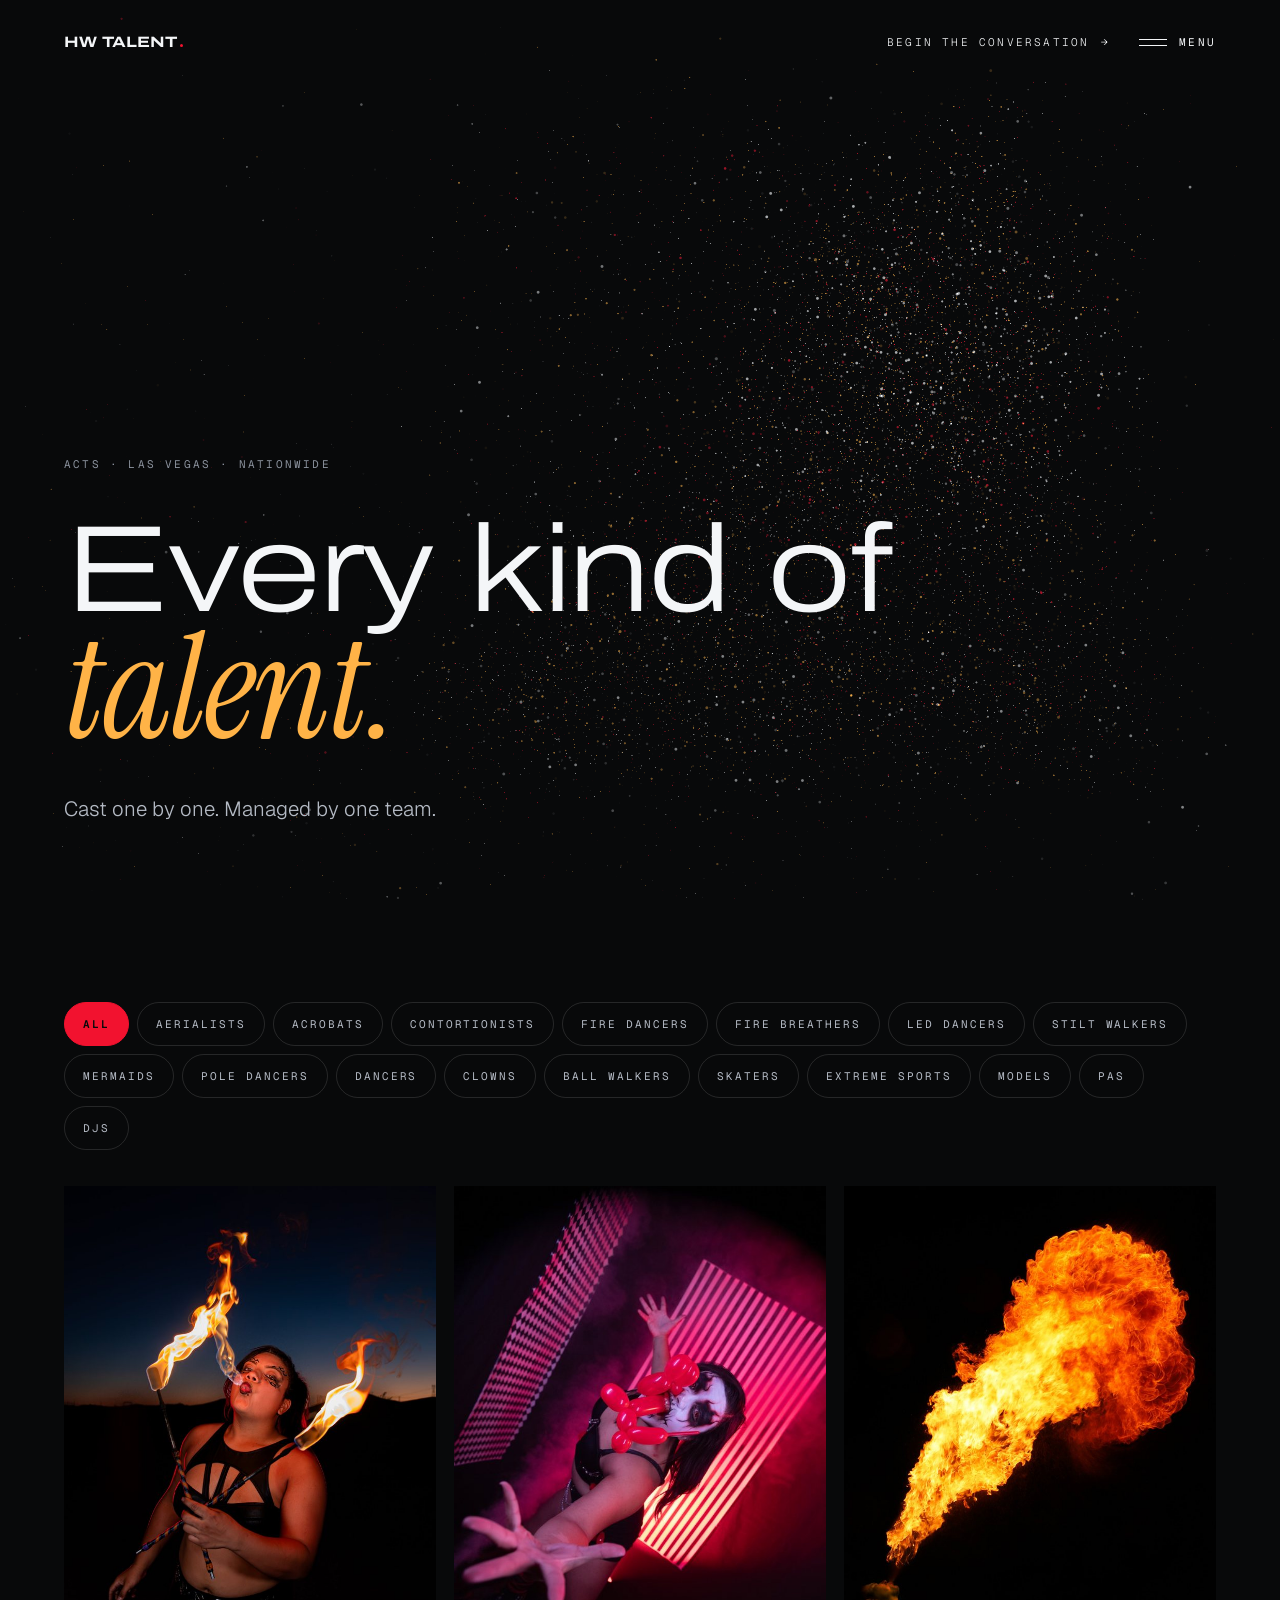
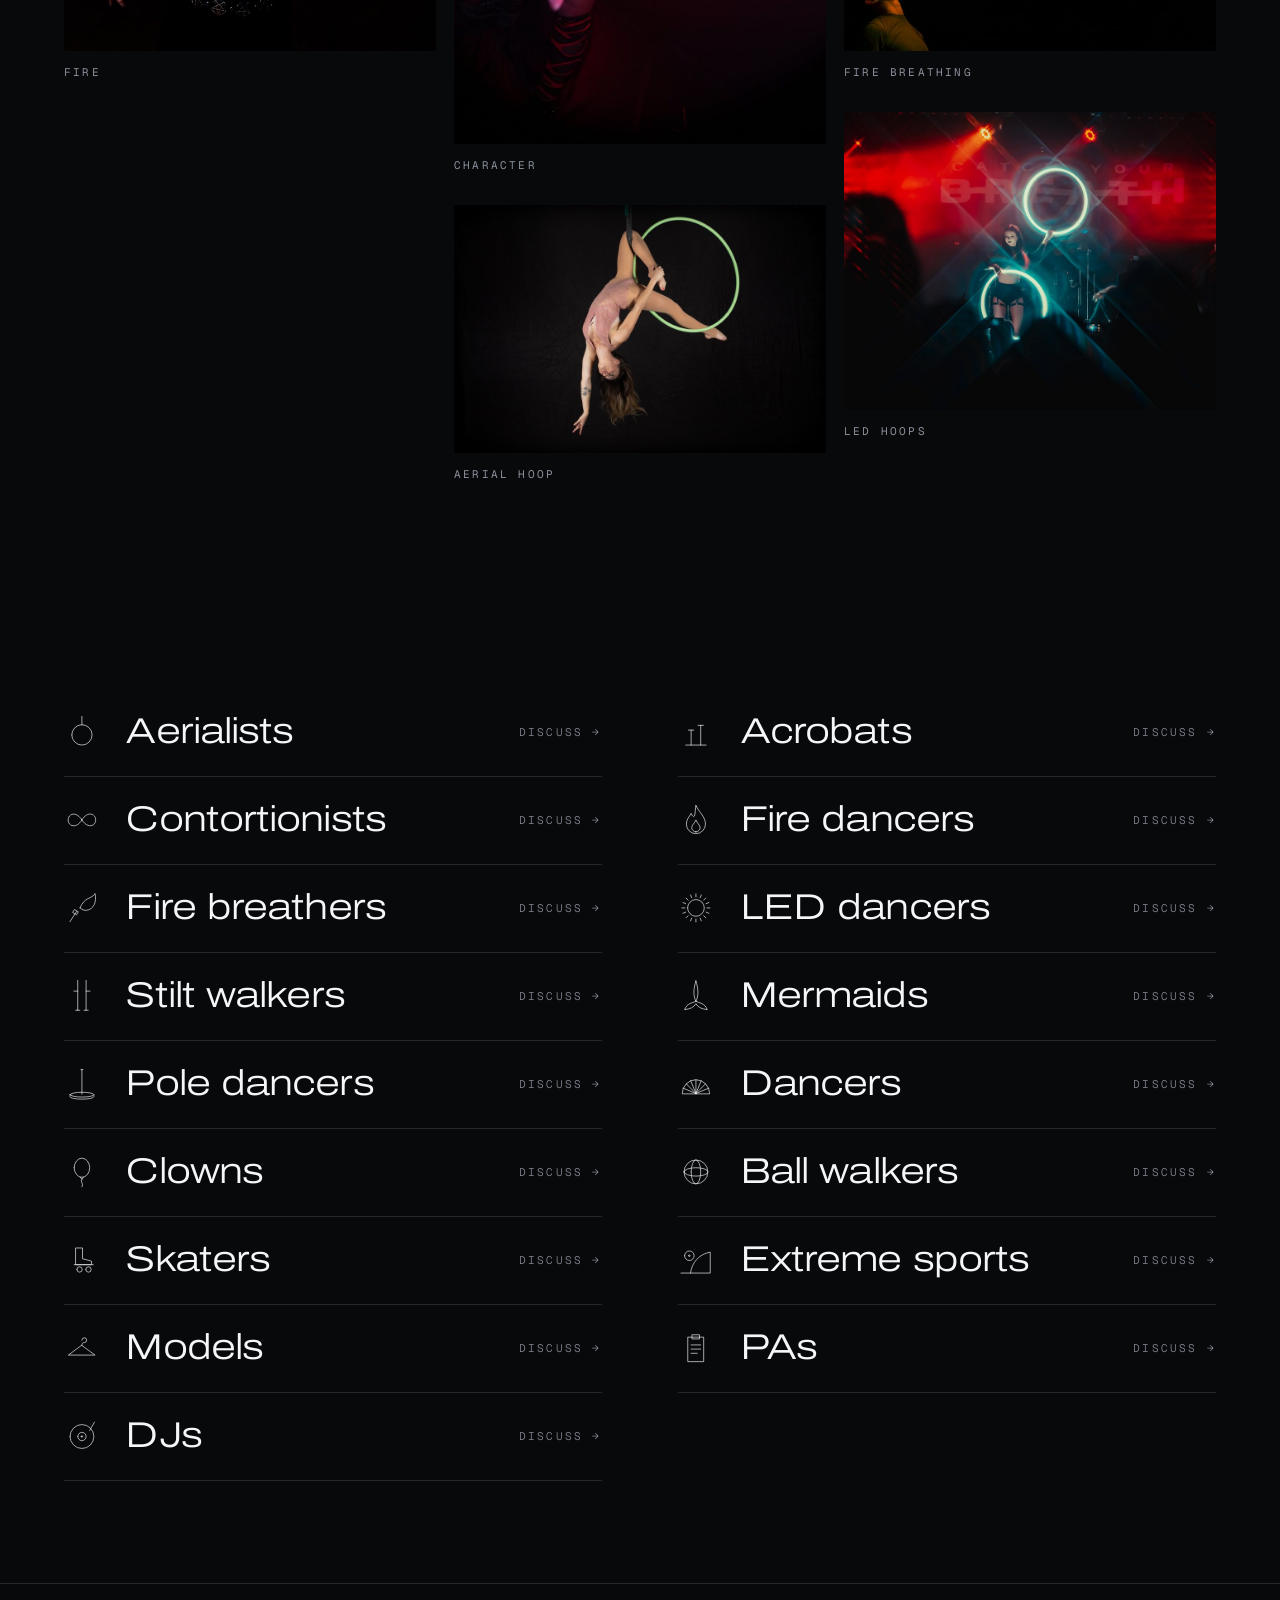
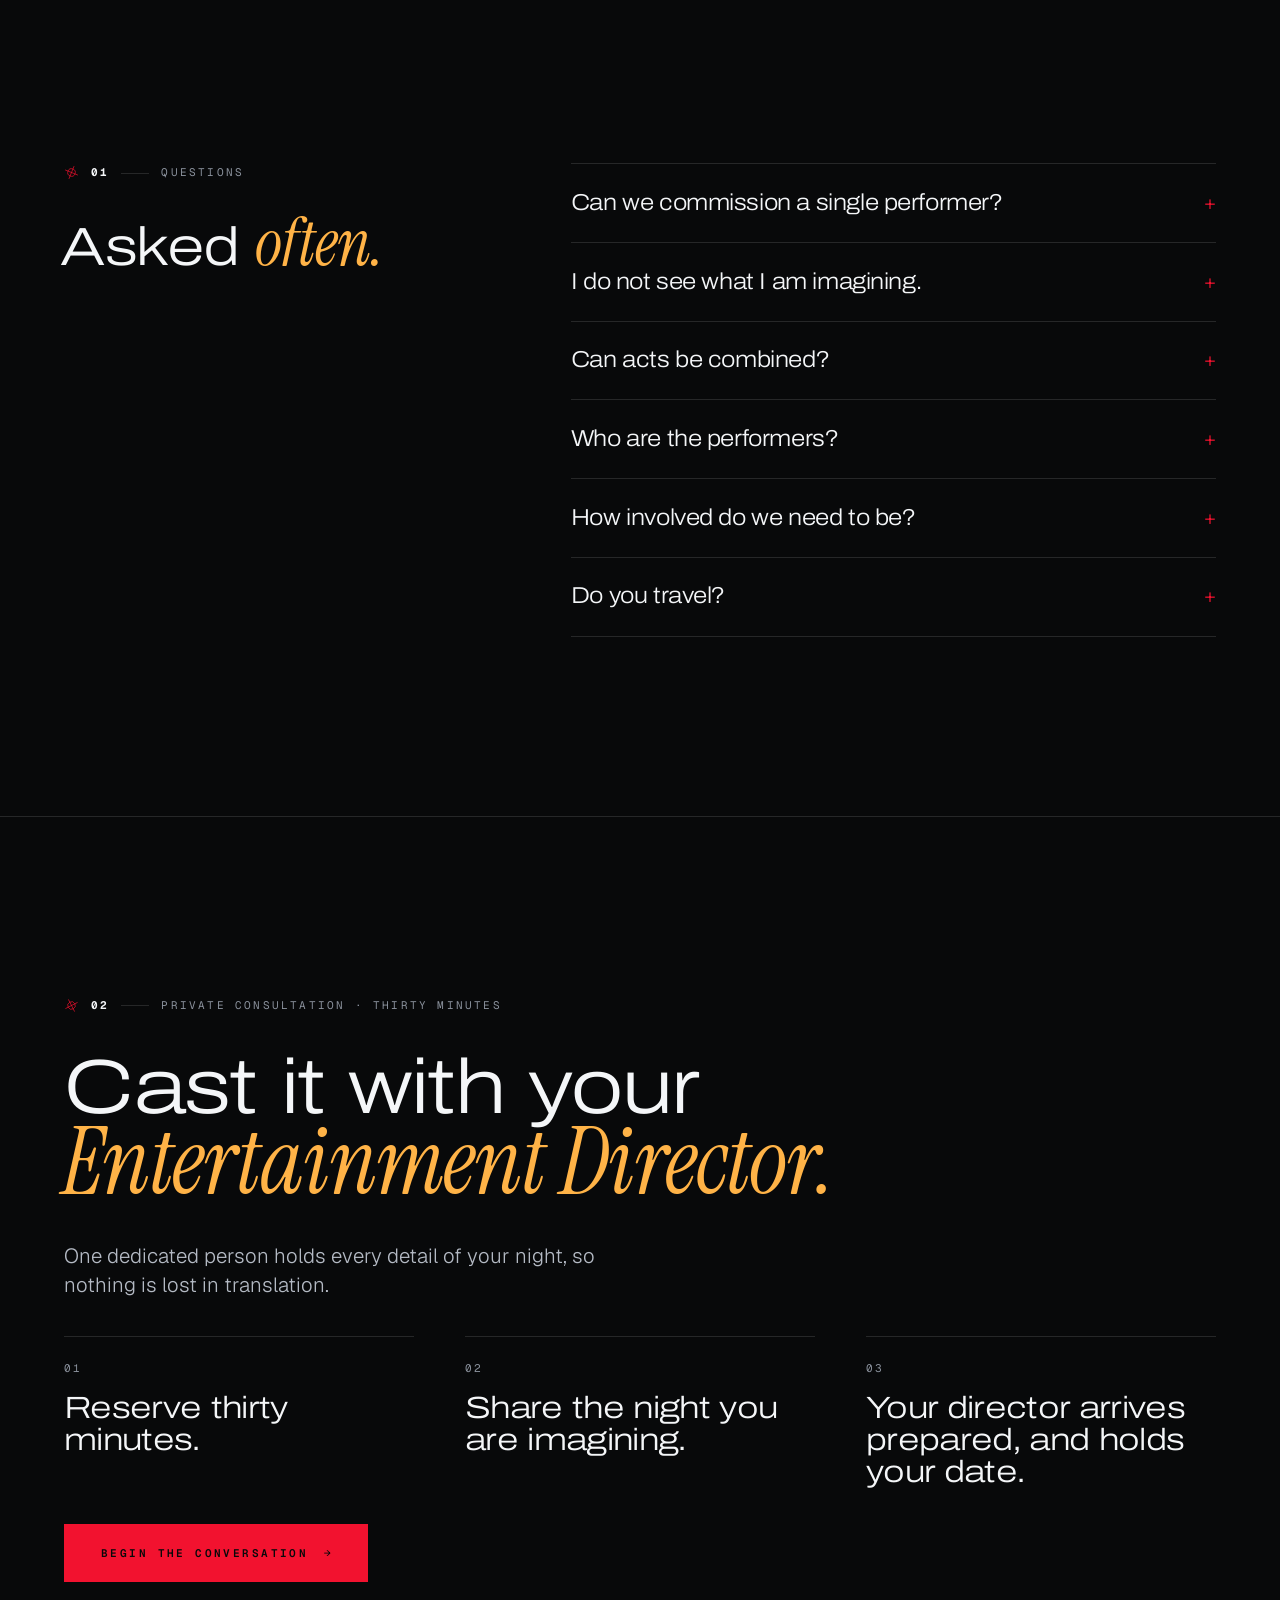
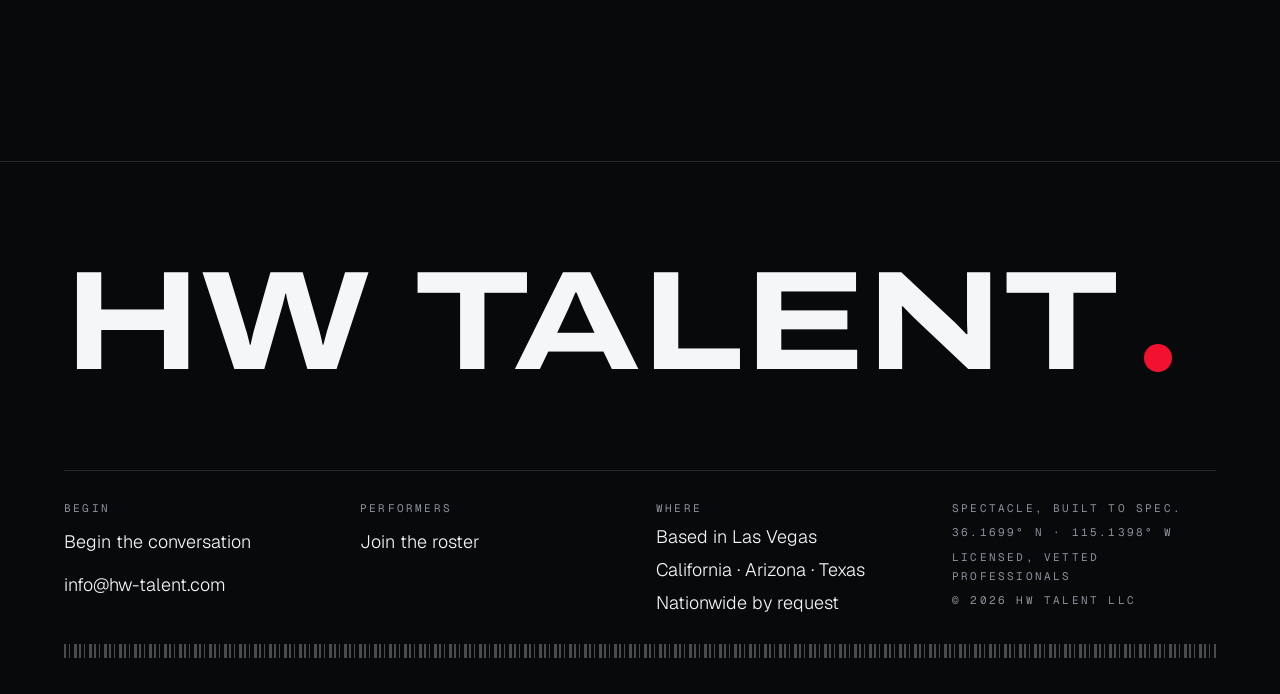
==== acts.html @ b11a34e9 "Keep the hero formation clear of the scroll cue and page edge Co-Authored-By: Claude Fable 5.2 <nore" ====
<!doctype html>
<html lang="en">
<head>
<meta charset="utf-8">
<meta name="viewport" content="width=device-width, initial-scale=1">
<title>Acts — HW Talent</title>
<meta name="description" content="Aerialists, acrobats, contortionists, fire dancers, fire breathers, LED dancers, stilt walkers, mermaids and more. Las Vegas based, nationwide by request.">
<meta property="og:type" content="website">
<meta property="og:title" content="Acts — HW Talent">
<meta property="og:description" content="Aerialists, acrobats, contortionists, fire dancers, fire breathers, LED dancers, stilt walkers, mermaids and more. Las Vegas based, nationwide by request.">
<meta property="og:url" content="https://hw-talent.com/acts.html">
<meta name="robots" content="noindex">
<meta name="theme-color" content="#08090A">
<link rel="canonical" href="https://hw-talent.com/acts.html">
<link rel="icon" href="assets/img/favicon.svg" type="image/svg+xml">
<link rel="stylesheet" href="assets/css/site.css?v=2790ffcf">
<script>document.documentElement.className="js";try{if(sessionStorage.getItem("hw-seen"))document.documentElement.className+=" seen"}catch(e){}</script>
</head>
<body>
<div class="intro" aria-hidden="true"><span class="wm">HW Talent<i></i></span><i class="bar"></i></div>
<a class="skip" href="#main">Skip to content</a>
<header class="top"><div class="wrap">
<a class="wm" href="index.html" aria-label="HW Talent, home">HW Talent<i></i></a>
<div class="right"><a class="link" href="consult.html">Begin the conversation</a><button class="burger" type="button" aria-expanded="false" aria-controls="menu">Menu</button></div>
</div></header>
<nav class="menu" id="menu" aria-label="Main">
<ul><li><a href="acts.html" aria-current="page">Acts <span>Every kind of talent</span></a></li><li><a href="costumes.html">Costumes <span>Made by hand</span></a></li><li><a href="bespoke.html">Branding <span>Yours, and only yours</span></a></li><li><a href="workshops.html">Workshops <span>Circus skills, taught</span></a></li><li><a href="rentals.html">Equipment <span>Engineered, installed, lit</span></a></li><li><a href="join.html">Join <span>Performers</span></a></li><li><a href="consult.html">Your director <span>Thirty minutes, private</span></a></li></ul>
<div class="meta"><a class="lab w" href="mailto:info@hw-talent.com">info@hw-talent.com</a><span class="lab">Based in Las Vegas · Regularly in California, Arizona and Texas · Nationwide by request</span></div>
</nav>
<main id="main">
<section class="pagehead" data-form="star"><div class="wrap"><div class="stack"><span class="lab rv plain">Acts · Las Vegas · Nationwide</span><h1 class="d"><span class="up"><span>Every kind of</span></span><span class="up d1"><span><em>talent.</em></span></span></h1><p class="lead rv d2">Cast one by one. Managed by one team.</p></div></div></section><section class="sec snug" data-gallery="HW_ACTS" data-cats="HW_ACT_CATS" hidden><div class="wrap"><div class="filters" role="group" aria-label="Filter by discipline"></div><div class="gal"></div><div class="empty" hidden><h2 class="d" style="font-size:clamp(26px,3.6vw,60px);margin:16px 0 28px"><span data-empty-name></span>, on request.</h2><a class="btn" href="consult.html">Begin the conversation</a></div></div></section><section class="sec snug"><div class="wrap"><div class="rows two"><a class="rv has-ic" id="aerialists" href="consult.html"><svg class="ic" viewBox="0 0 120 120" fill="none" stroke="currentColor" stroke-width="2.2" stroke-linecap="round" stroke-linejoin="round" aria-hidden="true"><path d="M26 70 a34 34 0 1 0 68 0 a34 34 0 1 0 -68 0 M60 36 V8"/></svg><strong>Aerialists</strong><span>Discuss →</span></a><a class="rv has-ic" id="acrobats" href="consult.html"><svg class="ic" viewBox="0 0 120 120" fill="none" stroke="currentColor" stroke-width="2.2" stroke-linecap="round" stroke-linejoin="round" aria-hidden="true"><path d="M44 104 V54 M35 54 H53 M76 104 V38 M67 38 H85 M26 104 H94"/></svg><strong>Acrobats</strong><span>Discuss →</span></a><a class="rv has-ic" id="contortionists" href="consult.html"><svg class="ic" viewBox="0 0 120 120" fill="none" stroke="currentColor" stroke-width="2.2" stroke-linecap="round" stroke-linejoin="round" aria-hidden="true"><path d="M60 60 C42 30 14 38 14 60 C14 82 42 90 60 60 C78 30 106 38 106 60 C106 82 78 90 60 60 Z"/></svg><strong>Contortionists</strong><span>Discuss →</span></a><a class="rv has-ic" id="fire-dancers" href="consult.html"><svg class="ic" viewBox="0 0 120 120" fill="none" stroke="currentColor" stroke-width="2.2" stroke-linecap="round" stroke-linejoin="round" aria-hidden="true"><path d="M60 12 C72 36 92 50 92 74 A32 32 0 0 1 28 74 C28 58 38 50 44 38 C49 50 54 52 56 44 C58 34 58 24 60 12 Z M60 100 A14 14 0 0 1 46 86 C46 76 56 72 60 60 C64 72 74 76 74 86 A14 14 0 0 1 60 100 Z"/></svg><strong>Fire dancers</strong><span>Discuss →</span></a><a class="rv has-ic" id="fire-breathers" href="consult.html"><svg class="ic" viewBox="0 0 120 120" fill="none" stroke="currentColor" stroke-width="2.2" stroke-linecap="round" stroke-linejoin="round" aria-hidden="true"><path d="M20 106 L42 72 M36 66 l12 7 l-6 10 l-12 -7 z M54 60 C66 24 94 30 104 12 C110 40 100 64 76 68 C68 69 60 66 54 60 Z"/></svg><strong>Fire breathers</strong><span>Discuss →</span></a><a class="rv has-ic" id="led-dancers" href="consult.html"><svg class="ic" viewBox="0 0 120 120" fill="none" stroke="currentColor" stroke-width="2.2" stroke-linecap="round" stroke-linejoin="round" aria-hidden="true"><path d="M32 60 a28 28 0 1 0 56 0 a28 28 0 1 0 -56 0 M97.0 60.0 L107.0 60.0 M94.2 45.8 L103.4 42.0 M86.2 33.8 L93.2 26.8 M74.2 25.8 L78.0 16.6 M60.0 23.0 L60.0 13.0 M45.8 25.8 L42.0 16.6 M33.8 33.8 L26.8 26.8 M25.8 45.8 L16.6 42.0 M23.0 60.0 L13.0 60.0 M25.8 74.2 L16.6 78.0 M33.8 86.2 L26.8 93.2 M45.8 94.2 L42.0 103.4 M60.0 97.0 L60.0 107.0 M74.2 94.2 L78.0 103.4 M86.2 86.2 L93.2 93.2 M94.2 74.2 L103.4 78.0"/></svg><strong>LED dancers</strong><span>Discuss →</span></a><a class="rv has-ic" id="stilt-walkers" href="consult.html"><svg class="ic" viewBox="0 0 120 120" fill="none" stroke="currentColor" stroke-width="2.2" stroke-linecap="round" stroke-linejoin="round" aria-hidden="true"><path d="M46 8 V108 M46 44 H33 M74 8 V108 M74 44 H87 M39 108 H53 M67 108 H81"/></svg><strong>Stilt walkers</strong><span>Discuss →</span></a><a class="rv has-ic" id="mermaids" href="consult.html"><svg class="ic" viewBox="0 0 120 120" fill="none" stroke="currentColor" stroke-width="2.2" stroke-linecap="round" stroke-linejoin="round" aria-hidden="true"><path d="M60 10 C51 38 51 60 60 78 C69 60 69 38 60 10 Z M60 78 C48 84 30 84 22 106 C40 104 54 98 60 86 C66 98 80 104 98 106 C90 84 72 84 60 78 Z"/></svg><strong>Mermaids</strong><span>Discuss →</span></a><a class="rv has-ic" id="pole-dancers" href="consult.html"><svg class="ic" viewBox="0 0 120 120" fill="none" stroke="currentColor" stroke-width="2.2" stroke-linecap="round" stroke-linejoin="round" aria-hidden="true"><path d="M60 12 V94 M57 12 h6 M20 96 a40 8 0 1 0 80 0 a40 8 0 1 0 -80 0 M20 96 v7 a40 8 0 0 0 80 0 v-7"/></svg><strong>Pole dancers</strong><span>Discuss →</span></a><a class="rv has-ic" id="dancers" href="consult.html"><svg class="ic" viewBox="0 0 120 120" fill="none" stroke="currentColor" stroke-width="2.2" stroke-linecap="round" stroke-linejoin="round" aria-hidden="true"><path d="M14 92 A46 46 0 0 1 106 92 Z M60.0 92.0 L102.5 74.4 M60.0 92.0 L92.5 59.5 M60.0 92.0 L77.6 49.5 M60.0 92.0 L60.0 46.0 M60.0 92.0 L42.4 49.5 M60.0 92.0 L27.5 59.5 M60.0 92.0 L17.5 74.4"/></svg><strong>Dancers</strong><span>Discuss →</span></a><a class="rv has-ic" id="clowns" href="consult.html"><svg class="ic" viewBox="0 0 120 120" fill="none" stroke="currentColor" stroke-width="2.2" stroke-linecap="round" stroke-linejoin="round" aria-hidden="true"><path d="M34 46 a26 32 0 1 0 52 0 a26 32 0 1 0 -52 0 M55 78 l5 7 l5 -7 M60 85 C52 92 68 100 60 110"/></svg><strong>Clowns</strong><span>Discuss →</span></a><a class="rv has-ic" id="ball-walkers" href="consult.html"><svg class="ic" viewBox="0 0 120 120" fill="none" stroke="currentColor" stroke-width="2.2" stroke-linecap="round" stroke-linejoin="round" aria-hidden="true"><path d="M20 60 a40 40 0 1 0 80 0 a40 40 0 1 0 -80 0 M44 60 a16 40 0 1 0 32 0 a16 40 0 1 0 -32 0 M20 60 a40 14 0 1 0 80 0 a40 14 0 1 0 -80 0"/></svg><strong>Ball walkers</strong><span>Discuss →</span></a><a class="rv has-ic" id="skaters" href="consult.html"><svg class="ic" viewBox="0 0 120 120" fill="none" stroke="currentColor" stroke-width="2.2" stroke-linecap="round" stroke-linejoin="round" aria-hidden="true"><path d="M40 20 H62 V56 L92 64 V76 H40 Z M34 76 H98 M43 92 a9 9 0 1 0 18 0 a9 9 0 1 0 -18 0 M73 92 a9 9 0 1 0 18 0 a9 9 0 1 0 -18 0"/></svg><strong>Skaters</strong><span>Discuss →</span></a><a class="rv has-ic" id="extreme-sports" href="consult.html"><svg class="ic" viewBox="0 0 120 120" fill="none" stroke="currentColor" stroke-width="2.2" stroke-linecap="round" stroke-linejoin="round" aria-hidden="true"><path d="M10 104 H108 V34 C72 40 46 68 42 104 M22 46 a16 16 0 1 0 32 0 a16 16 0 1 0 -32 0 M35.4 46 a2.6 2.6 0 1 0 5.2 0 a2.6 2.6 0 1 0 -5.2 0"/></svg><strong>Extreme sports</strong><span>Discuss →</span></a><a class="rv has-ic" id="models" href="consult.html"><svg class="ic" viewBox="0 0 120 120" fill="none" stroke="currentColor" stroke-width="2.2" stroke-linecap="round" stroke-linejoin="round" aria-hidden="true"><path d="M60 34 a8 8 0 1 1 8 8 c-6 0 -8 4 -8 10 M60 52 L104 84 H16 Z"/></svg><strong>Models</strong><span>Discuss →</span></a><a class="rv has-ic" id="pas" href="consult.html"><svg class="ic" viewBox="0 0 120 120" fill="none" stroke="currentColor" stroke-width="2.2" stroke-linecap="round" stroke-linejoin="round" aria-hidden="true"><path d="M34 24 H86 V106 H34 Z M48 16 H72 V30 H48 Z M44 50 H76 M44 64 H76 M44 78 H64"/></svg><strong>PAs</strong><span>Discuss →</span></a><a class="rv has-ic" id="djs" href="consult.html"><svg class="ic" viewBox="0 0 120 120" fill="none" stroke="currentColor" stroke-width="2.2" stroke-linecap="round" stroke-linejoin="round" aria-hidden="true"><path d="M20 62 a40 40 0 1 0 80 0 a40 40 0 1 0 -80 0 M46 62 a14 14 0 1 0 28 0 a14 14 0 1 0 -28 0 M57.4 62 a2.6 2.6 0 1 0 5.2 0 a2.6 2.6 0 1 0 -5.2 0 M102 14 L86 42"/></svg><strong>DJs</strong><span>Discuss →</span></a></div></div></section><section class="sec rule"><div class="wrap faq"><div class="stack"><span class="lab idx rv"><svg class="reg" viewBox="0 0 24 24" fill="none" stroke="currentColor" stroke-width="1" aria-hidden="true"><path d="M6 12 a6 6 0 1 0 12 0 a6 6 0 1 0 -12 0 M12 1 V23 M1 12 H23"/></svg><b class="n"></b>Questions</span><h2 class="d rv d1">Asked <em>often.</em></h2></div><div class="rv d2"><details class="q"><summary>Can we commission a single performer?</summary><p>Yes. One artist or a full cast, the standard is the same.</p></details><details class="q"><summary>I do not see what I am imagining.</summary><p>Good. This list is where we start, not where we stop.</p></details><details class="q"><summary>Can acts be combined?</summary><p>That is where it gets interesting. Fire in the air. Light on stilts. Ask for the combination nobody has seen.</p></details><details class="q"><summary>Who are the performers?</summary><p>Licensed, vetted professionals, chosen by us for each night and bound by NDA. Nobody is sent from a list.</p></details><details class="q"><summary>How involved do we need to be?</summary><p>As hands-on or as hands-off as you like. Approve every stitch, or hand us the night and arrive as a guest.</p></details><details class="q"><summary>Do you travel?</summary><p>Yes. We are based in Las Vegas and regularly work in California, Arizona and Texas. Anywhere else in the country, ask.</p></details></div></div></section><section class="sec rule director" id="consult"><div class="wrap stack"><span class="lab idx rv"><svg class="reg" viewBox="0 0 24 24" fill="none" stroke="currentColor" stroke-width="1" aria-hidden="true"><path d="M6 12 a6 6 0 1 0 12 0 a6 6 0 1 0 -12 0 M12 1 V23 M1 12 H23"/></svg><b class="n"></b>Private consultation · Thirty minutes</span><h2 class="d rv d1">Cast it with your <em>Entertainment Director.</em></h2><p class="lead rv d2">One dedicated person holds every detail of your night, so nothing is lost in translation.</p><ol class="steps rv d2"><li><span class="lab">01</span><strong>Reserve thirty minutes.</strong></li><li><span class="lab">02</span><strong>Share the night you are imagining.</strong></li><li><span class="lab">03</span><strong>Your director arrives prepared, and holds your date.</strong></li></ol><div class="row rv d3"><a class="btn" href="consult.html">Begin the conversation</a></div></div></section><dialog class="lb" aria-label="Photo"><div class="in"><button class="btn sm plain close" type="button">Close</button><img alt=""><div class="cap lab"></div></div></dialog>
</main>
<footer class="foot"><div class="wrap">
<a class="wm big" href="index.html" aria-label="HW Talent, home">HW Talent<i></i></a>
<div class="cols">
<div class="col"><span class="lab">Begin</span><a href="consult.html">Begin the conversation</a><a href="mailto:info@hw-talent.com">info@hw-talent.com</a></div>
<div class="col"><span class="lab">Performers</span><a href="join.html">Join the roster</a></div>
<div class="col"><span class="lab">Where</span><span>Based in Las Vegas</span><span>California · Arizona · Texas</span><span>Nationwide by request</span></div>
<div class="col"><span class="lab">Spectacle, built to spec.</span><span class="lab">36.1699° N · 115.1398° W</span><span class="lab">Licensed, vetted professionals</span><span class="lab">© 2026 HW Talent LLC</span></div>
</div>
<div class="barcode" aria-hidden="true"></div>
</div></footer>
<script src="assets/js/gallery-data.js?v=ec38af8e"></script><script src="assets/js/gallery.js?v=8bff6b00"></script><script src="assets/js/site.js?v=1e8ed27b"></script>
</body>
</html>
---- assets/css/site.css ----
/* HW Talent — the impossible, arranged.
   Colours and type live in :root. Change one here and it changes everywhere. */
@font-face{font-family:"Archivo";src:url("../fonts/archivo.woff2") format("woff2");font-weight:100 900;font-stretch:62% 125%;font-display:swap}
@font-face{font-family:"Instrument Serif";src:url("../fonts/is-i.woff2") format("woff2");font-weight:400;font-style:italic;font-display:swap}
@font-face{font-family:"Geist";src:url("../fonts/geist.woff2") format("woff2");font-weight:100 900;font-display:swap}
@font-face{font-family:"Geist Mono";src:url("../fonts/geistmono.woff2") format("woff2");font-weight:100 900;font-display:swap}

:root{
  --carbon:#08090A; --white:#F4F6F8; --red:#F2122F; --amber:#FFB347;
  --steel:#8A919C; --line:rgba(244,246,248,.13); --soft:#B4BAC4;
  --pad:clamp(22px,5vw,96px);
  --display:"Archivo","Helvetica Neue",Arial,sans-serif;
  --serif:"Instrument Serif","Times New Roman",serif;
  --sans:"Geist","Helvetica Neue",Arial,sans-serif;
  --mono:"Geist Mono","SF Mono",Menlo,monospace;
  --ease:cubic-bezier(.16,1,.3,1);
}
*,*::before,*::after{box-sizing:border-box}
html{scroll-behavior:smooth;-webkit-text-size-adjust:100%}
body{margin:0;background:var(--carbon);color:var(--white);font-family:var(--sans);font-weight:300;font-size:18px;line-height:1.5;-webkit-font-smoothing:antialiased;-moz-osx-font-smoothing:grayscale;overflow-x:hidden}
main,footer{position:relative;z-index:1}
img{max-width:100%;height:auto;display:block}
a{color:inherit}
h1,h2,h3,p,figure,ul,ol{margin:0;padding:0}
ul,ol{list-style:none}
[hidden]{display:none!important}
::selection{background:var(--red);color:var(--carbon)}
:focus-visible{outline:1px solid var(--amber);outline-offset:5px}
.skip{position:absolute;left:-9999px}
.skip:focus{left:12px;top:12px;z-index:99;background:var(--amber);color:var(--carbon);padding:10px 14px}

/* the light: thousands of sparks behind every page, drawn on the graphics card */
canvas.sparks{position:fixed;inset:0;width:100vw;height:100vh;z-index:0;pointer-events:none;display:block}
.herovideo{position:absolute;inset:0;z-index:-2;overflow:hidden}
.herovideo video{width:100%;height:100%;object-fit:cover}
.herovideo::after{content:"";position:absolute;inset:0;background:rgba(8,9,10,.55)}

/* opening curtain */
.intro{display:none}
.seen .intro{display:none!important}
.js .intro{position:fixed;inset:0;z-index:90;background:var(--carbon);display:flex;flex-direction:column;align-items:center;justify-content:center;gap:26px;animation:introOut 1s var(--ease) 3s forwards}
.js .intro .wm{font-size:clamp(20px,2.4vw,34px);animation:introIn 1.2s var(--ease) both}
.js .intro i.bar{display:block;width:min(240px,50vw);height:1px;background:rgba(244,246,248,.18);position:relative;overflow:hidden}
.js .intro i.bar::after{content:"";position:absolute;inset:0;background:var(--amber);transform:translateX(-100%);animation:introBar 1.3s var(--ease) .1s forwards}
.js.ready .intro{animation:introOut .9s var(--ease) forwards}
@keyframes introIn{from{opacity:0;letter-spacing:.3em}to{opacity:1;letter-spacing:0}}
@keyframes introBar{to{transform:none}}
@keyframes introOut{to{opacity:0;visibility:hidden}}

/* type: statements are wide and light; the one magic word in each is an italic serif */
.d{font-family:var(--display);font-stretch:125%;font-weight:300;line-height:.98;letter-spacing:-.028em;text-wrap:balance}
.d em{font-family:var(--serif);font-stretch:100%;font-style:italic;font-weight:400;font-size:1.2em;line-height:.8;letter-spacing:-.012em;color:var(--amber)}
.hero h1.d,h1.d{font-size:clamp(32px,9.6vw,190px)}
h2.d{font-size:clamp(30px,6vw,112px)}
h3.d{font-size:clamp(22px,2.6vw,44px);line-height:1.05}
.lab{font-family:var(--mono);font-weight:400;font-size:11px;letter-spacing:.2em;text-transform:uppercase;color:var(--steel);line-height:1.7}
.lab.w{color:var(--white)}
.lead{font-size:clamp(18px,1.6vw,24px);line-height:1.45;color:var(--soft);max-width:36ch}

/* layout */
.wrap{max-width:1760px;margin:0 auto;padding:0 var(--pad)}
.sec{padding:clamp(100px,14vw,240px) 0;position:relative}
.sec.snug{padding:clamp(60px,8vw,128px) 0}
.sec.rule{border-top:1px solid var(--line)}
.stack{display:flex;flex-direction:column;gap:clamp(22px,2.8vw,44px)}
.row{display:flex;gap:22px 34px;flex-wrap:wrap;align-items:center}
.between{display:flex;justify-content:space-between;align-items:flex-end;gap:24px;flex-wrap:wrap}

/* wordmark */
.wm{font-family:var(--display);font-stretch:125%;font-weight:700;text-transform:uppercase;white-space:nowrap;display:inline-flex;align-items:flex-end;gap:.17em;line-height:1;text-decoration:none;color:var(--white);letter-spacing:0}
.wm i{display:block;width:.2em;height:.2em;margin-bottom:.15em;border-radius:50%;background:var(--red)}

/* header */
.top{position:fixed;left:0;right:0;top:0;z-index:40;transition:background .4s,transform .6s var(--ease)}
.top.solid{background:var(--carbon);box-shadow:0 1px 0 var(--line)}
.top.away{transform:translateY(-101%)}
.top .progress{position:absolute;left:0;right:0;bottom:-1px;height:1px;background:var(--amber);transform-origin:left;transform:scaleX(0);display:block}
.top .wrap{display:flex;align-items:center;justify-content:space-between;gap:20px;min-height:84px}
.top .wm{font-size:15px}
.top .right{display:flex;align-items:center;gap:clamp(16px,2.4vw,36px)}
.burger{display:inline-flex;align-items:center;gap:12px;background:none;border:0;color:var(--white);min-height:44px;padding:0;font-family:var(--mono);font-size:11px;letter-spacing:.2em;text-transform:uppercase;cursor:pointer;transition:color .2s}
.burger::before{content:"";width:28px;height:7px;border-top:1px solid currentColor;border-bottom:1px solid currentColor;transition:height .4s var(--ease)}
.burger:hover{color:var(--amber)}
.burger[aria-expanded="true"]::before{height:1px;border-bottom-color:transparent}
@media (max-width:600px){.top .link{display:none}}

/* full-screen menu */
.menu{position:fixed;inset:0;z-index:39;background:var(--carbon);padding:calc(84px + 2vh) var(--pad) 36px;display:flex;flex-direction:column;justify-content:space-between;gap:28px;overflow:auto;opacity:0;visibility:hidden;transition:opacity .5s var(--ease),visibility 0s .5s}
.menu.open{opacity:1;visibility:visible;transition:opacity .5s var(--ease)}
.menu li a{display:flex;justify-content:space-between;align-items:baseline;gap:20px;padding:clamp(8px,1.3vh,16px) 0;border-bottom:1px solid var(--line);text-decoration:none;font-family:var(--display);font-stretch:125%;font-weight:300;letter-spacing:-.025em;font-size:clamp(28px,6.2vh,84px);line-height:1.05;transition:color .25s,padding-left .6s var(--ease)}
.menu li a span{font-family:var(--mono);font-stretch:100%;font-weight:400;font-size:11px;letter-spacing:.2em;text-transform:uppercase;color:var(--steel)}
.menu li a:hover,.menu li a:focus-visible{color:var(--amber);padding-left:24px}
.menu li a[aria-current="page"]{color:var(--red)}
.menu .meta{display:flex;justify-content:space-between;gap:20px;flex-wrap:wrap}
body.locked{overflow:hidden}

/* buttons and links */
.btn{display:inline-flex;align-items:center;justify-content:center;gap:16px;min-height:58px;padding:0 36px;background:var(--red);color:var(--carbon);font-family:var(--mono);font-size:11px;font-weight:600;letter-spacing:.22em;text-transform:uppercase;text-decoration:none;border:1px solid var(--red);border-radius:0;cursor:pointer;transition:background .3s,border-color .3s,color .3s}
.btn::after{content:"→";font-weight:400;letter-spacing:0;transition:transform .5s var(--ease)}
.btn:hover::after,.btn:focus-visible::after{transform:translateX(8px)}
.btn:hover,.btn:focus-visible{background:var(--amber);border-color:var(--amber)}
.btn.ink{background:var(--carbon);color:var(--white);border-color:var(--carbon)}
.btn.ink:hover,.btn.ink:focus-visible{background:var(--white);color:var(--carbon);border-color:var(--white)}
.btn.sm{min-height:44px;padding:0 20px}
.btn.plain::after{content:none}
.link{display:inline-flex;align-items:center;gap:12px;min-height:44px;font-family:var(--mono);font-size:11px;letter-spacing:.2em;text-transform:uppercase;text-decoration:none;color:var(--white);background:none;border:0;padding:0;cursor:pointer;transition:color .25s}
.link::after{content:"→";letter-spacing:0;transition:transform .5s var(--ease)}
.link:hover,.link:focus-visible{color:var(--amber)}
.link:hover::after{transform:translateX(8px)}
.link.back::after{content:none}
.link.back::before{content:"←";letter-spacing:0}

/* hero */
.hero{position:relative;min-height:100svh;display:flex;flex-direction:column;justify-content:flex-end;padding:120px 0 clamp(28px,5vh,60px);overflow:hidden;isolation:isolate}
.hero .wrap{position:relative;width:100%}
.hero .foot{margin-top:clamp(22px,4vh,48px);padding-top:24px;border-top:1px solid var(--line)}
.scrollcue{position:absolute;right:var(--pad);top:50%;writing-mode:vertical-rl;display:flex;align-items:center;gap:14px}
.scrollcue::after{content:"";width:1px;height:64px;background:var(--white);animation:cue 2.4s var(--ease) infinite}
@keyframes cue{0%{transform:scaleY(0);transform-origin:top}50%{transform:scaleY(1);transform-origin:top}51%{transform-origin:bottom}100%{transform:scaleY(0);transform-origin:bottom}}
@media (max-width:760px){.scrollcue{display:none}}
.pagehead{position:relative;min-height:100svh;display:flex;flex-direction:column;justify-content:flex-end;padding:150px 0 clamp(40px,6vw,88px)}
.pagehead .wrap{width:100%}

/* story: three beats, pinned while the sparks rearrange */
.story{position:relative;height:330vh}
.story .pin{position:sticky;top:0;height:100svh;overflow:hidden;display:flex;align-items:center}
.story .wrap{width:100%}
.story .beats{position:relative;width:100%;display:grid}
.story .beat{grid-area:1/1;display:flex;flex-direction:column;align-items:center;text-align:center;gap:clamp(16px,2.4vh,30px);opacity:0;transform:translateY(46px) scale(.97);filter:blur(10px);transition:opacity .9s var(--ease),transform 1.2s var(--ease),filter 1s var(--ease);pointer-events:none}
.story .beat.on{opacity:1;transform:none;filter:none}
.story .beat h2{font-size:clamp(50px,13vw,250px)}
.story .beat p{max-width:28ch;font-size:clamp(18px,1.8vw,28px);color:var(--white)}
.story .dots{position:absolute;left:50%;bottom:clamp(22px,5vh,48px);transform:translateX(-50%);display:flex;gap:10px}
.story .dots i{display:block;width:34px;height:1px;background:rgba(244,246,248,.25);transition:background .5s}
.story .dots i.on{background:var(--amber)}
.story.flat{height:auto}
.story.flat .pin{position:static;height:auto;display:block;padding:clamp(80px,12vw,200px) 0}
.story.flat .dots{display:none}
.story.flat .beats{display:flex;flex-direction:column;gap:clamp(64px,10vw,140px)}
.story.flat .beat{opacity:1;transform:none;filter:none}

/* only here: a slow sideways reel, driven by the scroll */
.hs{position:relative}
.hs .pin{position:sticky;top:0;height:100svh;overflow:hidden;display:flex;flex-direction:column;justify-content:center;gap:clamp(20px,4vh,48px)}
.hs .wrap{width:100%}
.hs .track{display:flex;gap:clamp(20px,3vw,56px);padding:0 var(--pad);will-change:transform}
.card{flex:none;width:min(74vw,1080px);min-height:min(58vh,560px);position:relative;border:1px solid var(--line);background:rgba(8,9,10,.55);-webkit-backdrop-filter:blur(6px);backdrop-filter:blur(6px);padding:clamp(24px,3vw,48px);display:flex;flex-direction:column;justify-content:space-between;overflow:hidden}
.card .ghost{position:absolute;right:.12em;top:.02em;font-family:var(--serif);font-style:italic;font-size:clamp(120px,19vw,330px);line-height:1;color:transparent;-webkit-text-stroke:1px rgba(255,179,71,.5);pointer-events:none;white-space:nowrap}
.card h3{font-family:var(--display);font-stretch:125%;font-weight:300;letter-spacing:-.028em;font-size:clamp(34px,5.6vw,104px);line-height:.98;position:relative}
.card p{position:relative;max-width:28ch;font-size:clamp(18px,1.6vw,26px);color:var(--white)}
.hs .bar{margin:0 var(--pad);height:1px;background:var(--line);position:relative}
.hs .bar i{position:absolute;left:0;top:0;height:1px;width:100%;background:var(--amber);transform-origin:left;transform:scaleX(0)}
.hs.flat .pin{position:static;height:auto;overflow:visible;padding:clamp(80px,12vw,160px) 0}
.hs.flat .track{flex-direction:column}
.hs.flat .card{width:100%;min-height:0;gap:60px}
.hs.flat .bar{display:none}

/* promises */
.vows li{display:grid;grid-template-columns:minmax(0,1.15fr) minmax(0,.85fr);gap:clamp(16px,4vw,80px);align-items:baseline;padding:clamp(20px,2.8vw,44px) 0;border-top:1px solid var(--line)}
.vows li:last-child{border-bottom:1px solid var(--line)}
.vows strong{font-family:var(--display);font-stretch:125%;font-weight:300;letter-spacing:-.026em;font-size:clamp(26px,4vw,74px);line-height:1}
.vows span{font-size:clamp(17px,1.5vw,24px);color:var(--soft);max-width:32ch;justify-self:end;text-align:right}
@media (max-width:700px){.vows li{grid-template-columns:1fr;gap:8px}.vows span{justify-self:start;text-align:left}}

/* talent marquee */
.mq{overflow:hidden;white-space:nowrap;padding:.06em 0}
.mq .track{display:inline-flex;align-items:center;animation:mq 80s linear infinite;will-change:transform}
.mq.rev .track{animation-direction:reverse;animation-duration:96s}
.mq:hover .track,.mq:focus-within .track{animation-play-state:paused}
.mq a{font-family:var(--display);font-stretch:125%;font-weight:300;letter-spacing:-.025em;font-size:clamp(46px,9vw,160px);line-height:1.08;text-decoration:none;color:transparent;-webkit-text-stroke:1px rgba(244,246,248,.7);transition:color .3s,-webkit-text-stroke-color .3s}
.mq a:nth-of-type(even){font-family:var(--serif);font-stretch:100%;font-style:italic;font-weight:400;font-size:clamp(56px,11vw,196px);letter-spacing:-.01em;color:rgba(244,246,248,.4);-webkit-text-stroke:0}
.mq a:hover,.mq a:focus-visible{color:var(--amber);-webkit-text-stroke-color:var(--amber)}
.mq i{display:block;flex:none;width:.11em;height:.11em;border-radius:50%;background:var(--red);margin:0 .32em;font-size:clamp(46px,9vw,160px)}
@keyframes mq{to{transform:translateX(-50%)}}

/* LED demo */
.led{display:flex;flex-direction:column;gap:26px}
.led canvas{width:100%;height:auto;display:block}

/* steps */
.steps{display:grid;grid-template-columns:repeat(3,minmax(0,1fr));gap:clamp(20px,4vw,72px)}
.steps li{border-top:1px solid var(--line);padding-top:22px;display:flex;flex-direction:column;gap:14px}
.steps strong{font-family:var(--display);font-stretch:125%;font-weight:300;letter-spacing:-.022em;font-size:clamp(22px,2.4vw,42px);line-height:1.05}
@media (max-width:760px){.steps{grid-template-columns:1fr}}

/* questions */
.faq{display:grid;grid-template-columns:minmax(0,.8fr) minmax(0,1.2fr);gap:clamp(28px,6vw,120px);align-items:start}
@media (max-width:900px){.faq{grid-template-columns:1fr}}
.faq h2{font-size:clamp(30px,4.2vw,76px)}
.q{border-top:1px solid var(--line)}
.q:last-child{border-bottom:1px solid var(--line)}
.q summary{list-style:none;cursor:pointer;display:flex;justify-content:space-between;align-items:baseline;gap:24px;padding:clamp(18px,2vw,30px) 0;font-family:var(--display);font-stretch:112%;font-weight:300;letter-spacing:-.018em;font-size:clamp(19px,1.8vw,28px);line-height:1.15;transition:color .25s}
.q summary::-webkit-details-marker{display:none}
.q summary::after{content:"+";font-family:var(--mono);font-size:20px;color:var(--red);flex:none;transition:transform .5s var(--ease),color .25s}
.q[open] summary::after{transform:rotate(45deg);color:var(--amber)}
.q summary:hover{color:var(--amber)}
.q p{padding:0 0 clamp(20px,2.2vw,32px);max-width:46ch;font-size:clamp(17px,1.4vw,21px);color:var(--soft)}

/* the consultation band and the closing panel */
.director .lead{max-width:44ch}
.panel{background:var(--red);color:var(--carbon);min-height:86svh;display:flex;align-items:flex-end;overflow:hidden}
.panel .lab{color:var(--carbon);font-weight:600}
.panel .wrap{width:100%}
.panel h2{font-size:clamp(36px,9.6vw,190px)}
.panel .d em{color:var(--carbon)}

/* forms: single lines, nothing boxed */
form{display:flex;flex-direction:column;gap:clamp(40px,5vw,72px)}
form.compact{gap:26px}
fieldset{border:0;padding:0;margin:0;min-width:0;display:flex;flex-direction:column;gap:26px}
legend{padding:0;margin-bottom:10px;width:100%}
.fields{display:grid;grid-template-columns:repeat(auto-fit,minmax(min(280px,100%),1fr));gap:26px clamp(20px,3vw,56px)}
.f{display:flex;flex-direction:column;gap:2px}
.f.wide{grid-column:1/-1}
input[type=text],input[type=email],input[type=tel],input[type=url],input[type=date],input[type=time],input[type=number],select,textarea{width:100%;min-height:54px;background:transparent;border:0;border-bottom:1px solid rgba(244,246,248,.3);border-radius:0;color:var(--white);font-family:var(--sans);font-weight:300;font-size:clamp(18px,1.5vw,22px);padding:10px 0;appearance:none;-webkit-appearance:none;color-scheme:dark;transition:border-color .3s}
textarea{min-height:110px;resize:vertical;line-height:1.4}
select{background-image:linear-gradient(45deg,transparent 50%,var(--steel) 50%),linear-gradient(135deg,var(--steel) 50%,transparent 50%);background-position:calc(100% - 10px) 25px,calc(100% - 4px) 25px;background-size:6px 6px;background-repeat:no-repeat;padding-right:30px}
select option{background:var(--carbon);color:var(--white)}
input:hover,select:hover,textarea:hover{border-bottom-color:var(--white)}
input:focus,select:focus,textarea:focus{outline:none;border-bottom-color:var(--amber)}
.f:focus-within>.lab{color:var(--amber)}
::placeholder{color:rgba(244,246,248,.3)}
.chips{display:flex;flex-wrap:wrap;gap:10px}
.chip{position:relative;cursor:pointer}
.chip input{position:absolute;opacity:0;inset:0;width:100%;height:100%;cursor:pointer;margin:0}
.chip span{display:inline-flex;align-items:center;min-height:46px;padding:0 20px;border:1px solid var(--line);border-radius:23px;font-family:var(--mono);font-size:11px;letter-spacing:.18em;text-transform:uppercase;color:var(--soft);transition:border-color .25s,color .25s,background .25s}
.chip:hover span{border-color:var(--amber);color:var(--amber)}
.chip input:checked+span{background:var(--red);border-color:var(--red);color:var(--carbon);font-weight:600}
.chip input:focus-visible+span{outline:1px solid var(--amber);outline-offset:4px}
.hp{position:absolute;left:-9999px}
.status{border-top:1px solid var(--amber);padding:18px 0 0;display:none;font-size:clamp(18px,1.5vw,22px);max-width:40ch}
.status.on{display:block}
.formwrap{max-width:1180px}
.check{display:flex;gap:16px;align-items:flex-start;cursor:pointer;font-size:clamp(17px,1.4vw,20px);color:var(--soft)}
.check input{appearance:none;-webkit-appearance:none;flex:none;width:22px;height:22px;margin:3px 0 0;border:1px solid var(--steel);border-radius:50%;background:transparent;cursor:pointer;transition:border-color .2s}
.check input:checked{background:var(--red);border-color:var(--red);box-shadow:inset 0 0 0 5px var(--carbon)}
.check:hover input{border-color:var(--amber)}

/* consultation: two steps */
.stepper{display:flex;gap:clamp(16px,3vw,48px);border-bottom:1px solid var(--line);padding-bottom:18px;margin-bottom:clamp(28px,4vw,56px)}
.stepper span{font-family:var(--mono);font-size:11px;letter-spacing:.2em;text-transform:uppercase;color:var(--steel);display:flex;align-items:center;gap:12px;transition:color .4s}
.stepper span::before{content:"";width:8px;height:8px;border-radius:50%;border:1px solid var(--steel);transition:background .4s,border-color .4s}
.stepper span.on{color:var(--white)}
.stepper span.on::before{background:var(--red);border-color:var(--red)}
.stepper span.done::before{background:var(--amber);border-color:var(--amber)}
.step{display:flex;flex-direction:column;gap:clamp(32px,4vw,56px);animation:stepIn .9s var(--ease) both}
@keyframes stepIn{from{opacity:0;transform:translateY(24px)}to{opacity:1;transform:none}}
.step h2{font-size:clamp(26px,3.4vw,60px)}
.cal{min-height:680px;border:1px solid var(--line)}
.cal iframe{display:block}

/* plain rows and links */
.rows a,.rows li{display:grid;grid-template-columns:1fr auto;gap:24px;align-items:baseline;padding:clamp(16px,2vw,30px) 0;border-top:1px solid var(--line);text-decoration:none;transition:padding-left .7s var(--ease),color .25s}
.rows>:last-child{border-bottom:1px solid var(--line)}
.rows strong{font-family:var(--display);font-stretch:125%;font-weight:300;letter-spacing:-.025em;font-size:clamp(28px,5vw,90px);line-height:1}
.rows span{font-family:var(--mono);font-size:11px;letter-spacing:.2em;text-transform:uppercase;color:var(--steel);transition:color .25s}
.rows a:hover,.rows a:focus-visible{padding-left:clamp(10px,2vw,36px);color:var(--amber)}
.rows a:hover span{color:var(--amber)}
.rows.two{display:grid;grid-template-columns:repeat(2,minmax(0,1fr));column-gap:clamp(24px,6vw,120px)}
.rows.two strong{font-size:clamp(22px,2.8vw,50px)}
.rows.two a{border-top:0;border-bottom:1px solid var(--line)}
@media (max-width:820px){.rows.two{grid-template-columns:1fr}}

/* split, co-brand pass */
.split{display:grid;grid-template-columns:repeat(auto-fit,minmax(min(380px,100%),1fr));gap:clamp(32px,6vw,120px);align-items:center}
.tag{width:min(100%,320px);border:1px solid rgba(244,246,248,.5);border-radius:18px;background:rgba(8,9,10,.6);padding:28px;display:flex;flex-direction:column;align-items:center;gap:64px;justify-self:center;transition:transform .9s var(--ease),border-color .4s}
.tag:hover{transform:rotate(-3deg) translateY(-8px);border-color:var(--amber)}
.tag .slot{width:64px;height:9px;border:1px solid var(--steel);border-radius:5px}
.barcode{height:22px;width:100%;background:repeating-linear-gradient(90deg,currentColor 0 2px,transparent 2px 5px,currentColor 5px 6px,transparent 6px 10px,currentColor 10px 13px,transparent 13px 15px)}

/* gallery: fills itself when photos are listed in gallery-data.js */
.filters{display:flex;flex-wrap:wrap;gap:8px}
.fbtn{min-height:44px;padding:0 18px;background:transparent;border:1px solid var(--line);border-radius:22px;color:var(--soft);font-family:var(--mono);font-size:11px;letter-spacing:.18em;text-transform:uppercase;cursor:pointer;transition:border-color .2s,color .2s,background .2s}
.fbtn:hover{border-color:var(--amber);color:var(--amber)}
.fbtn[aria-pressed="true"]{background:var(--red);border-color:var(--red);color:var(--carbon);font-weight:600}
.gal{columns:3 320px;column-gap:18px;margin-top:36px}
.gal figure{break-inside:avoid;margin:0 0 30px}
.gal button{display:block;width:100%;padding:0;border:0;background:none;cursor:zoom-in}
.gal img{width:100%}
figcaption{margin-top:12px}
dialog.lb{border:0;padding:0;background:rgba(8,9,10,.98);color:var(--white);width:100vw;height:100vh;max-width:none;max-height:none}
dialog.lb::backdrop{background:rgba(8,9,10,.98)}
.lb .in{height:100%;display:flex;flex-direction:column;align-items:center;justify-content:center;gap:14px;padding:72px 20px 28px}
.lb img{max-width:100%;max-height:calc(100vh - 160px);width:auto;height:auto}
.lb .close{position:absolute;top:16px;right:16px}

/* rentals */
.rent{display:grid;grid-template-columns:minmax(0,1fr) minmax(320px,440px);gap:clamp(28px,5vw,96px);align-items:start}
@media (max-width:1040px){.rent{grid-template-columns:1fr}}
.cat{display:grid;grid-template-columns:repeat(auto-fill,minmax(min(150px,100%),1fr));border-top:1px solid var(--line);border-left:1px solid var(--line);background:rgba(8,9,10,.6)}
@media (min-width:1041px){.cat{grid-template-columns:repeat(4,minmax(0,1fr))}}
.item{border-right:1px solid var(--line);border-bottom:1px solid var(--line);padding:clamp(16px,1.8vw,26px);display:flex;flex-direction:column;gap:8px;transition:background .4s}
.item svg{width:100%;height:auto;max-width:170px;align-self:center;margin:6px 0 10px;color:var(--white);transition:color .4s,transform .9s var(--ease)}
.item svg path{transition:stroke-dashoffset 2.4s var(--ease),opacity .3s}
.item h3{font-family:var(--display);font-stretch:118%;font-weight:400;font-size:16px;line-height:1.2;letter-spacing:-.01em}
.item button{margin-top:auto;align-self:flex-start;background:none;border:0;padding:0;min-height:44px;font-family:var(--mono);font-size:11px;letter-spacing:.2em;text-transform:uppercase;color:var(--steel);cursor:pointer;display:inline-flex;align-items:center;gap:10px;transition:color .2s}
.item button::before{content:"+";font-size:16px;letter-spacing:0;color:var(--red);transition:transform .5s var(--ease)}
.item:hover svg{color:var(--amber);transform:translateY(-6px)}
.item button:hover,.item button:focus-visible{color:var(--amber)}
.item.on{background:rgba(242,18,47,.1)}
.item.on svg{color:var(--red)}
.item.on button{color:var(--white)}
.item.on button::before{transform:rotate(45deg)}
.item.ask{grid-column:span 3;justify-content:space-between;gap:20px}
.item.ask h3{font-stretch:125%;font-weight:300;font-size:clamp(22px,2.2vw,36px);letter-spacing:-.022em;line-height:1.05}
@media (max-width:1040px){.item.ask{grid-column:1/-1}}
.req{position:sticky;top:110px;display:flex;flex-direction:column;gap:22px;background:rgba(8,9,10,.6)}
@media (max-width:1040px){.req{position:static}}
.req li{display:flex;justify-content:space-between;align-items:center;gap:12px;padding:8px 0;border-bottom:1px solid var(--line);font-size:19px}
.req li button{background:none;border:0;color:var(--steel);font-family:var(--mono);font-size:11px;letter-spacing:.18em;text-transform:uppercase;cursor:pointer;min-height:44px;padding:0 2px}
.req li button:hover{color:var(--amber)}

/* footer */
.foot{border-top:1px solid var(--line);padding:clamp(48px,7vw,104px) 0 36px;overflow:hidden;background:var(--carbon)}
.foot .big{font-size:clamp(34px,11vw,200px);display:flex;width:100%}
.foot .cols{display:grid;grid-template-columns:repeat(auto-fit,minmax(min(220px,100%),1fr));gap:32px;margin-top:clamp(40px,6vw,88px);padding-top:28px;border-top:1px solid var(--line)}
.foot a{text-decoration:none;transition:color .2s}
.foot a:hover{color:var(--amber)}
.foot .col{display:flex;flex-direction:column;gap:6px}
.foot .col a{padding:5px 0}

/* reveals (only when scripts run) */
.js .rv{opacity:0;transform:translateY(34px);transition:opacity 1.1s var(--ease),transform 1.4s var(--ease)}
.js .rv.in{opacity:1;transform:none}
.js .rv.d1{transition-delay:.12s}.js .rv.d2{transition-delay:.24s}.js .rv.d3{transition-delay:.36s}
.js .up{display:block;overflow:hidden;padding-bottom:.14em;margin-bottom:-.14em}
.js .up>span{display:block;transform:translateY(112%);transition:transform 1.6s var(--ease)}
.js .up.in>span{transform:none}
.js .up.d1>span{transition-delay:.16s}

@media (prefers-reduced-motion:reduce){
  html{scroll-behavior:auto}
  *{transition:none!important;animation:none!important}
  .js .intro{display:none}
  .js .rv{opacity:1;transform:none}.js .up>span{transform:none}
  .mq{white-space:normal}.mq .track{display:flex;flex-wrap:wrap}.mq .track>div{flex-wrap:wrap}.mq .track>div[aria-hidden]{display:none!important}
}

/* ---------- graphic devices: corner marks, registration targets, numbered labels, barcode ---------- */
main{counter-reset:sec}
.reg{width:15px;height:15px;flex:none;color:var(--red)}
.idx{display:inline-flex;align-items:center;gap:12px}
.idx .n{color:var(--white)}
.idx .n::before{counter-increment:sec;content:counter(sec,decimal-leading-zero)}
.idx .n::after{content:"";display:inline-block;width:28px;height:1px;background:var(--line);vertical-align:middle;margin-left:12px}
.frame{position:relative;--m:rgba(244,246,248,.6)}
.frame::after{content:"";position:absolute;inset:-9px;pointer-events:none;background:
  linear-gradient(var(--m),var(--m)) left top/16px 1px no-repeat,linear-gradient(var(--m),var(--m)) left top/1px 16px no-repeat,
  linear-gradient(var(--m),var(--m)) right top/16px 1px no-repeat,linear-gradient(var(--m),var(--m)) right top/1px 16px no-repeat,
  linear-gradient(var(--m),var(--m)) left bottom/16px 1px no-repeat,linear-gradient(var(--m),var(--m)) left bottom/1px 16px no-repeat,
  linear-gradient(var(--m),var(--m)) right bottom/16px 1px no-repeat,linear-gradient(var(--m),var(--m)) right bottom/1px 16px no-repeat}
.foot .barcode{margin-top:28px;color:rgba(244,246,248,.28);height:14px}
.ic{width:clamp(40px,4.6vw,76px);height:auto;flex:none;color:var(--white);transition:color .25s,transform .7s var(--ease)}
.rows a.has-ic,.rows li.has-ic{grid-template-columns:auto 1fr auto;align-items:center}
.rows a:hover .ic{color:var(--amber);transform:rotate(-6deg)}
.rows.two .ic{width:clamp(32px,2.8vw,44px)}
.rows a.has-ic{column-gap:clamp(14px,2vw,32px)}

/* ---------- the work: photographs shown whole, at one height, moving sideways ---------- */
.film .track{align-items:flex-end;gap:clamp(34px,4.4vw,84px);padding-top:12px;padding-bottom:12px}
.shot{flex:none;margin:0;display:flex;flex-direction:column;gap:22px}
.shot .frame{display:block}
.shot img{display:block;height:min(50vh,520px);width:auto;max-width:none;opacity:.86;transition:opacity .7s}
.shot:hover img{opacity:1}
.hs.flat.film .track{flex-direction:row;flex-wrap:wrap;align-items:flex-end;gap:56px clamp(34px,4.4vw,84px)}
.hs.flat .shot{width:min(100%,480px)}
.hs.flat .shot img{width:100%;height:auto}

/* only here: six cards */
.cards{display:grid;grid-template-columns:repeat(3,minmax(0,1fr));gap:clamp(14px,1.6vw,28px)}
.cards .card{width:auto;min-height:clamp(230px,23vw,360px)}
.cards .card h3{font-size:clamp(26px,2.7vw,50px)}
.cards .card p{font-size:clamp(16px,1.3vw,20px);color:var(--soft)}
.cards .ghost{font-size:clamp(90px,9vw,160px)}
@media (max-width:900px){.cards{grid-template-columns:1fr}.cards .card{min-height:0;gap:48px}}

/* ---------- rentals: choose, describe, see the figure, sign ---------- */
.stepper{flex-wrap:wrap;row-gap:10px}
.rent{display:block}
@media (min-width:1041px){.cat{grid-template-columns:repeat(5,minmax(0,1fr))}.item.ask{grid-column:span 2}}
.sel{display:flex;justify-content:space-between;align-items:center;gap:16px 28px;flex-wrap:wrap;padding:18px 0}
.sel .names{font-size:clamp(16px,1.4vw,20px);color:var(--soft);max-width:70ch}
.note{border-left:1px solid var(--amber);padding:4px 0 4px 20px;color:var(--soft);font-size:clamp(17px,1.4vw,21px);max-width:60ch}
.note li{padding:3px 0}
.quote{background:rgba(8,9,10,.72);border:1px solid var(--line);padding:clamp(20px,3vw,48px);display:flex;flex-direction:column;gap:6px}
.qlines li{display:grid;grid-template-columns:1fr auto;gap:8px 24px;align-items:baseline;padding:16px 0;border-bottom:1px solid var(--line);font-size:clamp(18px,1.6vw,24px)}
.qlines li small{display:block;font-family:var(--mono);font-size:11px;letter-spacing:.18em;text-transform:uppercase;color:var(--steel);margin-top:4px}
.qlines li b{font-weight:300;font-variant-numeric:tabular-nums}
.total{display:flex;justify-content:space-between;align-items:baseline;gap:20px;flex-wrap:wrap;padding:clamp(18px,2.4vw,34px) 0 clamp(14px,2vw,26px)}
.total strong{font-family:var(--display);font-stretch:125%;font-weight:300;letter-spacing:-.03em;font-size:clamp(46px,8vw,132px);line-height:.95;font-variant-numeric:tabular-nums}
.quote .barcode{color:rgba(244,246,248,.4);height:16px}
.incl{display:grid;grid-template-columns:repeat(auto-fit,minmax(min(240px,100%),1fr));gap:10px 36px}
.incl li{display:flex;gap:12px;align-items:baseline;font-size:clamp(17px,1.4vw,20px);color:var(--soft)}
.incl li::before{content:"+";font-family:var(--mono);color:var(--red)}
.chip span b{font-weight:inherit;color:inherit;margin-left:10px}
.agreement{max-height:min(60vh,460px);overflow:auto;border:1px solid var(--line);padding:clamp(18px,2.4vw,36px);background:rgba(8,9,10,.72);font-size:16px;line-height:1.55;color:var(--soft)}
.agreement h3{font-family:var(--mono);font-weight:400;font-size:11px;letter-spacing:.2em;text-transform:uppercase;color:var(--white);margin:24px 0 8px}
.agreement h3:first-child{margin-top:0}
.agreement p{margin:0 0 10px;max-width:74ch}
input.sig{font-family:var(--serif);font-style:italic;font-size:clamp(30px,3.6vw,52px);color:var(--amber);min-height:76px}
.step .status{max-width:60ch}

.item .spec{display:flex;flex-direction:column;gap:3px;margin:2px 0 6px}
.item .spec li{font-size:13px;line-height:1.35;color:var(--soft)}
@media (min-width:1041px){.item.ask{grid-column:span 1}.item.ask h3{font-size:clamp(18px,1.6vw,26px)}}

/* ---------- the story: one beat leaves before the next arrives, so words never sit on words ---------- */
.story .beat{transition:opacity .3s ease,transform .5s var(--ease),filter .3s ease}
.story .beat.on{transition:opacity .8s var(--ease) .32s,transform 1.1s var(--ease) .32s,filter .8s var(--ease) .32s}

/* ---------- rollovers (pointer devices) and press feedback (touch) ---------- */
.btn{position:relative;overflow:hidden;isolation:isolate}
.btn::before{content:"";position:absolute;inset:0;z-index:-1;background:var(--amber);transform:translateY(101%);transition:transform .6s var(--ease)}
.btn.ink::before{background:var(--white)}
.btn:hover,.btn:focus-visible{background:var(--red);border-color:var(--amber)}
.btn.ink:hover,.btn.ink:focus-visible{background:var(--carbon);border-color:var(--white);color:var(--carbon)}
.btn:hover::before,.btn:focus-visible::before{transform:none}
.btn:active{transform:scale(.985)}
.wm i{transition:transform .5s var(--ease)}
.card{transition:border-color .5s,transform .8s var(--ease)}
.card .ghost{transition:-webkit-text-stroke-color .5s,transform .9s var(--ease)}
.vows li{transition:padding-left .8s var(--ease)}
.vows strong{transition:color .4s}
.item:active,.chip:active span,.fbtn:active,.q summary:active{opacity:.75}
@media (hover:hover){
  .wm:hover i{transform:scale(1.7)}
  .card:hover{border-color:rgba(255,179,71,.65);transform:translateY(-6px)}
  .card:hover .ghost{-webkit-text-stroke-color:var(--amber);transform:translate(-6px,6px)}
  .shot:hover .frame{--m:var(--amber)}
  .vows li:hover{padding-left:clamp(8px,1.4vw,24px)}
  .vows li:hover strong{color:var(--amber)}
  .steps li{transition:border-color .4s}.steps li:hover{border-top-color:var(--amber)}
  .tag:hover .barcode{color:var(--amber)}
}
@media (prefers-reduced-motion:reduce){.top.away{transform:none}}

/* ---------- small screens: sizes that read, targets that can be pressed ---------- */
@media (max-width:600px){
  body{font-size:17px}
  .lab{font-size:10.5px;letter-spacing:.18em}
  .item .spec li{font-size:14px}
  .item h3{font-size:17px}
  .btn{min-height:56px;padding:0 26px}
  .stepper span{font-size:10.5px}
  .qlines li{font-size:17px}
  .agreement{font-size:15px}
  .foot .cols{gap:26px}
}

/* =====================================================================
   v6 — the scroll does the work
   ===================================================================== */

/* ---------- headlines: word by word, then a slow drift as the page moves ---------- */
.js h2.d.words .w{display:inline-block;opacity:0;transform:translate3d(0,.5em,0) rotate(4deg);transform-origin:0 100%;filter:blur(12px);transition:opacity .9s var(--ease),transform 1.3s var(--ease),filter 1s var(--ease);transition-delay:calc(var(--w)*75ms + 80ms)}
.js h2.d.words.in .w{opacity:1;transform:none;filter:none}
.js h2.d.rv.words{transform:translate3d(calc((.5 - var(--p,.5))*3.2vw),0,0);transition:opacity .6s}
.js .idx .reg{transform:rotate(calc(var(--p,0)*180deg))}

/* ---------- the opening words recede as you leave them ---------- */
.js .hero>.wrap,.js .pagehead>.wrap{transform:translate3d(0,calc(var(--out,0)*-12vh),0);opacity:calc(1 - var(--out,0)*1.6)}
.js .hero .scrollcue{opacity:calc(1 - var(--out,0)*5)}

/* ---------- the story, scrubbed: nothing here runs on a timer ---------- */
.story .beat,.story .beat.on{transition:none;will-change:opacity,transform}
.story .beat p{max-width:30ch}
.story .rail{position:absolute;left:50%;bottom:clamp(22px,5vh,48px);transform:translateX(-50%);display:flex;gap:clamp(12px,3vw,40px)}
.story .rail span{position:relative;font-family:var(--mono);font-size:10.5px;letter-spacing:.2em;text-transform:uppercase;color:var(--steel);padding-bottom:12px;min-width:clamp(80px,12vw,150px);transition:color .5s}
.story .rail span.on{color:var(--white)}
.story .rail span::before{content:"";position:absolute;left:0;right:0;bottom:0;height:1px;background:rgba(244,246,248,.2)}
.story .rail i{position:absolute;left:0;right:0;bottom:0;height:1px;background:var(--amber);transform-origin:left;transform:scaleX(0)}
.story.flat .rail{display:none}
html:not(.js) .story{height:auto}
html:not(.js) .story .pin{position:static;height:auto;display:block;padding:clamp(80px,12vw,200px) 0}
html:not(.js) .story .beats{display:flex;flex-direction:column;gap:clamp(64px,10vw,140px)}
html:not(.js) .story .beat{opacity:1;transform:none;filter:none}
html:not(.js) .story .rail{display:none}

/* ---------- section rules draw themselves, with a spark running ahead ---------- */
.js .sec.rule{border-top-color:transparent}
.js .sec.rule::before,.js .sec.rule::after{content:"";position:absolute;top:-1px;left:0;height:1px;pointer-events:none}
.js .sec.rule::before{right:0;background:var(--line);transform:scaleX(0);transform-origin:left;transition:transform 1.9s var(--ease)}
.js .sec.rule.lit::before{transform:none}
.js .sec.rule::after{width:min(18vw,180px);background:var(--amber);opacity:0}
.js .sec.rule.lit::after{animation:runline 1.9s var(--ease) both}
@keyframes runline{0%{left:0;opacity:1}70%{opacity:1}100%{left:calc(100% - min(18vw,180px));opacity:0}}

/* ---------- the red panel opens from a frame ---------- */
.js .panel{clip-path:inset(calc((1 - var(--open,1))*18%) calc((1 - var(--open,1))*9%) 0)}

/* ---------- the six: each one a way in ---------- */
a.card{text-decoration:none;color:inherit}
.card .go{position:absolute;right:clamp(20px,2.4vw,40px);bottom:clamp(20px,2.4vw,40px);font-family:var(--mono);font-size:18px;line-height:1;color:var(--steel);transition:color .3s,transform .6s var(--ease)}
.cards .card p{max-width:24ch;padding-right:28px}
.js .cards .card.rv{transform:perspective(1100px) rotateX(16deg) translate3d(0,70px,0);transform-origin:50% 100%}
.js .cards .card.rv.in{transform:none}
.js .cards .card.rv.in:not(.done):nth-child(3n+2){transition-delay:.12s}
.js .cards .card.rv.in:not(.done):nth-child(3n){transition-delay:.24s}
@media (max-width:900px){.js .cards .card.rv.in:not(.done):nth-child(n){transition-delay:0s}}
@media (hover:hover){
  .cards .card.in:hover{transform:perspective(900px) rotateX(var(--rx,0deg)) rotateY(var(--ry,0deg)) translate3d(0,-6px,0);transition:border-color .5s,transform .3s ease-out}
  .card:hover .go{color:var(--amber);transform:translateX(6px)}
}

/* ---------- every discipline, as an index of drawn marks ---------- */
.tiles{display:grid;grid-template-columns:repeat(6,minmax(0,1fr));border-top:1px solid var(--line);border-left:1px solid var(--line)}
.tile{position:relative;display:flex;flex-direction:column;justify-content:space-between;align-items:flex-start;gap:18px;aspect-ratio:1/1;padding:clamp(14px,1.6vw,26px);border-right:1px solid var(--line);border-bottom:1px solid var(--line);background:rgba(8,9,10,.6);text-decoration:none;color:var(--white);transition:background .4s,color .3s}
.tile .ic{width:clamp(42px,4.6vw,74px);transition:color .3s,transform .8s var(--ease)}
.tile .lab{line-height:1.4;transition:color .3s}
.tile.ask{justify-content:flex-end;gap:10px}
.tile.ask strong{font-family:var(--serif);font-style:italic;font-weight:400;font-size:clamp(24px,2.5vw,40px);line-height:1;color:var(--amber)}
.js .tile.rv.in:not(.done){transition-delay:calc(var(--i)*40ms)}
.js .tile .ic path{stroke-dasharray:1 1.1;stroke-dashoffset:1.05;transition:stroke-dashoffset 1.7s var(--ease);transition-delay:calc(var(--i)*40ms + .15s)}
.js .tile.in .ic path{stroke-dashoffset:0}
.tile:active{opacity:.75}
@media (hover:hover){
  .tile:hover,.tile:focus-visible{background:rgba(255,179,71,.07);color:var(--amber)}
  .tile:hover .lab{color:var(--amber)}
  .tile:hover .ic{transform:translateY(-4px)}
  .tile.in:hover .ic path{animation:redraw 1.2s var(--ease)}
}
@keyframes redraw{from{stroke-dashoffset:1.05}to{stroke-dashoffset:0}}
@media (max-width:1100px){.tiles{grid-template-columns:repeat(4,minmax(0,1fr))}.tile.ask{grid-column:span 3;aspect-ratio:auto}}
@media (max-width:640px){.tiles{grid-template-columns:repeat(2,minmax(0,1fr))}.tile{aspect-ratio:5/4;padding:14px}.tile .ic{width:36px}.tile .lab{letter-spacing:.1em}.tile.ask{grid-column:span 1;aspect-ratio:5/4}}

/* ---------- LED strip: 36 pixels tall ---------- */
.led{gap:22px}
.ledframe{display:block}
.led canvas{background:var(--carbon)}
.ledmeta{align-items:center;gap:8px 24px}
.filebtn{position:relative}
.filebtn input{position:absolute;inset:0;width:100%;height:100%;opacity:0;cursor:pointer;font-size:0}
.filebtn::after{content:"↑"}
.filebtn:hover::after,.filebtn:focus-within::after{transform:translateY(-6px)}
.filebtn:focus-within{outline:1px solid var(--amber);outline-offset:5px}
.led.drop .ledframe{--m:var(--amber)}
.ledsay{position:absolute;width:1px;height:1px;overflow:hidden;clip-path:inset(50%);white-space:nowrap}
.ledsay.err{position:static;width:auto;height:auto;overflow:visible;clip-path:none;white-space:normal;color:var(--amber);font-size:17px}

/* ---------- a pass that carries the client's mark and nothing else ---------- */
.tag{gap:84px}

@media (prefers-reduced-motion:reduce){
  .js .sec.rule::before{transform:none;transition:none}.js .sec.rule::after{display:none}
  .js .cards .card.rv{transform:none}
  .js .tile .ic path{stroke-dashoffset:0;transition:none}
  .tile.in:hover .ic path{animation:none}
  .js .hero>.wrap,.js .pagehead>.wrap{transform:none;opacity:1}
}
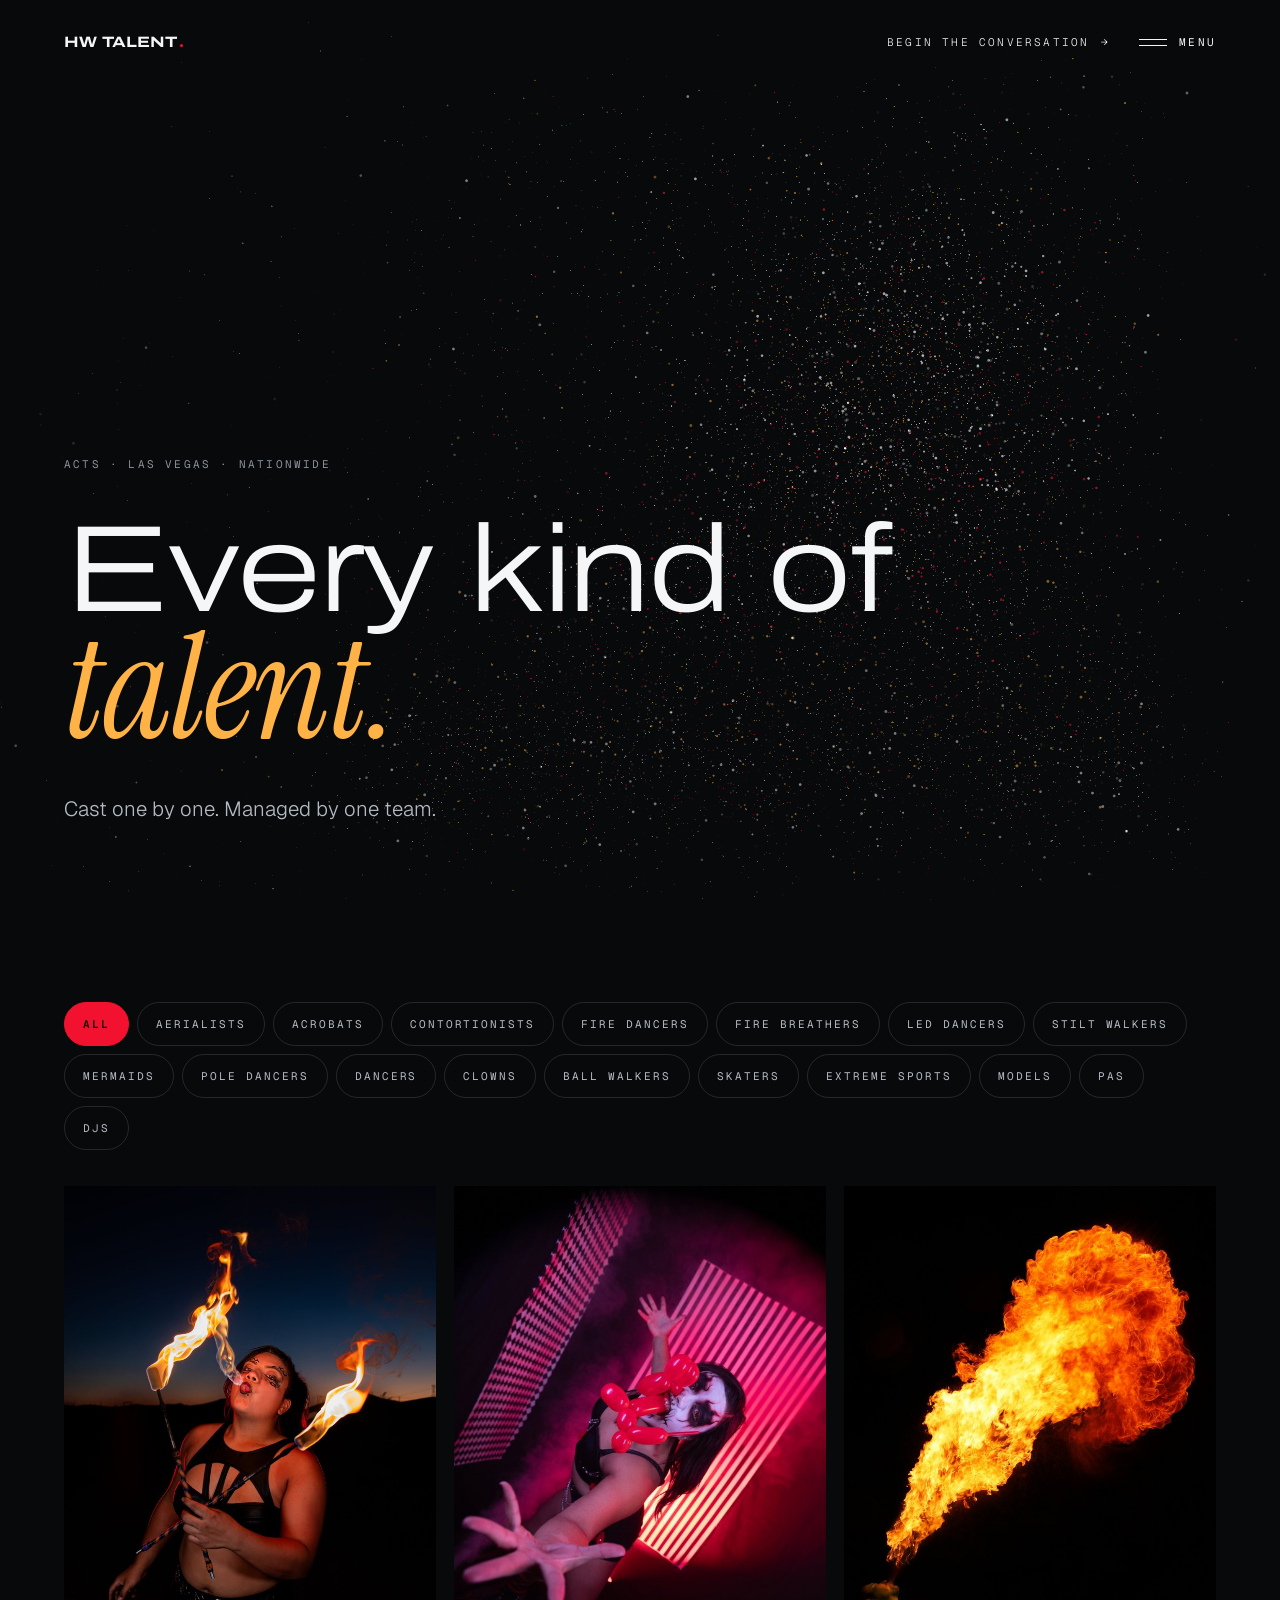
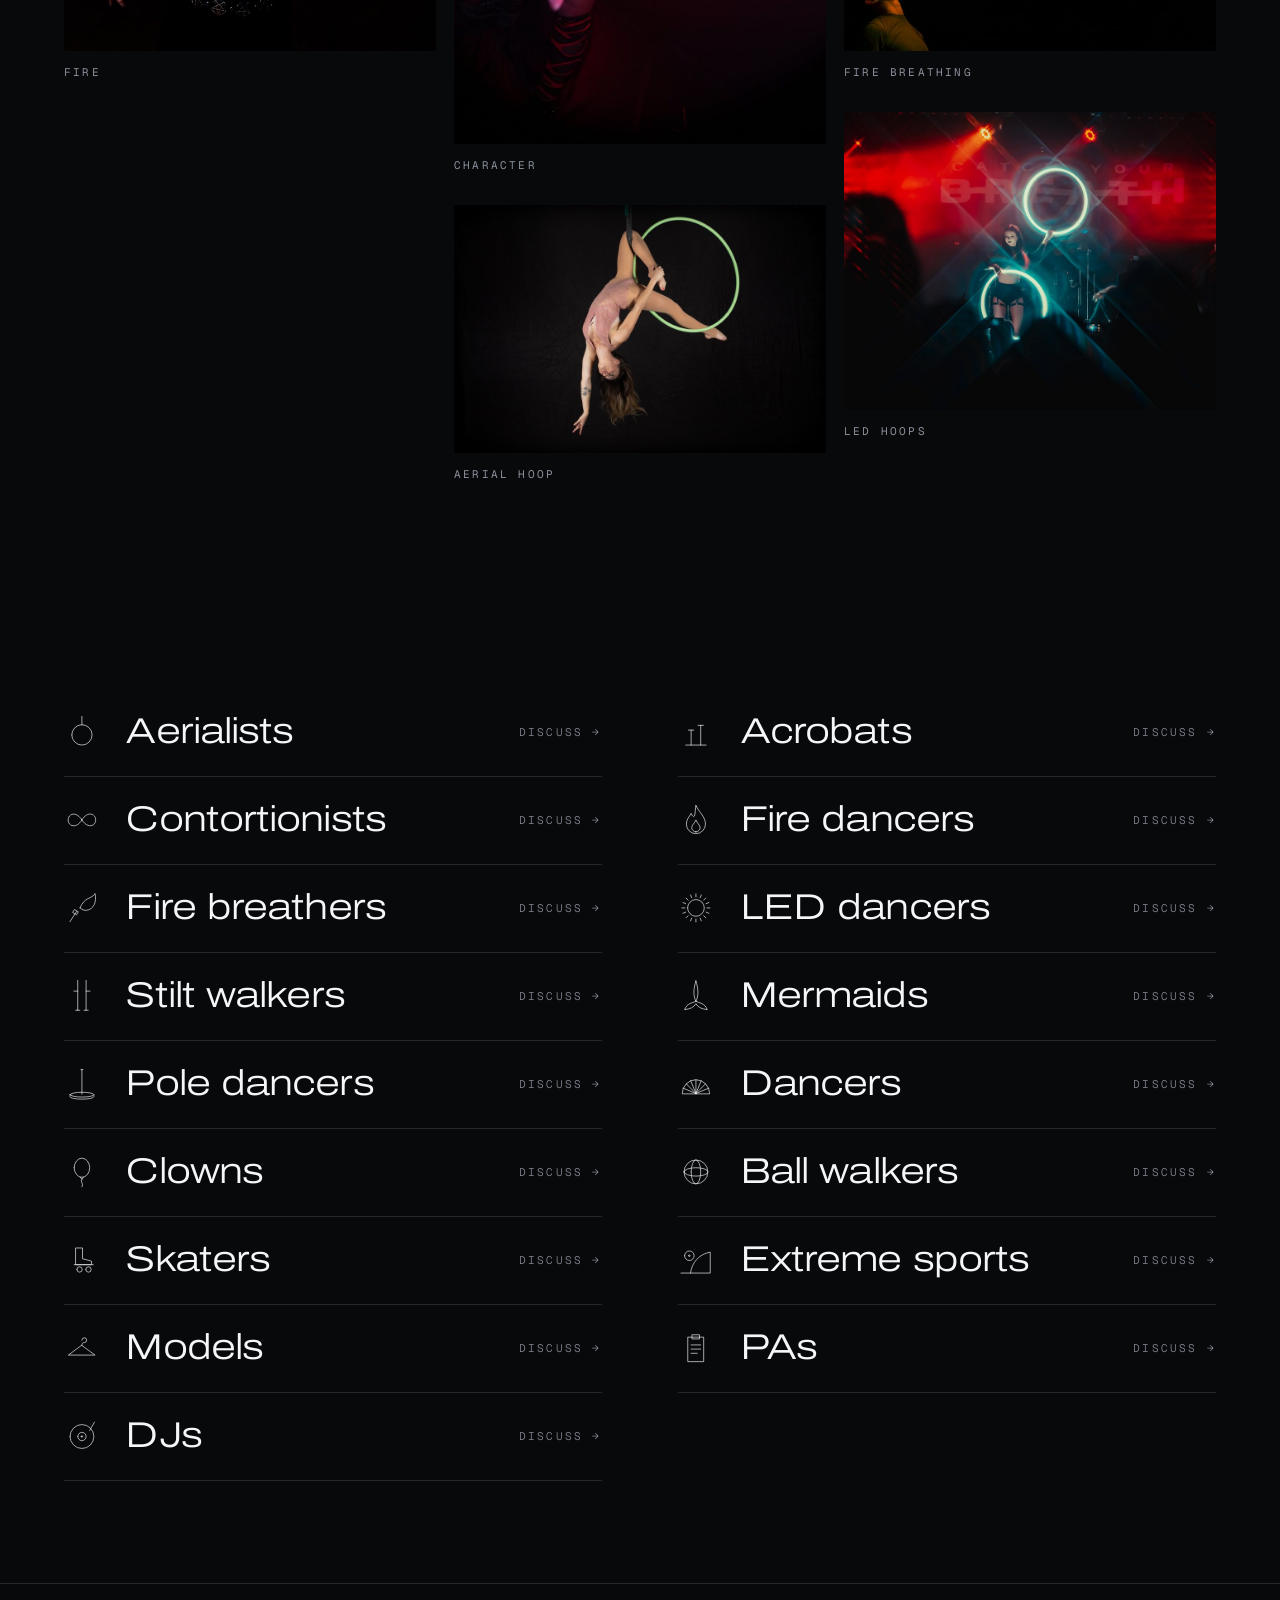
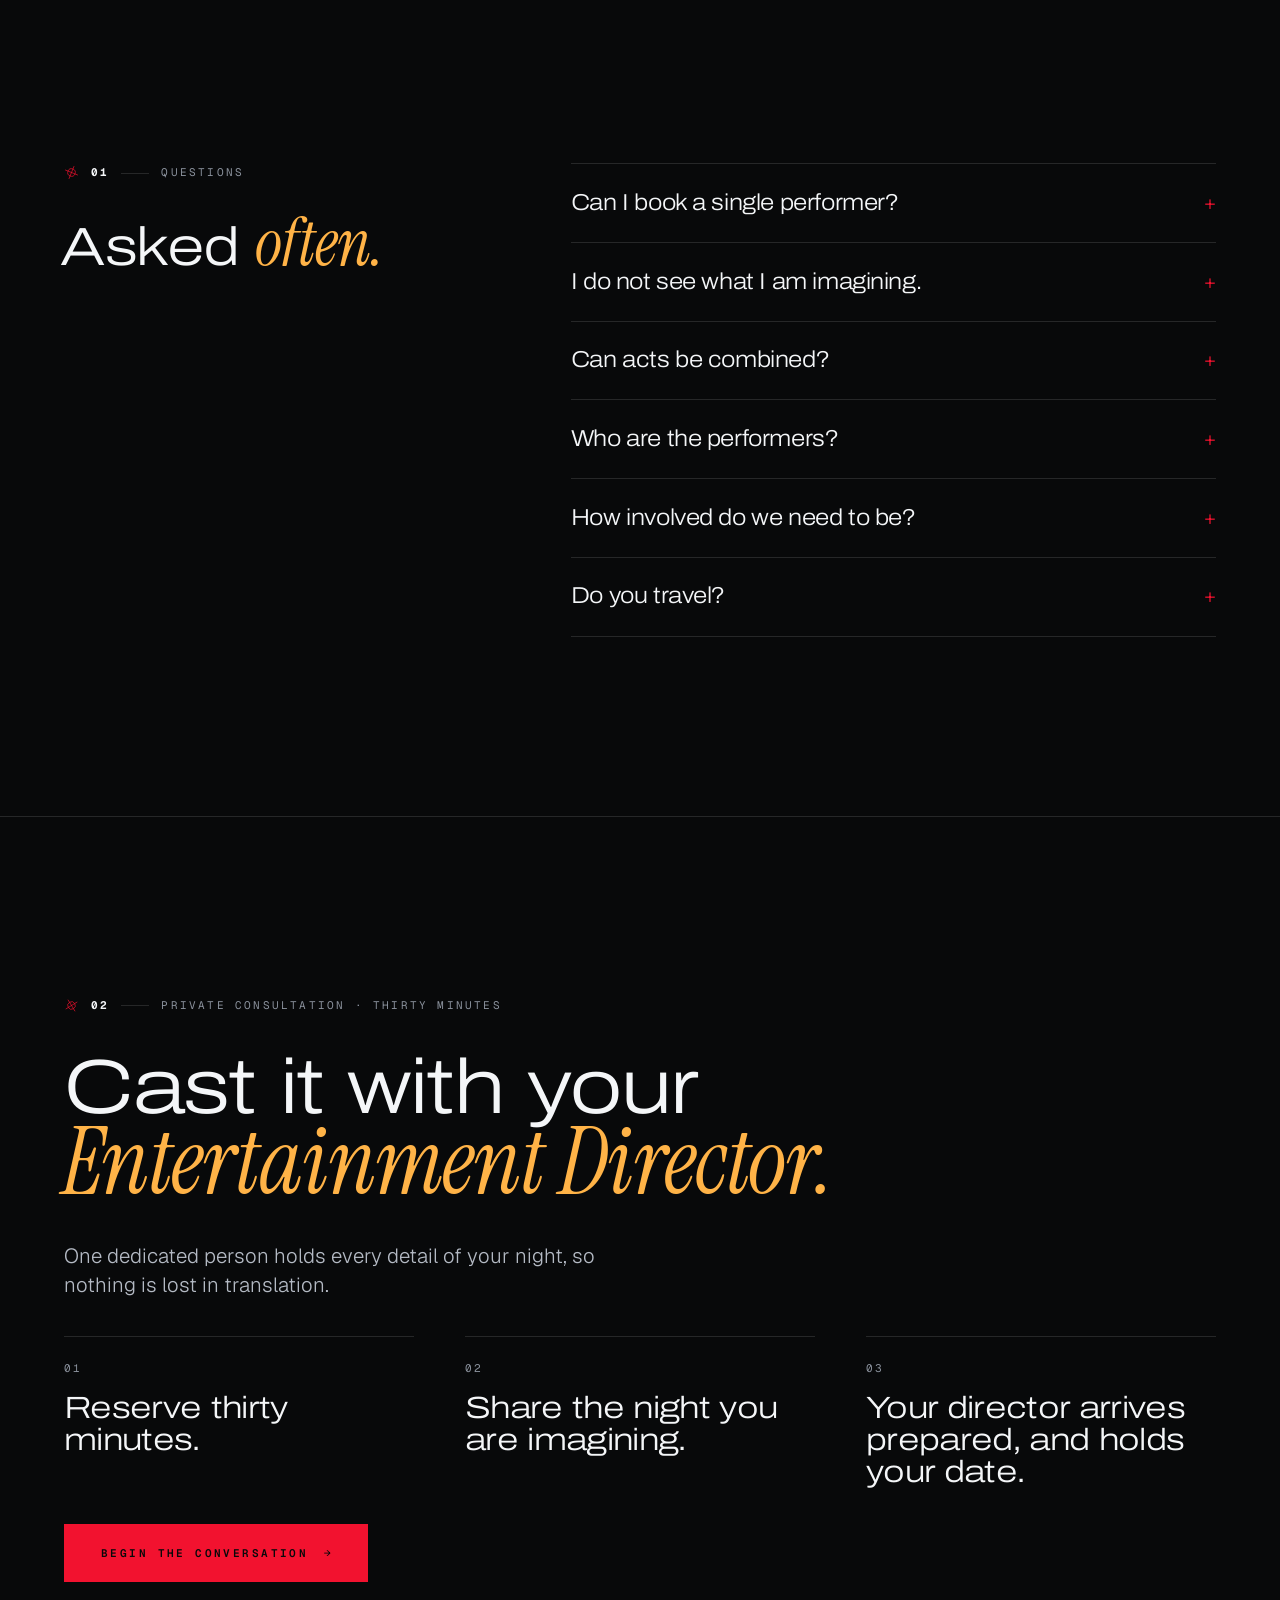
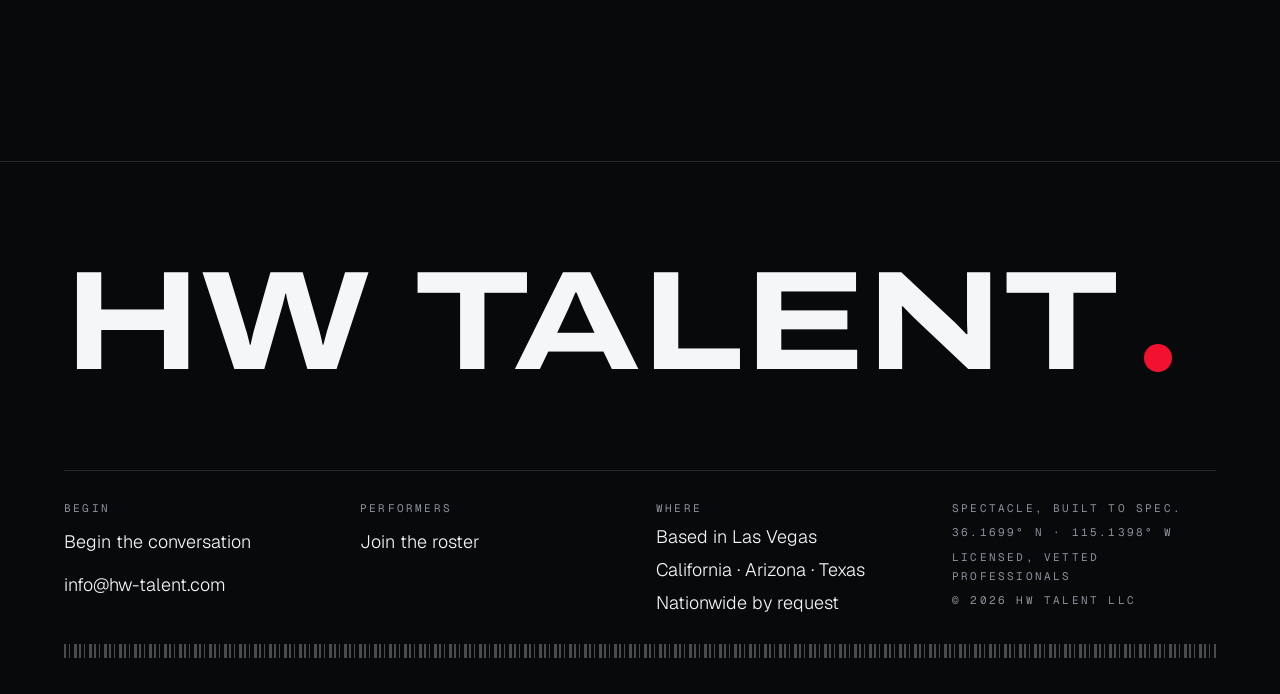
==== commit a73870a4: "Plain booking copy: remove the six cards, invented slogans and NDA mentions; LED line above the stri" ====
--- a/acts.html
+++ b/acts.html
@@ -13,7 +13,7 @@
 <meta name="theme-color" content="#08090A">
 <link rel="canonical" href="https://hw-talent.com/acts.html">
 <link rel="icon" href="assets/img/favicon.svg" type="image/svg+xml">
-<link rel="stylesheet" href="assets/css/site.css?v=2790ffcf">
+<link rel="stylesheet" href="assets/css/site.css?v=ae11b08e">
 <script>document.documentElement.className="js";try{if(sessionStorage.getItem("hw-seen"))document.documentElement.className+=" seen"}catch(e){}</script>
 </head>
 <body>
@@ -24,11 +24,11 @@
 <div class="right"><a class="link" href="consult.html">Begin the conversation</a><button class="burger" type="button" aria-expanded="false" aria-controls="menu">Menu</button></div>
 </div></header>
 <nav class="menu" id="menu" aria-label="Main">
-<ul><li><a href="acts.html" aria-current="page">Acts <span>Every kind of talent</span></a></li><li><a href="costumes.html">Costumes <span>Made by hand</span></a></li><li><a href="bespoke.html">Branding <span>Yours, and only yours</span></a></li><li><a href="workshops.html">Workshops <span>Circus skills, taught</span></a></li><li><a href="rentals.html">Equipment <span>Engineered, installed, lit</span></a></li><li><a href="join.html">Join <span>Performers</span></a></li><li><a href="consult.html">Your director <span>Thirty minutes, private</span></a></li></ul>
+<ul><li><a href="acts.html" aria-current="page">Acts <span>Every kind of talent</span></a></li><li><a href="costumes.html">Costumes <span>Made by hand</span></a></li><li><a href="bespoke.html">Custom <span>Your logo, in light</span></a></li><li><a href="workshops.html">Workshops <span>Circus skills, taught</span></a></li><li><a href="rentals.html">Equipment <span>Engineered, installed, lit</span></a></li><li><a href="join.html">Join <span>Performers</span></a></li><li><a href="consult.html">Your director <span>Thirty minutes, private</span></a></li></ul>
 <div class="meta"><a class="lab w" href="mailto:info@hw-talent.com">info@hw-talent.com</a><span class="lab">Based in Las Vegas · Regularly in California, Arizona and Texas · Nationwide by request</span></div>
 </nav>
 <main id="main">
-<section class="pagehead" data-form="star"><div class="wrap"><div class="stack"><span class="lab rv plain">Acts · Las Vegas · Nationwide</span><h1 class="d"><span class="up"><span>Every kind of</span></span><span class="up d1"><span><em>talent.</em></span></span></h1><p class="lead rv d2">Cast one by one. Managed by one team.</p></div></div></section><section class="sec snug" data-gallery="HW_ACTS" data-cats="HW_ACT_CATS" hidden><div class="wrap"><div class="filters" role="group" aria-label="Filter by discipline"></div><div class="gal"></div><div class="empty" hidden><h2 class="d" style="font-size:clamp(26px,3.6vw,60px);margin:16px 0 28px"><span data-empty-name></span>, on request.</h2><a class="btn" href="consult.html">Begin the conversation</a></div></div></section><section class="sec snug"><div class="wrap"><div class="rows two"><a class="rv has-ic" id="aerialists" href="consult.html"><svg class="ic" viewBox="0 0 120 120" fill="none" stroke="currentColor" stroke-width="2.2" stroke-linecap="round" stroke-linejoin="round" aria-hidden="true"><path d="M26 70 a34 34 0 1 0 68 0 a34 34 0 1 0 -68 0 M60 36 V8"/></svg><strong>Aerialists</strong><span>Discuss →</span></a><a class="rv has-ic" id="acrobats" href="consult.html"><svg class="ic" viewBox="0 0 120 120" fill="none" stroke="currentColor" stroke-width="2.2" stroke-linecap="round" stroke-linejoin="round" aria-hidden="true"><path d="M44 104 V54 M35 54 H53 M76 104 V38 M67 38 H85 M26 104 H94"/></svg><strong>Acrobats</strong><span>Discuss →</span></a><a class="rv has-ic" id="contortionists" href="consult.html"><svg class="ic" viewBox="0 0 120 120" fill="none" stroke="currentColor" stroke-width="2.2" stroke-linecap="round" stroke-linejoin="round" aria-hidden="true"><path d="M60 60 C42 30 14 38 14 60 C14 82 42 90 60 60 C78 30 106 38 106 60 C106 82 78 90 60 60 Z"/></svg><strong>Contortionists</strong><span>Discuss →</span></a><a class="rv has-ic" id="fire-dancers" href="consult.html"><svg class="ic" viewBox="0 0 120 120" fill="none" stroke="currentColor" stroke-width="2.2" stroke-linecap="round" stroke-linejoin="round" aria-hidden="true"><path d="M60 12 C72 36 92 50 92 74 A32 32 0 0 1 28 74 C28 58 38 50 44 38 C49 50 54 52 56 44 C58 34 58 24 60 12 Z M60 100 A14 14 0 0 1 46 86 C46 76 56 72 60 60 C64 72 74 76 74 86 A14 14 0 0 1 60 100 Z"/></svg><strong>Fire dancers</strong><span>Discuss →</span></a><a class="rv has-ic" id="fire-breathers" href="consult.html"><svg class="ic" viewBox="0 0 120 120" fill="none" stroke="currentColor" stroke-width="2.2" stroke-linecap="round" stroke-linejoin="round" aria-hidden="true"><path d="M20 106 L42 72 M36 66 l12 7 l-6 10 l-12 -7 z M54 60 C66 24 94 30 104 12 C110 40 100 64 76 68 C68 69 60 66 54 60 Z"/></svg><strong>Fire breathers</strong><span>Discuss →</span></a><a class="rv has-ic" id="led-dancers" href="consult.html"><svg class="ic" viewBox="0 0 120 120" fill="none" stroke="currentColor" stroke-width="2.2" stroke-linecap="round" stroke-linejoin="round" aria-hidden="true"><path d="M32 60 a28 28 0 1 0 56 0 a28 28 0 1 0 -56 0 M97.0 60.0 L107.0 60.0 M94.2 45.8 L103.4 42.0 M86.2 33.8 L93.2 26.8 M74.2 25.8 L78.0 16.6 M60.0 23.0 L60.0 13.0 M45.8 25.8 L42.0 16.6 M33.8 33.8 L26.8 26.8 M25.8 45.8 L16.6 42.0 M23.0 60.0 L13.0 60.0 M25.8 74.2 L16.6 78.0 M33.8 86.2 L26.8 93.2 M45.8 94.2 L42.0 103.4 M60.0 97.0 L60.0 107.0 M74.2 94.2 L78.0 103.4 M86.2 86.2 L93.2 93.2 M94.2 74.2 L103.4 78.0"/></svg><strong>LED dancers</strong><span>Discuss →</span></a><a class="rv has-ic" id="stilt-walkers" href="consult.html"><svg class="ic" viewBox="0 0 120 120" fill="none" stroke="currentColor" stroke-width="2.2" stroke-linecap="round" stroke-linejoin="round" aria-hidden="true"><path d="M46 8 V108 M46 44 H33 M74 8 V108 M74 44 H87 M39 108 H53 M67 108 H81"/></svg><strong>Stilt walkers</strong><span>Discuss →</span></a><a class="rv has-ic" id="mermaids" href="consult.html"><svg class="ic" viewBox="0 0 120 120" fill="none" stroke="currentColor" stroke-width="2.2" stroke-linecap="round" stroke-linejoin="round" aria-hidden="true"><path d="M60 10 C51 38 51 60 60 78 C69 60 69 38 60 10 Z M60 78 C48 84 30 84 22 106 C40 104 54 98 60 86 C66 98 80 104 98 106 C90 84 72 84 60 78 Z"/></svg><strong>Mermaids</strong><span>Discuss →</span></a><a class="rv has-ic" id="pole-dancers" href="consult.html"><svg class="ic" viewBox="0 0 120 120" fill="none" stroke="currentColor" stroke-width="2.2" stroke-linecap="round" stroke-linejoin="round" aria-hidden="true"><path d="M60 12 V94 M57 12 h6 M20 96 a40 8 0 1 0 80 0 a40 8 0 1 0 -80 0 M20 96 v7 a40 8 0 0 0 80 0 v-7"/></svg><strong>Pole dancers</strong><span>Discuss →</span></a><a class="rv has-ic" id="dancers" href="consult.html"><svg class="ic" viewBox="0 0 120 120" fill="none" stroke="currentColor" stroke-width="2.2" stroke-linecap="round" stroke-linejoin="round" aria-hidden="true"><path d="M14 92 A46 46 0 0 1 106 92 Z M60.0 92.0 L102.5 74.4 M60.0 92.0 L92.5 59.5 M60.0 92.0 L77.6 49.5 M60.0 92.0 L60.0 46.0 M60.0 92.0 L42.4 49.5 M60.0 92.0 L27.5 59.5 M60.0 92.0 L17.5 74.4"/></svg><strong>Dancers</strong><span>Discuss →</span></a><a class="rv has-ic" id="clowns" href="consult.html"><svg class="ic" viewBox="0 0 120 120" fill="none" stroke="currentColor" stroke-width="2.2" stroke-linecap="round" stroke-linejoin="round" aria-hidden="true"><path d="M34 46 a26 32 0 1 0 52 0 a26 32 0 1 0 -52 0 M55 78 l5 7 l5 -7 M60 85 C52 92 68 100 60 110"/></svg><strong>Clowns</strong><span>Discuss →</span></a><a class="rv has-ic" id="ball-walkers" href="consult.html"><svg class="ic" viewBox="0 0 120 120" fill="none" stroke="currentColor" stroke-width="2.2" stroke-linecap="round" stroke-linejoin="round" aria-hidden="true"><path d="M20 60 a40 40 0 1 0 80 0 a40 40 0 1 0 -80 0 M44 60 a16 40 0 1 0 32 0 a16 40 0 1 0 -32 0 M20 60 a40 14 0 1 0 80 0 a40 14 0 1 0 -80 0"/></svg><strong>Ball walkers</strong><span>Discuss →</span></a><a class="rv has-ic" id="skaters" href="consult.html"><svg class="ic" viewBox="0 0 120 120" fill="none" stroke="currentColor" stroke-width="2.2" stroke-linecap="round" stroke-linejoin="round" aria-hidden="true"><path d="M40 20 H62 V56 L92 64 V76 H40 Z M34 76 H98 M43 92 a9 9 0 1 0 18 0 a9 9 0 1 0 -18 0 M73 92 a9 9 0 1 0 18 0 a9 9 0 1 0 -18 0"/></svg><strong>Skaters</strong><span>Discuss →</span></a><a class="rv has-ic" id="extreme-sports" href="consult.html"><svg class="ic" viewBox="0 0 120 120" fill="none" stroke="currentColor" stroke-width="2.2" stroke-linecap="round" stroke-linejoin="round" aria-hidden="true"><path d="M10 104 H108 V34 C72 40 46 68 42 104 M22 46 a16 16 0 1 0 32 0 a16 16 0 1 0 -32 0 M35.4 46 a2.6 2.6 0 1 0 5.2 0 a2.6 2.6 0 1 0 -5.2 0"/></svg><strong>Extreme sports</strong><span>Discuss →</span></a><a class="rv has-ic" id="models" href="consult.html"><svg class="ic" viewBox="0 0 120 120" fill="none" stroke="currentColor" stroke-width="2.2" stroke-linecap="round" stroke-linejoin="round" aria-hidden="true"><path d="M60 34 a8 8 0 1 1 8 8 c-6 0 -8 4 -8 10 M60 52 L104 84 H16 Z"/></svg><strong>Models</strong><span>Discuss →</span></a><a class="rv has-ic" id="pas" href="consult.html"><svg class="ic" viewBox="0 0 120 120" fill="none" stroke="currentColor" stroke-width="2.2" stroke-linecap="round" stroke-linejoin="round" aria-hidden="true"><path d="M34 24 H86 V106 H34 Z M48 16 H72 V30 H48 Z M44 50 H76 M44 64 H76 M44 78 H64"/></svg><strong>PAs</strong><span>Discuss →</span></a><a class="rv has-ic" id="djs" href="consult.html"><svg class="ic" viewBox="0 0 120 120" fill="none" stroke="currentColor" stroke-width="2.2" stroke-linecap="round" stroke-linejoin="round" aria-hidden="true"><path d="M20 62 a40 40 0 1 0 80 0 a40 40 0 1 0 -80 0 M46 62 a14 14 0 1 0 28 0 a14 14 0 1 0 -28 0 M57.4 62 a2.6 2.6 0 1 0 5.2 0 a2.6 2.6 0 1 0 -5.2 0 M102 14 L86 42"/></svg><strong>DJs</strong><span>Discuss →</span></a></div></div></section><section class="sec rule"><div class="wrap faq"><div class="stack"><span class="lab idx rv"><svg class="reg" viewBox="0 0 24 24" fill="none" stroke="currentColor" stroke-width="1" aria-hidden="true"><path d="M6 12 a6 6 0 1 0 12 0 a6 6 0 1 0 -12 0 M12 1 V23 M1 12 H23"/></svg><b class="n"></b>Questions</span><h2 class="d rv d1">Asked <em>often.</em></h2></div><div class="rv d2"><details class="q"><summary>Can we commission a single performer?</summary><p>Yes. One artist or a full cast, the standard is the same.</p></details><details class="q"><summary>I do not see what I am imagining.</summary><p>Good. This list is where we start, not where we stop.</p></details><details class="q"><summary>Can acts be combined?</summary><p>That is where it gets interesting. Fire in the air. Light on stilts. Ask for the combination nobody has seen.</p></details><details class="q"><summary>Who are the performers?</summary><p>Licensed, vetted professionals, chosen by us for each night and bound by NDA. Nobody is sent from a list.</p></details><details class="q"><summary>How involved do we need to be?</summary><p>As hands-on or as hands-off as you like. Approve every stitch, or hand us the night and arrive as a guest.</p></details><details class="q"><summary>Do you travel?</summary><p>Yes. We are based in Las Vegas and regularly work in California, Arizona and Texas. Anywhere else in the country, ask.</p></details></div></div></section><section class="sec rule director" id="consult"><div class="wrap stack"><span class="lab idx rv"><svg class="reg" viewBox="0 0 24 24" fill="none" stroke="currentColor" stroke-width="1" aria-hidden="true"><path d="M6 12 a6 6 0 1 0 12 0 a6 6 0 1 0 -12 0 M12 1 V23 M1 12 H23"/></svg><b class="n"></b>Private consultation · Thirty minutes</span><h2 class="d rv d1">Cast it with your <em>Entertainment Director.</em></h2><p class="lead rv d2">One dedicated person holds every detail of your night, so nothing is lost in translation.</p><ol class="steps rv d2"><li><span class="lab">01</span><strong>Reserve thirty minutes.</strong></li><li><span class="lab">02</span><strong>Share the night you are imagining.</strong></li><li><span class="lab">03</span><strong>Your director arrives prepared, and holds your date.</strong></li></ol><div class="row rv d3"><a class="btn" href="consult.html">Begin the conversation</a></div></div></section><dialog class="lb" aria-label="Photo"><div class="in"><button class="btn sm plain close" type="button">Close</button><img alt=""><div class="cap lab"></div></div></dialog>
+<section class="pagehead" data-form="star"><div class="wrap"><div class="stack"><span class="lab rv plain">Acts · Las Vegas · Nationwide</span><h1 class="d"><span class="up"><span>Every kind of</span></span><span class="up d1"><span><em>talent.</em></span></span></h1><p class="lead rv d2">Cast one by one. Managed by one team.</p></div></div></section><section class="sec snug" data-gallery="HW_ACTS" data-cats="HW_ACT_CATS" hidden><div class="wrap"><div class="filters" role="group" aria-label="Filter by discipline"></div><div class="gal"></div><div class="empty" hidden><h2 class="d" style="font-size:clamp(26px,3.6vw,60px);margin:16px 0 28px"><span data-empty-name></span>, on request.</h2><a class="btn" href="consult.html">Begin the conversation</a></div></div></section><section class="sec snug"><div class="wrap"><div class="rows two"><a class="rv has-ic" id="aerialists" href="consult.html"><svg class="ic" viewBox="0 0 120 120" fill="none" stroke="currentColor" stroke-width="2.2" stroke-linecap="round" stroke-linejoin="round" aria-hidden="true"><path d="M26 70 a34 34 0 1 0 68 0 a34 34 0 1 0 -68 0 M60 36 V8"/></svg><strong>Aerialists</strong><span>Discuss →</span></a><a class="rv has-ic" id="acrobats" href="consult.html"><svg class="ic" viewBox="0 0 120 120" fill="none" stroke="currentColor" stroke-width="2.2" stroke-linecap="round" stroke-linejoin="round" aria-hidden="true"><path d="M44 104 V54 M35 54 H53 M76 104 V38 M67 38 H85 M26 104 H94"/></svg><strong>Acrobats</strong><span>Discuss →</span></a><a class="rv has-ic" id="contortionists" href="consult.html"><svg class="ic" viewBox="0 0 120 120" fill="none" stroke="currentColor" stroke-width="2.2" stroke-linecap="round" stroke-linejoin="round" aria-hidden="true"><path d="M60 60 C42 30 14 38 14 60 C14 82 42 90 60 60 C78 30 106 38 106 60 C106 82 78 90 60 60 Z"/></svg><strong>Contortionists</strong><span>Discuss →</span></a><a class="rv has-ic" id="fire-dancers" href="consult.html"><svg class="ic" viewBox="0 0 120 120" fill="none" stroke="currentColor" stroke-width="2.2" stroke-linecap="round" stroke-linejoin="round" aria-hidden="true"><path d="M60 12 C72 36 92 50 92 74 A32 32 0 0 1 28 74 C28 58 38 50 44 38 C49 50 54 52 56 44 C58 34 58 24 60 12 Z M60 100 A14 14 0 0 1 46 86 C46 76 56 72 60 60 C64 72 74 76 74 86 A14 14 0 0 1 60 100 Z"/></svg><strong>Fire dancers</strong><span>Discuss →</span></a><a class="rv has-ic" id="fire-breathers" href="consult.html"><svg class="ic" viewBox="0 0 120 120" fill="none" stroke="currentColor" stroke-width="2.2" stroke-linecap="round" stroke-linejoin="round" aria-hidden="true"><path d="M20 106 L42 72 M36 66 l12 7 l-6 10 l-12 -7 z M54 60 C66 24 94 30 104 12 C110 40 100 64 76 68 C68 69 60 66 54 60 Z"/></svg><strong>Fire breathers</strong><span>Discuss →</span></a><a class="rv has-ic" id="led-dancers" href="consult.html"><svg class="ic" viewBox="0 0 120 120" fill="none" stroke="currentColor" stroke-width="2.2" stroke-linecap="round" stroke-linejoin="round" aria-hidden="true"><path d="M32 60 a28 28 0 1 0 56 0 a28 28 0 1 0 -56 0 M97.0 60.0 L107.0 60.0 M94.2 45.8 L103.4 42.0 M86.2 33.8 L93.2 26.8 M74.2 25.8 L78.0 16.6 M60.0 23.0 L60.0 13.0 M45.8 25.8 L42.0 16.6 M33.8 33.8 L26.8 26.8 M25.8 45.8 L16.6 42.0 M23.0 60.0 L13.0 60.0 M25.8 74.2 L16.6 78.0 M33.8 86.2 L26.8 93.2 M45.8 94.2 L42.0 103.4 M60.0 97.0 L60.0 107.0 M74.2 94.2 L78.0 103.4 M86.2 86.2 L93.2 93.2 M94.2 74.2 L103.4 78.0"/></svg><strong>LED dancers</strong><span>Discuss →</span></a><a class="rv has-ic" id="stilt-walkers" href="consult.html"><svg class="ic" viewBox="0 0 120 120" fill="none" stroke="currentColor" stroke-width="2.2" stroke-linecap="round" stroke-linejoin="round" aria-hidden="true"><path d="M46 8 V108 M46 44 H33 M74 8 V108 M74 44 H87 M39 108 H53 M67 108 H81"/></svg><strong>Stilt walkers</strong><span>Discuss →</span></a><a class="rv has-ic" id="mermaids" href="consult.html"><svg class="ic" viewBox="0 0 120 120" fill="none" stroke="currentColor" stroke-width="2.2" stroke-linecap="round" stroke-linejoin="round" aria-hidden="true"><path d="M60 10 C51 38 51 60 60 78 C69 60 69 38 60 10 Z M60 78 C48 84 30 84 22 106 C40 104 54 98 60 86 C66 98 80 104 98 106 C90 84 72 84 60 78 Z"/></svg><strong>Mermaids</strong><span>Discuss →</span></a><a class="rv has-ic" id="pole-dancers" href="consult.html"><svg class="ic" viewBox="0 0 120 120" fill="none" stroke="currentColor" stroke-width="2.2" stroke-linecap="round" stroke-linejoin="round" aria-hidden="true"><path d="M60 12 V94 M57 12 h6 M20 96 a40 8 0 1 0 80 0 a40 8 0 1 0 -80 0 M20 96 v7 a40 8 0 0 0 80 0 v-7"/></svg><strong>Pole dancers</strong><span>Discuss →</span></a><a class="rv has-ic" id="dancers" href="consult.html"><svg class="ic" viewBox="0 0 120 120" fill="none" stroke="currentColor" stroke-width="2.2" stroke-linecap="round" stroke-linejoin="round" aria-hidden="true"><path d="M14 92 A46 46 0 0 1 106 92 Z M60.0 92.0 L102.5 74.4 M60.0 92.0 L92.5 59.5 M60.0 92.0 L77.6 49.5 M60.0 92.0 L60.0 46.0 M60.0 92.0 L42.4 49.5 M60.0 92.0 L27.5 59.5 M60.0 92.0 L17.5 74.4"/></svg><strong>Dancers</strong><span>Discuss →</span></a><a class="rv has-ic" id="clowns" href="consult.html"><svg class="ic" viewBox="0 0 120 120" fill="none" stroke="currentColor" stroke-width="2.2" stroke-linecap="round" stroke-linejoin="round" aria-hidden="true"><path d="M34 46 a26 32 0 1 0 52 0 a26 32 0 1 0 -52 0 M55 78 l5 7 l5 -7 M60 85 C52 92 68 100 60 110"/></svg><strong>Clowns</strong><span>Discuss →</span></a><a class="rv has-ic" id="ball-walkers" href="consult.html"><svg class="ic" viewBox="0 0 120 120" fill="none" stroke="currentColor" stroke-width="2.2" stroke-linecap="round" stroke-linejoin="round" aria-hidden="true"><path d="M20 60 a40 40 0 1 0 80 0 a40 40 0 1 0 -80 0 M44 60 a16 40 0 1 0 32 0 a16 40 0 1 0 -32 0 M20 60 a40 14 0 1 0 80 0 a40 14 0 1 0 -80 0"/></svg><strong>Ball walkers</strong><span>Discuss →</span></a><a class="rv has-ic" id="skaters" href="consult.html"><svg class="ic" viewBox="0 0 120 120" fill="none" stroke="currentColor" stroke-width="2.2" stroke-linecap="round" stroke-linejoin="round" aria-hidden="true"><path d="M40 20 H62 V56 L92 64 V76 H40 Z M34 76 H98 M43 92 a9 9 0 1 0 18 0 a9 9 0 1 0 -18 0 M73 92 a9 9 0 1 0 18 0 a9 9 0 1 0 -18 0"/></svg><strong>Skaters</strong><span>Discuss →</span></a><a class="rv has-ic" id="extreme-sports" href="consult.html"><svg class="ic" viewBox="0 0 120 120" fill="none" stroke="currentColor" stroke-width="2.2" stroke-linecap="round" stroke-linejoin="round" aria-hidden="true"><path d="M10 104 H108 V34 C72 40 46 68 42 104 M22 46 a16 16 0 1 0 32 0 a16 16 0 1 0 -32 0 M35.4 46 a2.6 2.6 0 1 0 5.2 0 a2.6 2.6 0 1 0 -5.2 0"/></svg><strong>Extreme sports</strong><span>Discuss →</span></a><a class="rv has-ic" id="models" href="consult.html"><svg class="ic" viewBox="0 0 120 120" fill="none" stroke="currentColor" stroke-width="2.2" stroke-linecap="round" stroke-linejoin="round" aria-hidden="true"><path d="M60 34 a8 8 0 1 1 8 8 c-6 0 -8 4 -8 10 M60 52 L104 84 H16 Z"/></svg><strong>Models</strong><span>Discuss →</span></a><a class="rv has-ic" id="pas" href="consult.html"><svg class="ic" viewBox="0 0 120 120" fill="none" stroke="currentColor" stroke-width="2.2" stroke-linecap="round" stroke-linejoin="round" aria-hidden="true"><path d="M34 24 H86 V106 H34 Z M48 16 H72 V30 H48 Z M44 50 H76 M44 64 H76 M44 78 H64"/></svg><strong>PAs</strong><span>Discuss →</span></a><a class="rv has-ic" id="djs" href="consult.html"><svg class="ic" viewBox="0 0 120 120" fill="none" stroke="currentColor" stroke-width="2.2" stroke-linecap="round" stroke-linejoin="round" aria-hidden="true"><path d="M20 62 a40 40 0 1 0 80 0 a40 40 0 1 0 -80 0 M46 62 a14 14 0 1 0 28 0 a14 14 0 1 0 -28 0 M57.4 62 a2.6 2.6 0 1 0 5.2 0 a2.6 2.6 0 1 0 -5.2 0 M102 14 L86 42"/></svg><strong>DJs</strong><span>Discuss →</span></a></div></div></section><section class="sec rule"><div class="wrap faq"><div class="stack"><span class="lab idx rv"><svg class="reg" viewBox="0 0 24 24" fill="none" stroke="currentColor" stroke-width="1" aria-hidden="true"><path d="M6 12 a6 6 0 1 0 12 0 a6 6 0 1 0 -12 0 M12 1 V23 M1 12 H23"/></svg><b class="n"></b>Questions</span><h2 class="d rv d1">Asked <em>often.</em></h2></div><div class="rv d2"><details class="q"><summary>Can I book a single performer?</summary><p>Yes. One artist or a full cast, the standard is the same.</p></details><details class="q"><summary>I do not see what I am imagining.</summary><p>Good. This list is where we start, not where we stop.</p></details><details class="q"><summary>Can acts be combined?</summary><p>That is where it gets interesting. Fire in the air. Light on stilts. Ask for the combination nobody has seen.</p></details><details class="q"><summary>Who are the performers?</summary><p>Licensed, vetted professionals, chosen by us for each night. Nobody is sent from a list.</p></details><details class="q"><summary>How involved do we need to be?</summary><p>As hands-on or as hands-off as you like. Approve every stitch, or hand us the night and arrive as a guest.</p></details><details class="q"><summary>Do you travel?</summary><p>Yes. We are based in Las Vegas and regularly work in California, Arizona and Texas. Anywhere else in the country, ask.</p></details></div></div></section><section class="sec rule director" id="consult"><div class="wrap stack"><span class="lab idx rv"><svg class="reg" viewBox="0 0 24 24" fill="none" stroke="currentColor" stroke-width="1" aria-hidden="true"><path d="M6 12 a6 6 0 1 0 12 0 a6 6 0 1 0 -12 0 M12 1 V23 M1 12 H23"/></svg><b class="n"></b>Private consultation · Thirty minutes</span><h2 class="d rv d1">Cast it with your <em>Entertainment Director.</em></h2><p class="lead rv d2">One dedicated person holds every detail of your night, so nothing is lost in translation.</p><ol class="steps rv d2"><li><span class="lab">01</span><strong>Reserve thirty minutes.</strong></li><li><span class="lab">02</span><strong>Share the night you are imagining.</strong></li><li><span class="lab">03</span><strong>Your director arrives prepared, and holds your date.</strong></li></ol><div class="row rv d3"><a class="btn" href="consult.html">Begin the conversation</a></div></div></section><dialog class="lb" aria-label="Photo"><div class="in"><button class="btn sm plain close" type="button">Close</button><img alt=""><div class="cap lab"></div></div></dialog>
 </main>
 <footer class="foot"><div class="wrap">
 <a class="wm big" href="index.html" aria-label="HW Talent, home">HW Talent<i></i></a>
--- a/assets/css/site.css
+++ b/assets/css/site.css
@@ -547,3 +547,7 @@
   .tile.in:hover .ic path{animation:none}
   .js .hero>.wrap,.js .pagehead>.wrap{transform:none;opacity:1}
 }
+
+/* the LED line sits above the strip, on one line where there is room */
+.led .lead{max-width:none}
+.led{gap:clamp(22px,2.6vw,36px)}
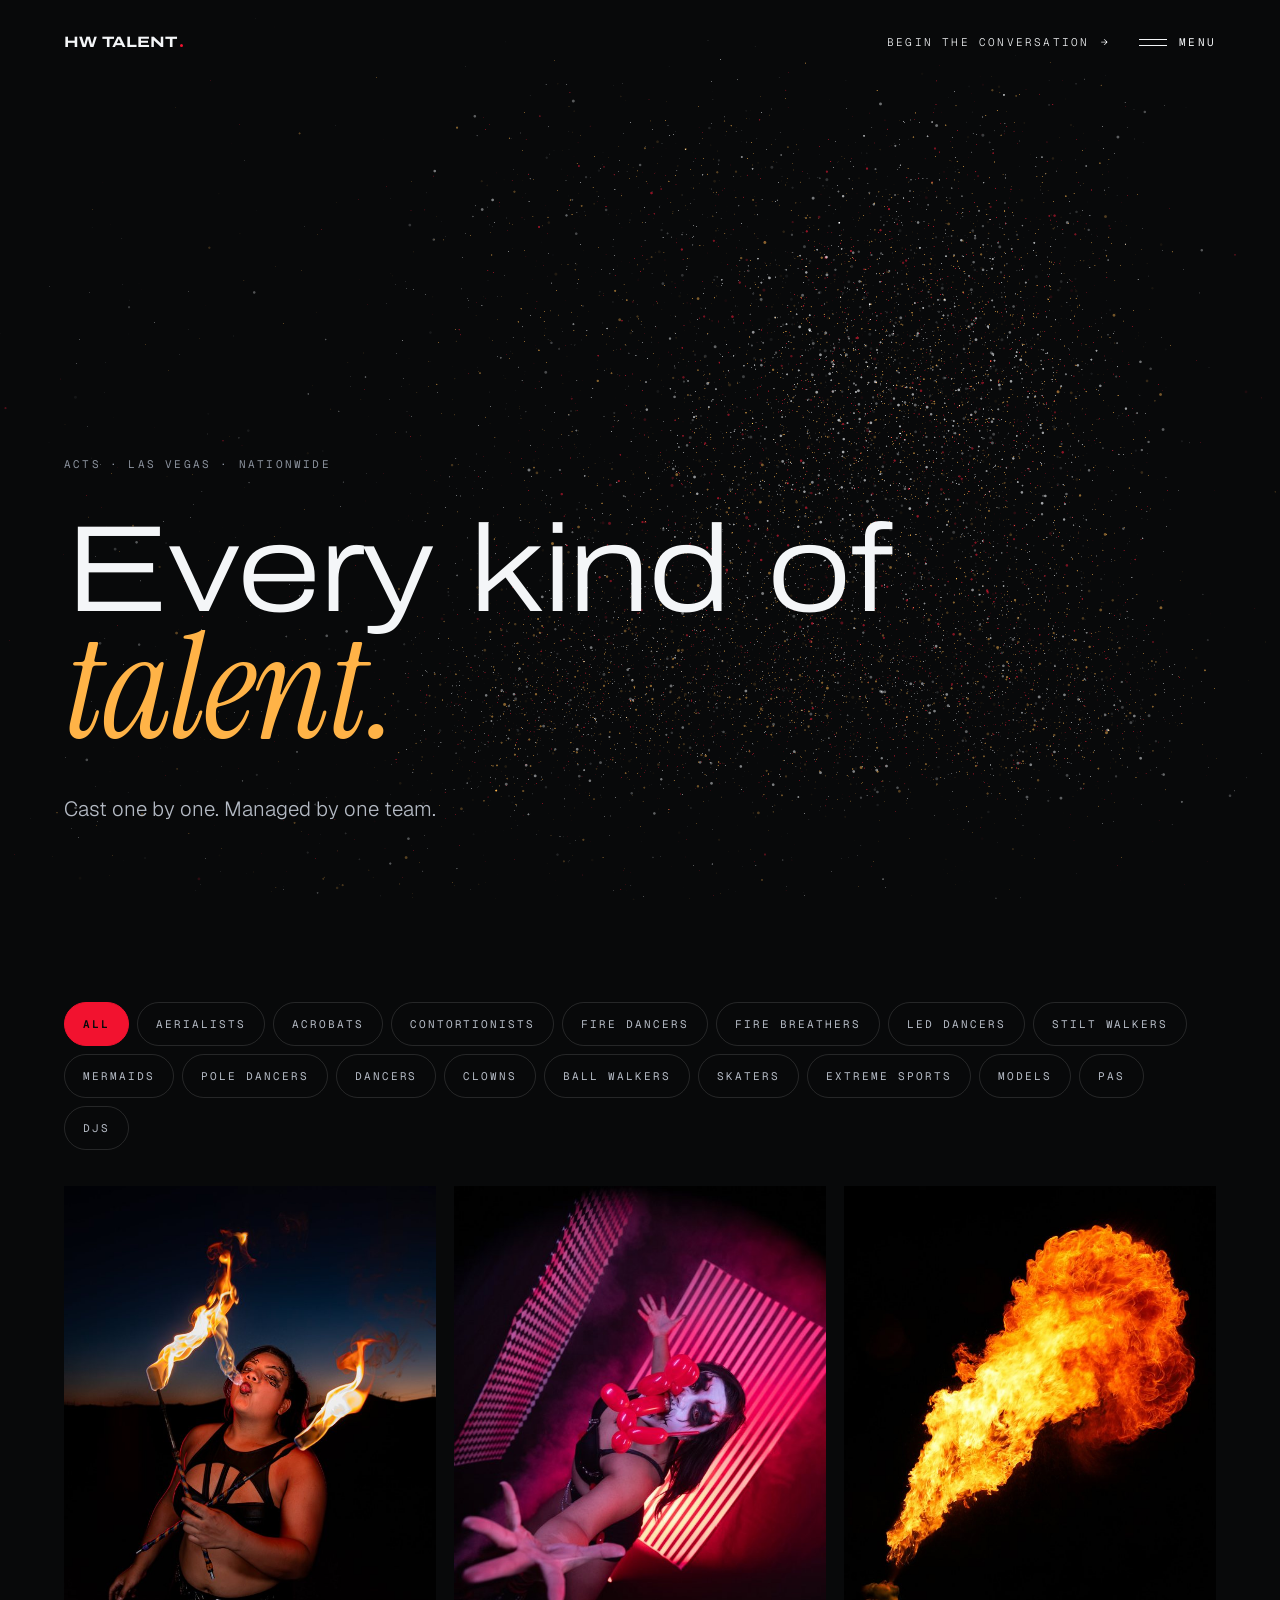
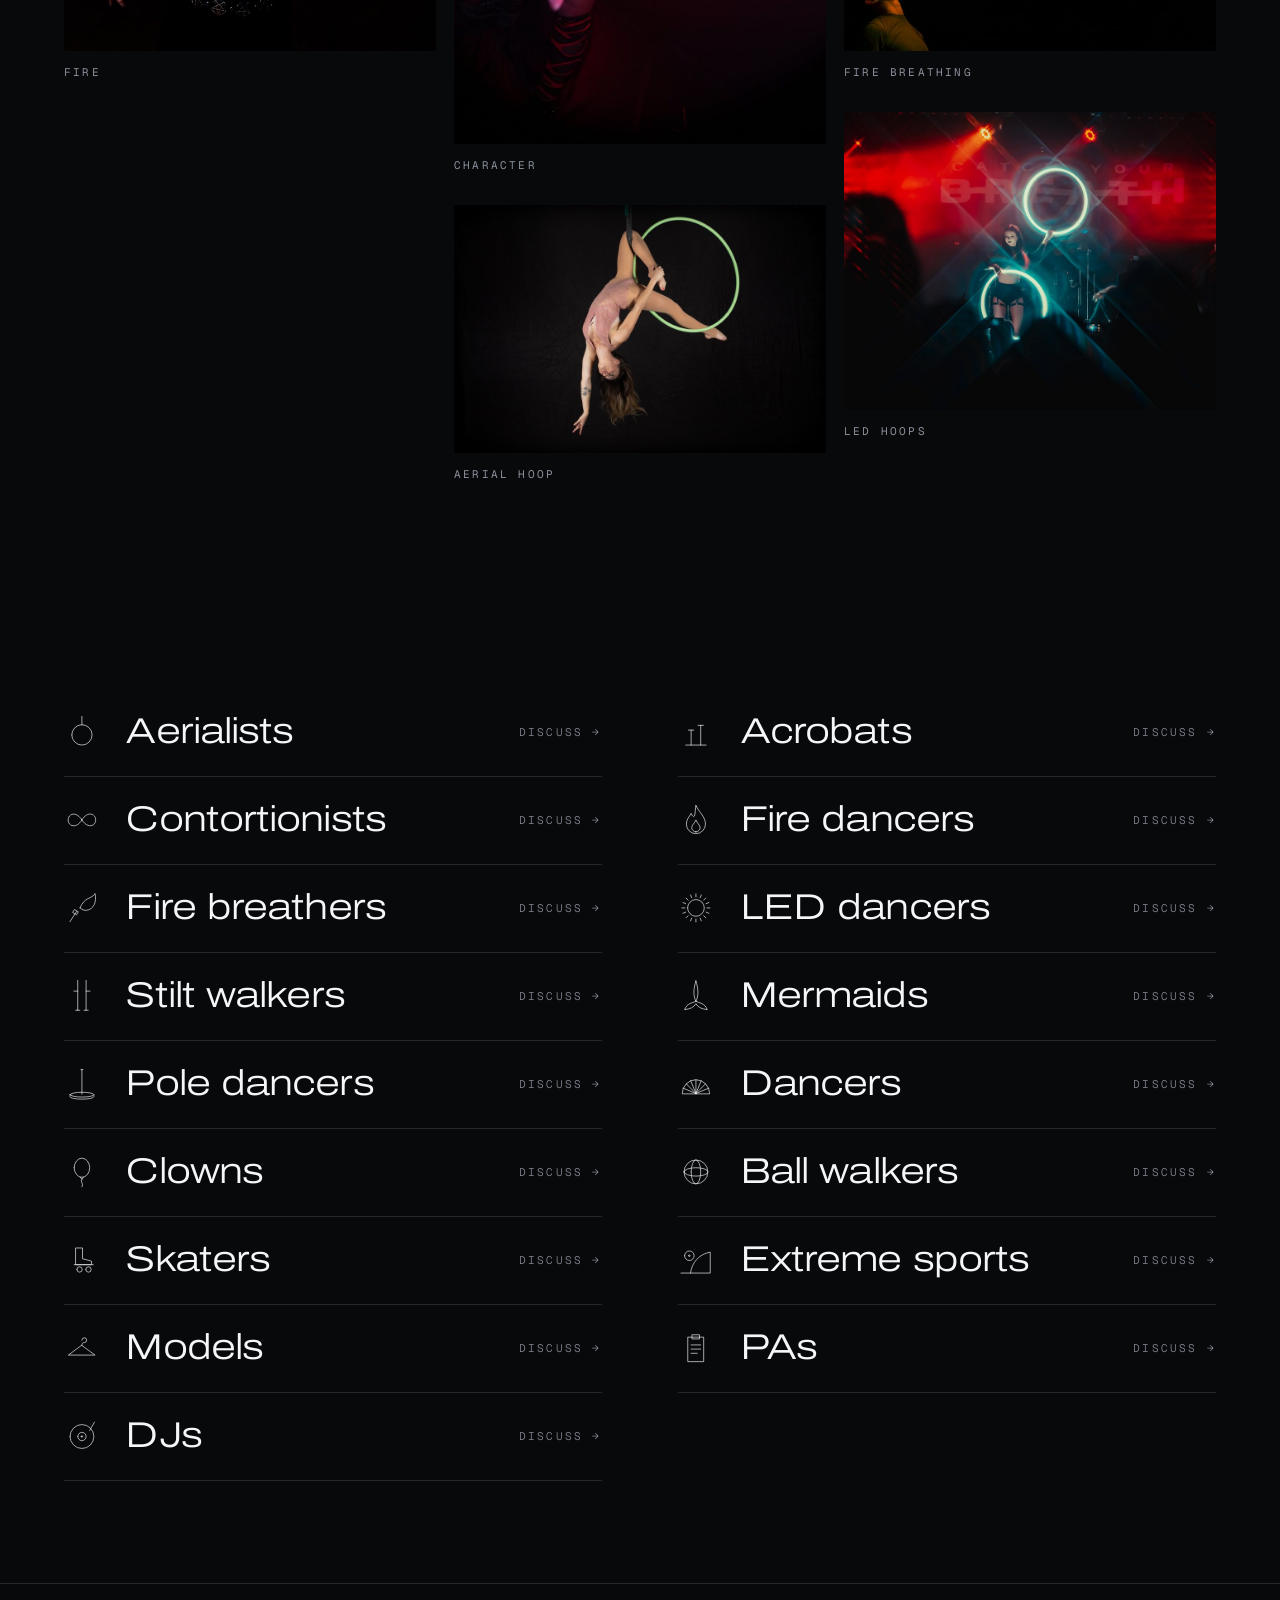
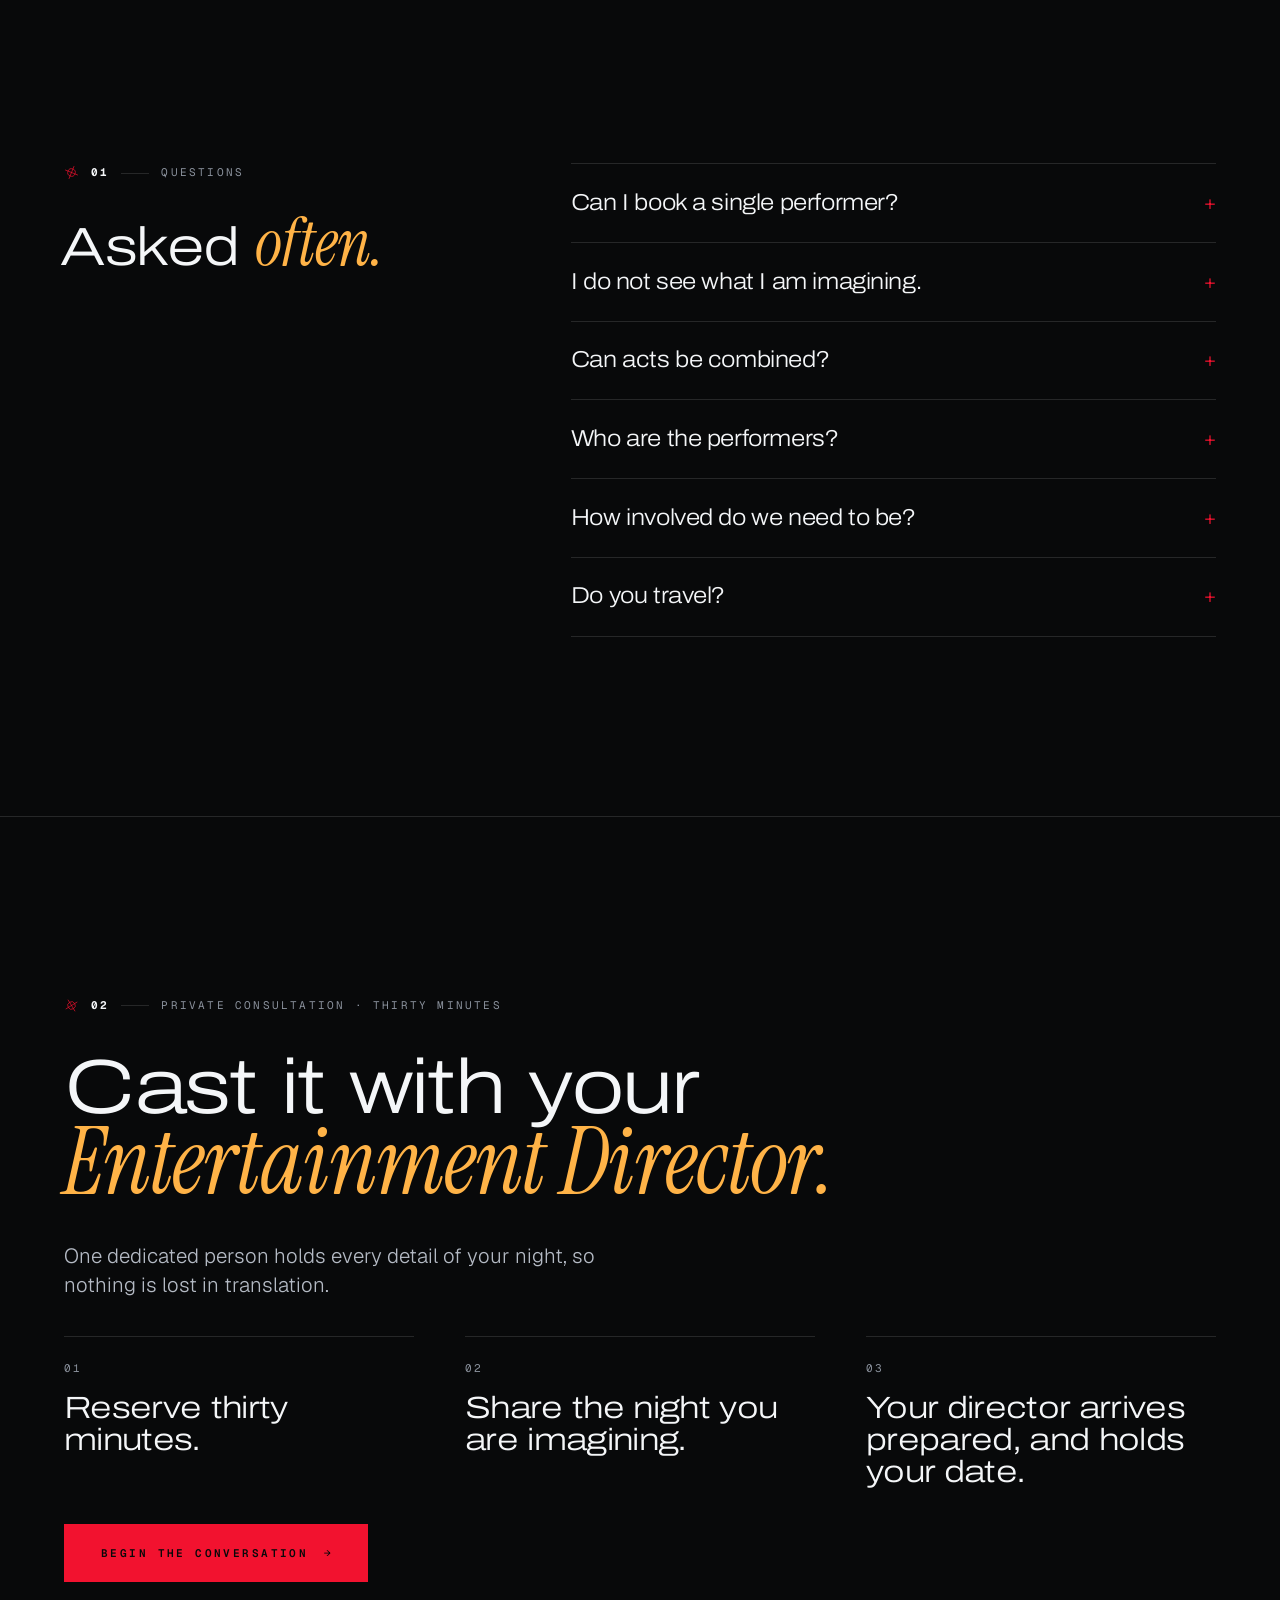
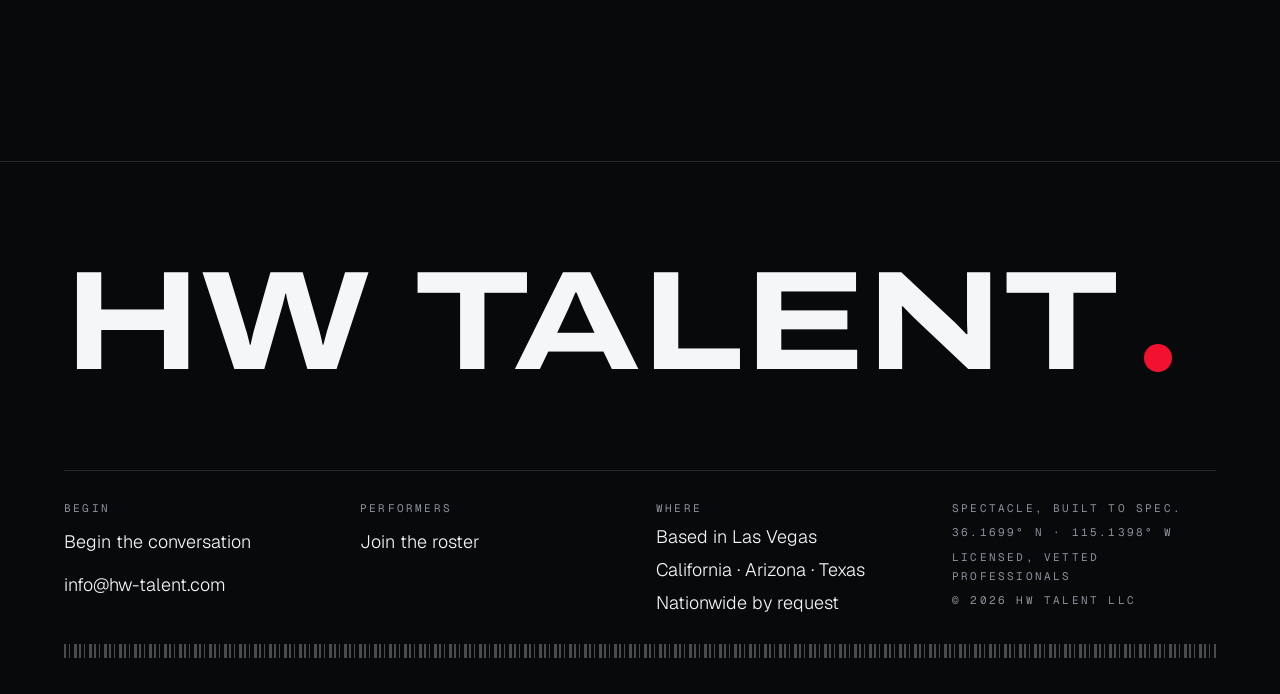
==== commit 80dc4048: "Events page: performers, equipment and extras by kind of event Co-Authored-By: Claude Fable 5.2 <nor" ====
--- a/acts.html
+++ b/acts.html
@@ -13,7 +13,7 @@
 <meta name="theme-color" content="#08090A">
 <link rel="canonical" href="https://hw-talent.com/acts.html">
 <link rel="icon" href="assets/img/favicon.svg" type="image/svg+xml">
-<link rel="stylesheet" href="assets/css/site.css?v=ae11b08e">
+<link rel="stylesheet" href="assets/css/site.css?v=76363bc5">
 <script>document.documentElement.className="js";try{if(sessionStorage.getItem("hw-seen"))document.documentElement.className+=" seen"}catch(e){}</script>
 </head>
 <body>
@@ -24,7 +24,7 @@
 <div class="right"><a class="link" href="consult.html">Begin the conversation</a><button class="burger" type="button" aria-expanded="false" aria-controls="menu">Menu</button></div>
 </div></header>
 <nav class="menu" id="menu" aria-label="Main">
-<ul><li><a href="acts.html" aria-current="page">Acts <span>Every kind of talent</span></a></li><li><a href="costumes.html">Costumes <span>Made by hand</span></a></li><li><a href="bespoke.html">Custom <span>Your logo, in light</span></a></li><li><a href="workshops.html">Workshops <span>Circus skills, taught</span></a></li><li><a href="rentals.html">Equipment <span>Engineered, installed, lit</span></a></li><li><a href="join.html">Join <span>Performers</span></a></li><li><a href="consult.html">Your director <span>Thirty minutes, private</span></a></li></ul>
+<ul><li><a href="events.html">Events <span>Every occasion</span></a></li><li><a href="acts.html" aria-current="page">Acts <span>Every kind of talent</span></a></li><li><a href="costumes.html">Costumes <span>Made by hand</span></a></li><li><a href="bespoke.html">Custom <span>Your logo, in light</span></a></li><li><a href="workshops.html">Workshops <span>Circus skills, taught</span></a></li><li><a href="rentals.html">Equipment <span>Engineered, installed, lit</span></a></li><li><a href="join.html">Join <span>Performers</span></a></li><li><a href="consult.html">Your director <span>Thirty minutes, private</span></a></li></ul>
 <div class="meta"><a class="lab w" href="mailto:info@hw-talent.com">info@hw-talent.com</a><span class="lab">Based in Las Vegas · Regularly in California, Arizona and Texas · Nationwide by request</span></div>
 </nav>
 <main id="main">
@@ -40,6 +40,6 @@
 </div>
 <div class="barcode" aria-hidden="true"></div>
 </div></footer>
-<script src="assets/js/gallery-data.js?v=ec38af8e"></script><script src="assets/js/gallery.js?v=8bff6b00"></script><script src="assets/js/site.js?v=1e8ed27b"></script>
+<script src="assets/js/gallery-data.js?v=ec38af8e"></script><script src="assets/js/gallery.js?v=8bff6b00"></script><script src="assets/js/site.js?v=2a916887"></script>
 </body>
 </html>
--- a/assets/css/site.css
+++ b/assets/css/site.css
@@ -551,3 +551,18 @@
 /* the LED line sits above the strip, on one line where there is room */
 .led .lead{max-width:none}
 .led{gap:clamp(22px,2.6vw,36px)}
+
+/* ---------- events: what we bring, by kind of event ---------- */
+.jump{display:flex;flex-wrap:wrap;gap:8px}
+.jump a.fbtn{display:inline-flex;align-items:center;text-decoration:none;background:rgba(8,9,10,.6)}
+.ev{scroll-margin-top:24px}
+.evgrid{display:grid;grid-template-columns:minmax(0,5fr) minmax(0,6fr);gap:clamp(36px,6vw,120px);align-items:start}
+.evlists{gap:clamp(22px,2.4vw,36px)}
+.grp{display:flex;flex-direction:column;gap:14px;padding-top:18px;border-top:1px solid var(--line)}
+.pills{display:flex;flex-wrap:wrap;gap:8px}
+.pill{display:inline-flex;align-items:center;gap:10px;min-height:44px;padding:0 18px;border:1px solid var(--line);border-radius:22px;background:rgba(8,9,10,.6);font-family:var(--mono);font-size:11px;letter-spacing:.16em;text-transform:uppercase;color:var(--white);text-decoration:none;transition:border-color .25s,color .25s,transform .5s var(--ease)}
+.pill .ic{width:22px;margin-left:-4px;transition:color .25s}
+.pill:active{opacity:.75}
+@media (hover:hover){.pill:hover,.pill:focus-visible{border-color:var(--amber);color:var(--amber);transform:translateY(-2px)}.pill:hover .ic{color:var(--amber)}}
+@media (max-width:900px){.evgrid{grid-template-columns:1fr}}
+@media (max-width:600px){.pill{font-size:10.5px;letter-spacing:.12em;padding:0 14px}}
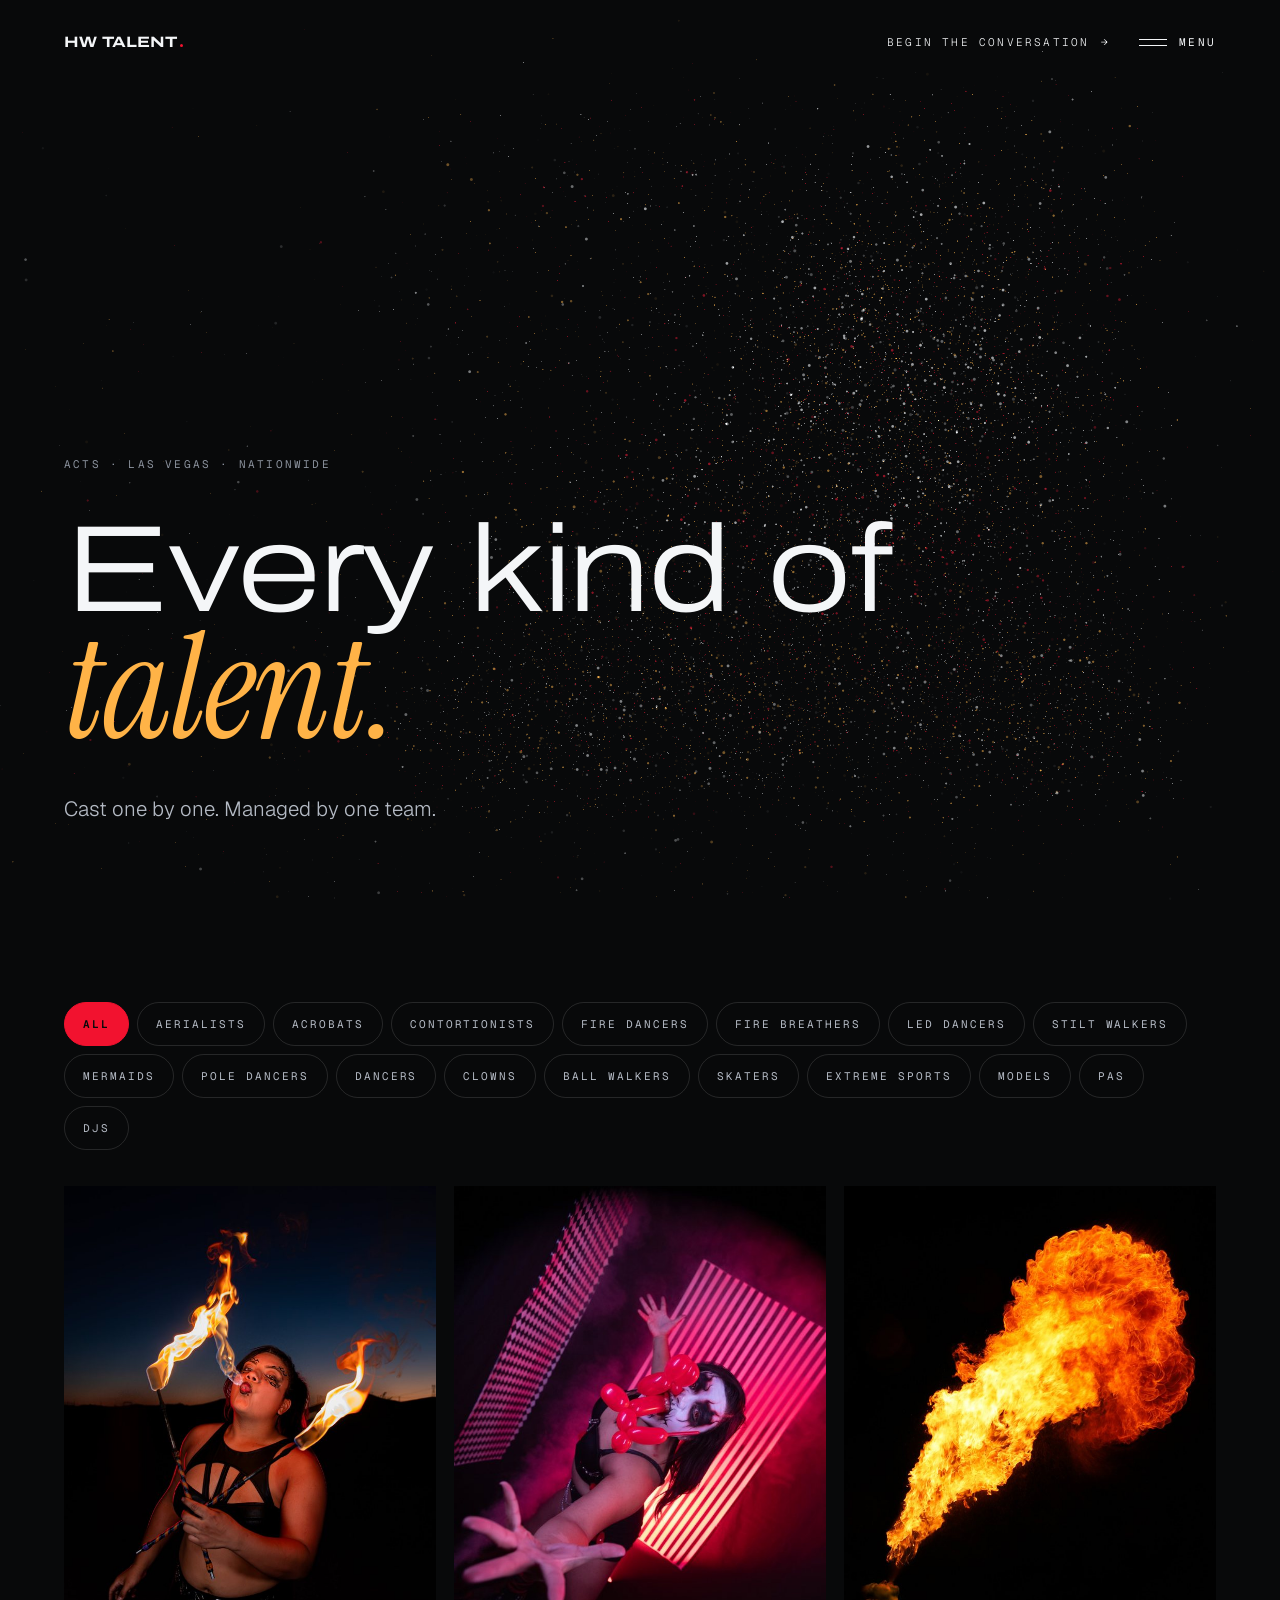
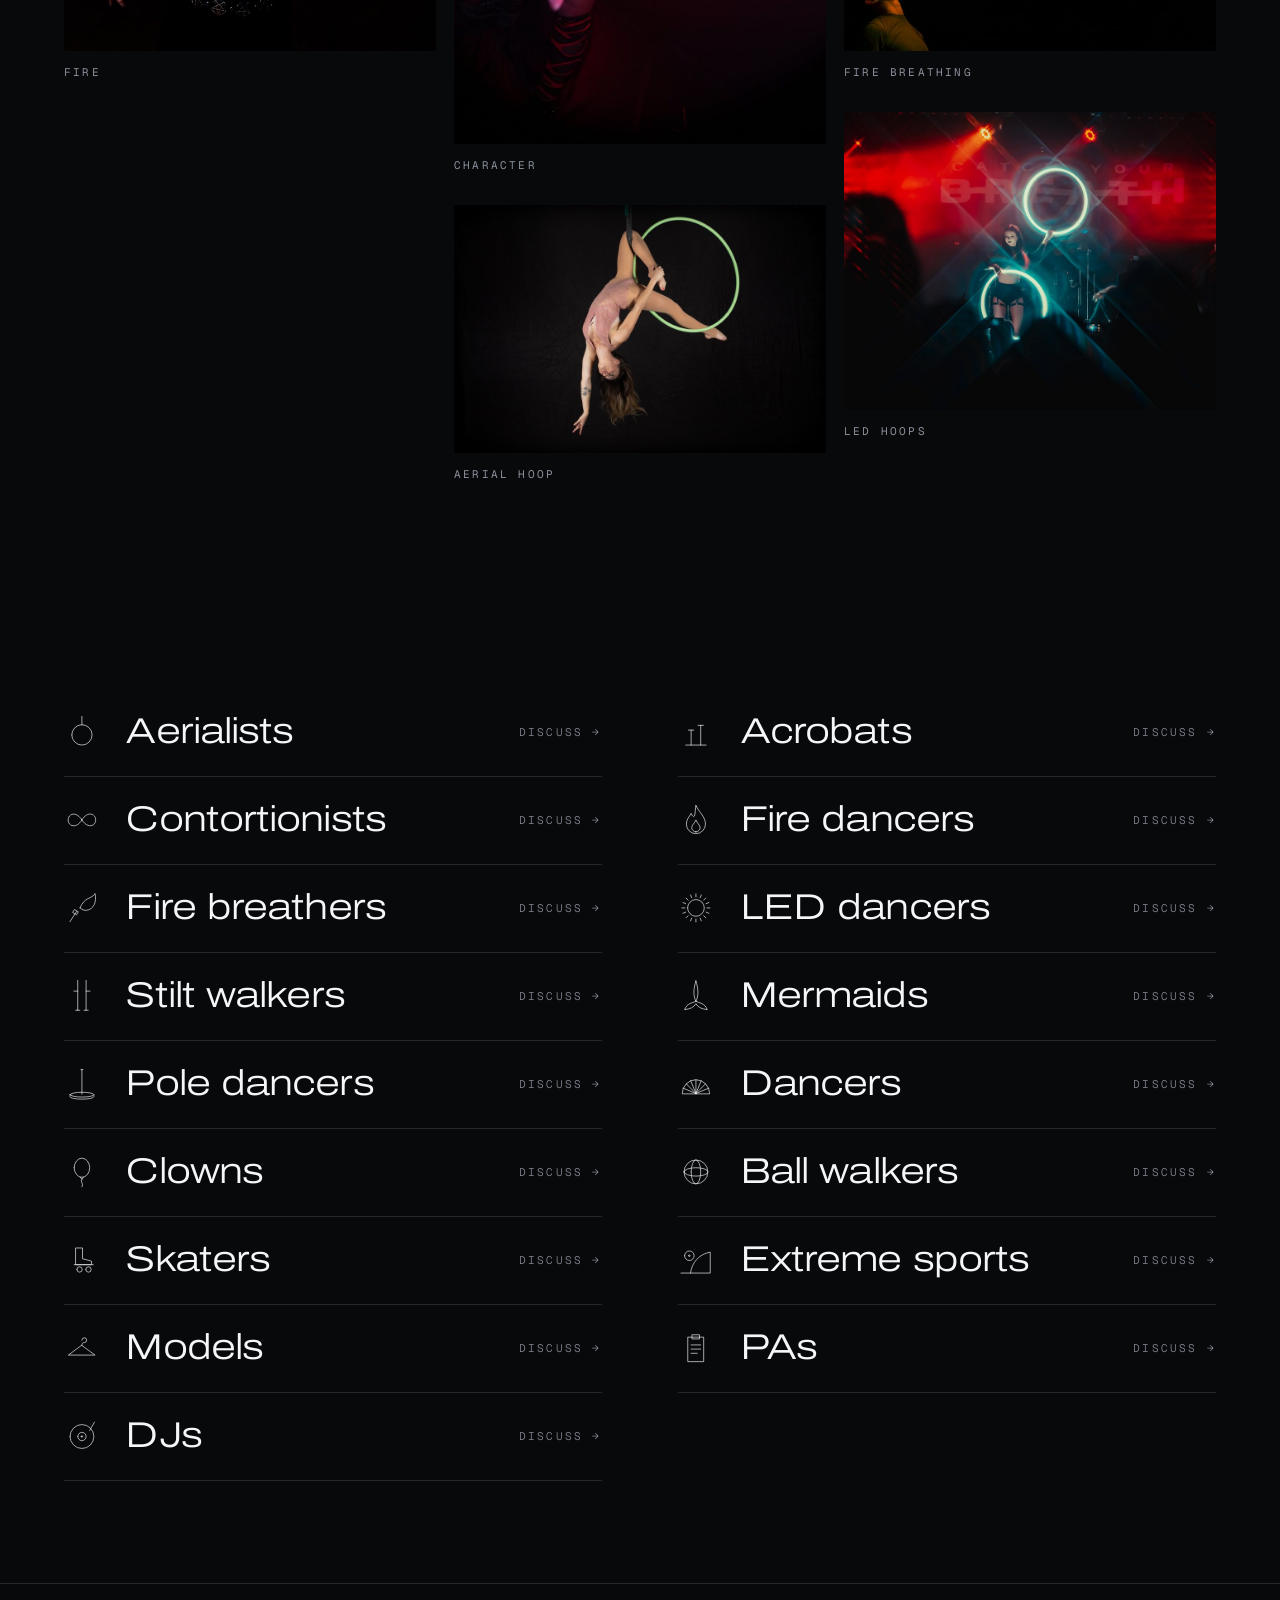
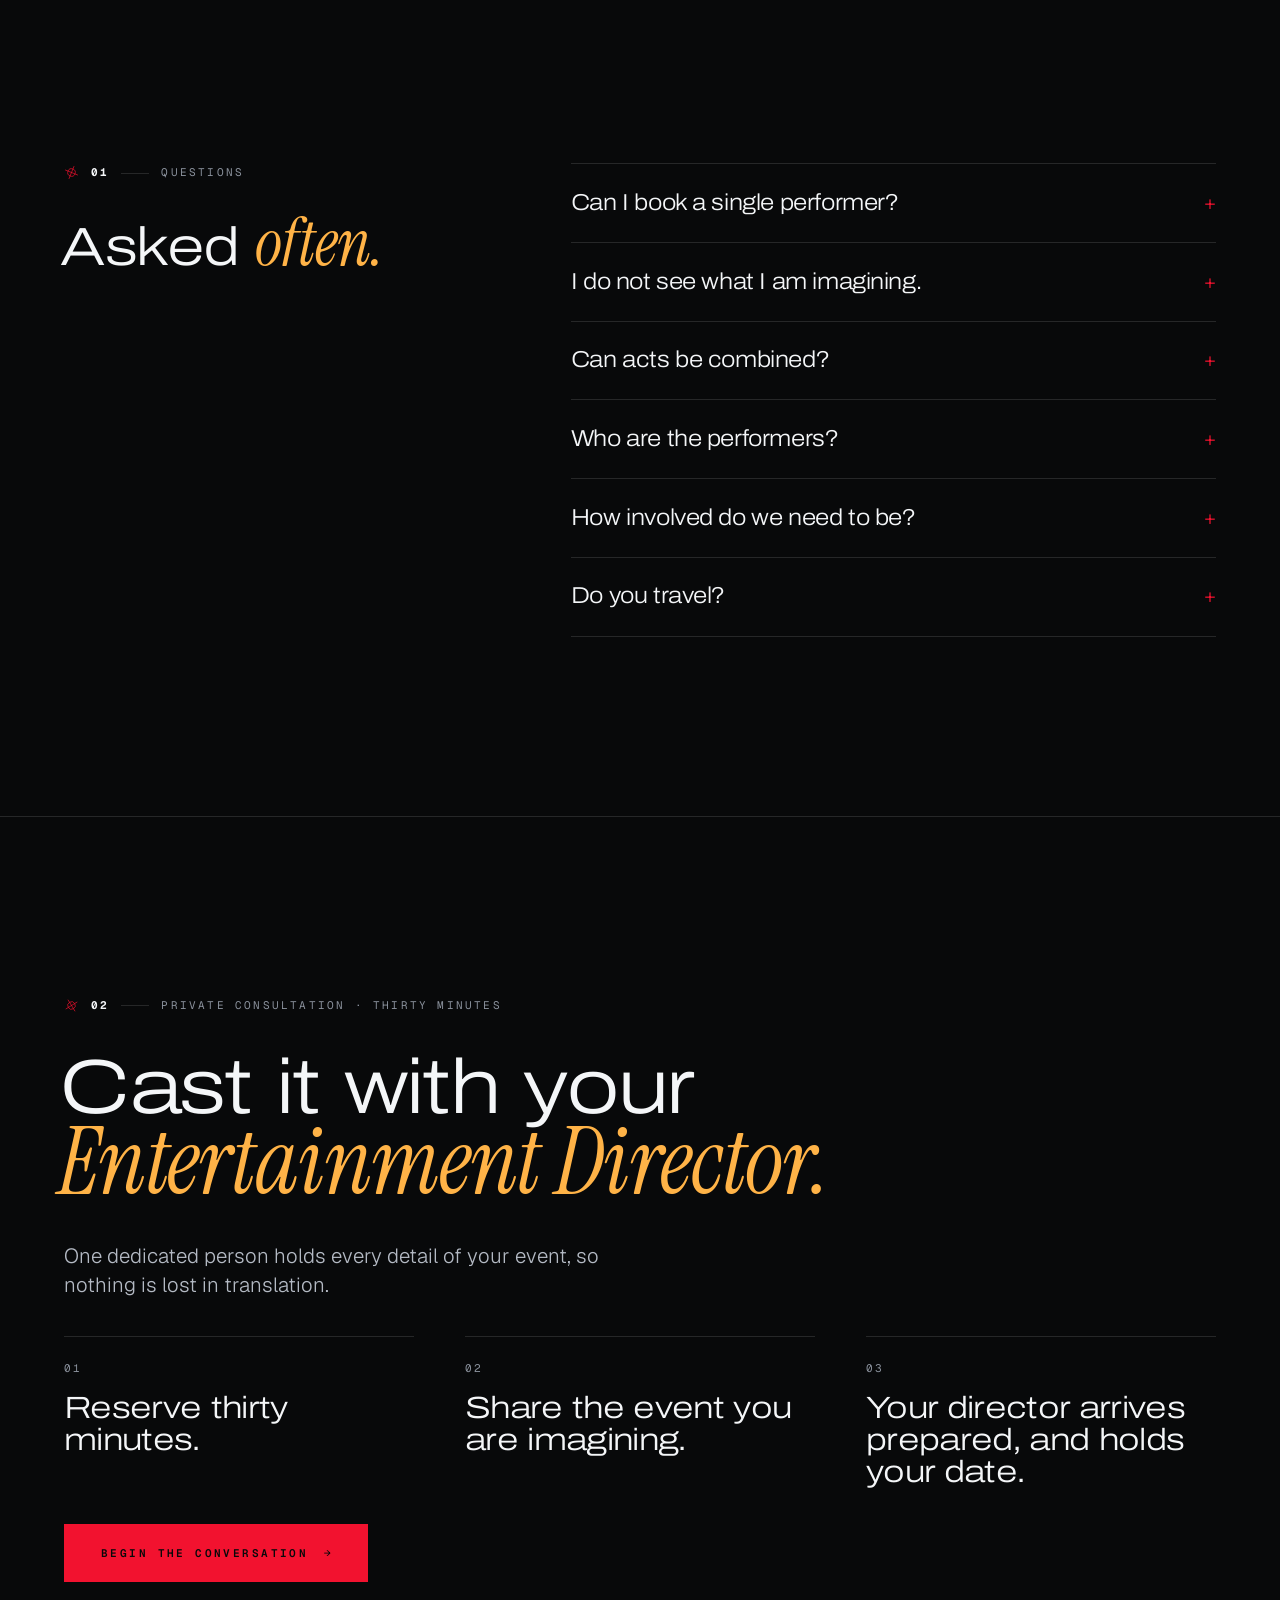
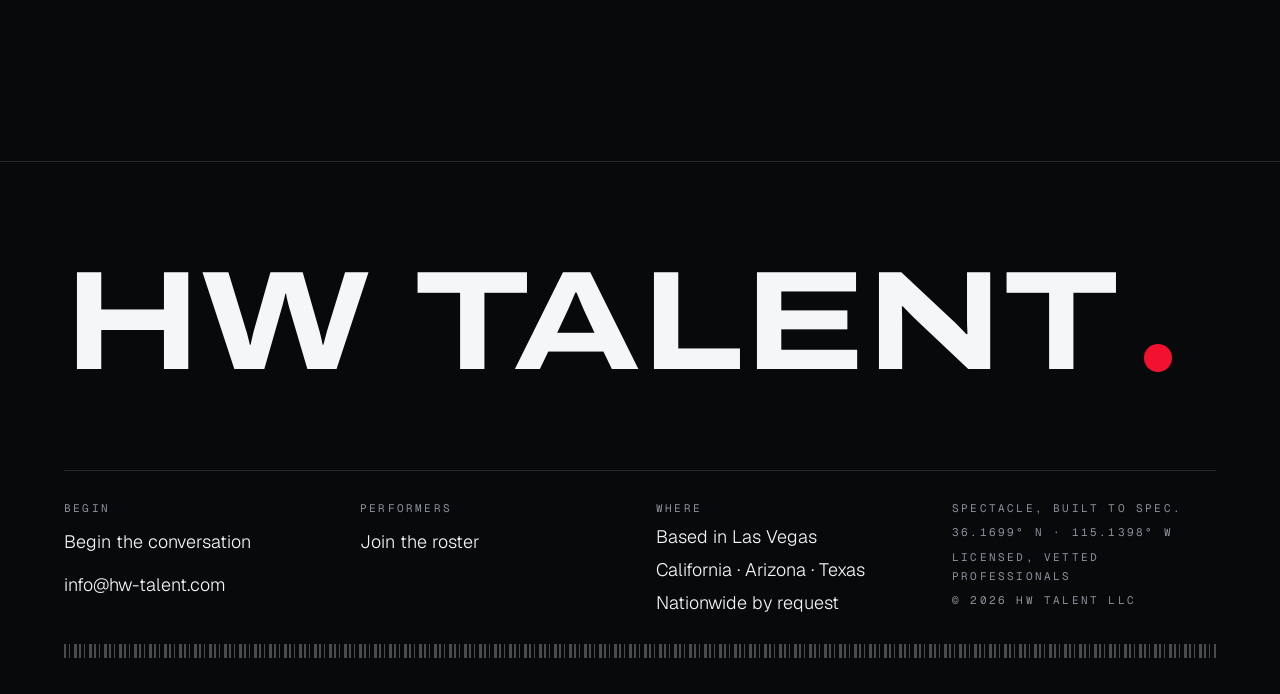
==== commit 7c99a833: "Say event, not night Co-Authored-By: Claude Fable 5.2 <noreply@anthropic.com> Claude-Session: https:" ====
--- a/acts.html
+++ b/acts.html
@@ -28,7 +28,7 @@
 <div class="meta"><a class="lab w" href="mailto:info@hw-talent.com">info@hw-talent.com</a><span class="lab">Based in Las Vegas · Regularly in California, Arizona and Texas · Nationwide by request</span></div>
 </nav>
 <main id="main">
-<section class="pagehead" data-form="star"><div class="wrap"><div class="stack"><span class="lab rv plain">Acts · Las Vegas · Nationwide</span><h1 class="d"><span class="up"><span>Every kind of</span></span><span class="up d1"><span><em>talent.</em></span></span></h1><p class="lead rv d2">Cast one by one. Managed by one team.</p></div></div></section><section class="sec snug" data-gallery="HW_ACTS" data-cats="HW_ACT_CATS" hidden><div class="wrap"><div class="filters" role="group" aria-label="Filter by discipline"></div><div class="gal"></div><div class="empty" hidden><h2 class="d" style="font-size:clamp(26px,3.6vw,60px);margin:16px 0 28px"><span data-empty-name></span>, on request.</h2><a class="btn" href="consult.html">Begin the conversation</a></div></div></section><section class="sec snug"><div class="wrap"><div class="rows two"><a class="rv has-ic" id="aerialists" href="consult.html"><svg class="ic" viewBox="0 0 120 120" fill="none" stroke="currentColor" stroke-width="2.2" stroke-linecap="round" stroke-linejoin="round" aria-hidden="true"><path d="M26 70 a34 34 0 1 0 68 0 a34 34 0 1 0 -68 0 M60 36 V8"/></svg><strong>Aerialists</strong><span>Discuss →</span></a><a class="rv has-ic" id="acrobats" href="consult.html"><svg class="ic" viewBox="0 0 120 120" fill="none" stroke="currentColor" stroke-width="2.2" stroke-linecap="round" stroke-linejoin="round" aria-hidden="true"><path d="M44 104 V54 M35 54 H53 M76 104 V38 M67 38 H85 M26 104 H94"/></svg><strong>Acrobats</strong><span>Discuss →</span></a><a class="rv has-ic" id="contortionists" href="consult.html"><svg class="ic" viewBox="0 0 120 120" fill="none" stroke="currentColor" stroke-width="2.2" stroke-linecap="round" stroke-linejoin="round" aria-hidden="true"><path d="M60 60 C42 30 14 38 14 60 C14 82 42 90 60 60 C78 30 106 38 106 60 C106 82 78 90 60 60 Z"/></svg><strong>Contortionists</strong><span>Discuss →</span></a><a class="rv has-ic" id="fire-dancers" href="consult.html"><svg class="ic" viewBox="0 0 120 120" fill="none" stroke="currentColor" stroke-width="2.2" stroke-linecap="round" stroke-linejoin="round" aria-hidden="true"><path d="M60 12 C72 36 92 50 92 74 A32 32 0 0 1 28 74 C28 58 38 50 44 38 C49 50 54 52 56 44 C58 34 58 24 60 12 Z M60 100 A14 14 0 0 1 46 86 C46 76 56 72 60 60 C64 72 74 76 74 86 A14 14 0 0 1 60 100 Z"/></svg><strong>Fire dancers</strong><span>Discuss →</span></a><a class="rv has-ic" id="fire-breathers" href="consult.html"><svg class="ic" viewBox="0 0 120 120" fill="none" stroke="currentColor" stroke-width="2.2" stroke-linecap="round" stroke-linejoin="round" aria-hidden="true"><path d="M20 106 L42 72 M36 66 l12 7 l-6 10 l-12 -7 z M54 60 C66 24 94 30 104 12 C110 40 100 64 76 68 C68 69 60 66 54 60 Z"/></svg><strong>Fire breathers</strong><span>Discuss →</span></a><a class="rv has-ic" id="led-dancers" href="consult.html"><svg class="ic" viewBox="0 0 120 120" fill="none" stroke="currentColor" stroke-width="2.2" stroke-linecap="round" stroke-linejoin="round" aria-hidden="true"><path d="M32 60 a28 28 0 1 0 56 0 a28 28 0 1 0 -56 0 M97.0 60.0 L107.0 60.0 M94.2 45.8 L103.4 42.0 M86.2 33.8 L93.2 26.8 M74.2 25.8 L78.0 16.6 M60.0 23.0 L60.0 13.0 M45.8 25.8 L42.0 16.6 M33.8 33.8 L26.8 26.8 M25.8 45.8 L16.6 42.0 M23.0 60.0 L13.0 60.0 M25.8 74.2 L16.6 78.0 M33.8 86.2 L26.8 93.2 M45.8 94.2 L42.0 103.4 M60.0 97.0 L60.0 107.0 M74.2 94.2 L78.0 103.4 M86.2 86.2 L93.2 93.2 M94.2 74.2 L103.4 78.0"/></svg><strong>LED dancers</strong><span>Discuss →</span></a><a class="rv has-ic" id="stilt-walkers" href="consult.html"><svg class="ic" viewBox="0 0 120 120" fill="none" stroke="currentColor" stroke-width="2.2" stroke-linecap="round" stroke-linejoin="round" aria-hidden="true"><path d="M46 8 V108 M46 44 H33 M74 8 V108 M74 44 H87 M39 108 H53 M67 108 H81"/></svg><strong>Stilt walkers</strong><span>Discuss →</span></a><a class="rv has-ic" id="mermaids" href="consult.html"><svg class="ic" viewBox="0 0 120 120" fill="none" stroke="currentColor" stroke-width="2.2" stroke-linecap="round" stroke-linejoin="round" aria-hidden="true"><path d="M60 10 C51 38 51 60 60 78 C69 60 69 38 60 10 Z M60 78 C48 84 30 84 22 106 C40 104 54 98 60 86 C66 98 80 104 98 106 C90 84 72 84 60 78 Z"/></svg><strong>Mermaids</strong><span>Discuss →</span></a><a class="rv has-ic" id="pole-dancers" href="consult.html"><svg class="ic" viewBox="0 0 120 120" fill="none" stroke="currentColor" stroke-width="2.2" stroke-linecap="round" stroke-linejoin="round" aria-hidden="true"><path d="M60 12 V94 M57 12 h6 M20 96 a40 8 0 1 0 80 0 a40 8 0 1 0 -80 0 M20 96 v7 a40 8 0 0 0 80 0 v-7"/></svg><strong>Pole dancers</strong><span>Discuss →</span></a><a class="rv has-ic" id="dancers" href="consult.html"><svg class="ic" viewBox="0 0 120 120" fill="none" stroke="currentColor" stroke-width="2.2" stroke-linecap="round" stroke-linejoin="round" aria-hidden="true"><path d="M14 92 A46 46 0 0 1 106 92 Z M60.0 92.0 L102.5 74.4 M60.0 92.0 L92.5 59.5 M60.0 92.0 L77.6 49.5 M60.0 92.0 L60.0 46.0 M60.0 92.0 L42.4 49.5 M60.0 92.0 L27.5 59.5 M60.0 92.0 L17.5 74.4"/></svg><strong>Dancers</strong><span>Discuss →</span></a><a class="rv has-ic" id="clowns" href="consult.html"><svg class="ic" viewBox="0 0 120 120" fill="none" stroke="currentColor" stroke-width="2.2" stroke-linecap="round" stroke-linejoin="round" aria-hidden="true"><path d="M34 46 a26 32 0 1 0 52 0 a26 32 0 1 0 -52 0 M55 78 l5 7 l5 -7 M60 85 C52 92 68 100 60 110"/></svg><strong>Clowns</strong><span>Discuss →</span></a><a class="rv has-ic" id="ball-walkers" href="consult.html"><svg class="ic" viewBox="0 0 120 120" fill="none" stroke="currentColor" stroke-width="2.2" stroke-linecap="round" stroke-linejoin="round" aria-hidden="true"><path d="M20 60 a40 40 0 1 0 80 0 a40 40 0 1 0 -80 0 M44 60 a16 40 0 1 0 32 0 a16 40 0 1 0 -32 0 M20 60 a40 14 0 1 0 80 0 a40 14 0 1 0 -80 0"/></svg><strong>Ball walkers</strong><span>Discuss →</span></a><a class="rv has-ic" id="skaters" href="consult.html"><svg class="ic" viewBox="0 0 120 120" fill="none" stroke="currentColor" stroke-width="2.2" stroke-linecap="round" stroke-linejoin="round" aria-hidden="true"><path d="M40 20 H62 V56 L92 64 V76 H40 Z M34 76 H98 M43 92 a9 9 0 1 0 18 0 a9 9 0 1 0 -18 0 M73 92 a9 9 0 1 0 18 0 a9 9 0 1 0 -18 0"/></svg><strong>Skaters</strong><span>Discuss →</span></a><a class="rv has-ic" id="extreme-sports" href="consult.html"><svg class="ic" viewBox="0 0 120 120" fill="none" stroke="currentColor" stroke-width="2.2" stroke-linecap="round" stroke-linejoin="round" aria-hidden="true"><path d="M10 104 H108 V34 C72 40 46 68 42 104 M22 46 a16 16 0 1 0 32 0 a16 16 0 1 0 -32 0 M35.4 46 a2.6 2.6 0 1 0 5.2 0 a2.6 2.6 0 1 0 -5.2 0"/></svg><strong>Extreme sports</strong><span>Discuss →</span></a><a class="rv has-ic" id="models" href="consult.html"><svg class="ic" viewBox="0 0 120 120" fill="none" stroke="currentColor" stroke-width="2.2" stroke-linecap="round" stroke-linejoin="round" aria-hidden="true"><path d="M60 34 a8 8 0 1 1 8 8 c-6 0 -8 4 -8 10 M60 52 L104 84 H16 Z"/></svg><strong>Models</strong><span>Discuss →</span></a><a class="rv has-ic" id="pas" href="consult.html"><svg class="ic" viewBox="0 0 120 120" fill="none" stroke="currentColor" stroke-width="2.2" stroke-linecap="round" stroke-linejoin="round" aria-hidden="true"><path d="M34 24 H86 V106 H34 Z M48 16 H72 V30 H48 Z M44 50 H76 M44 64 H76 M44 78 H64"/></svg><strong>PAs</strong><span>Discuss →</span></a><a class="rv has-ic" id="djs" href="consult.html"><svg class="ic" viewBox="0 0 120 120" fill="none" stroke="currentColor" stroke-width="2.2" stroke-linecap="round" stroke-linejoin="round" aria-hidden="true"><path d="M20 62 a40 40 0 1 0 80 0 a40 40 0 1 0 -80 0 M46 62 a14 14 0 1 0 28 0 a14 14 0 1 0 -28 0 M57.4 62 a2.6 2.6 0 1 0 5.2 0 a2.6 2.6 0 1 0 -5.2 0 M102 14 L86 42"/></svg><strong>DJs</strong><span>Discuss →</span></a></div></div></section><section class="sec rule"><div class="wrap faq"><div class="stack"><span class="lab idx rv"><svg class="reg" viewBox="0 0 24 24" fill="none" stroke="currentColor" stroke-width="1" aria-hidden="true"><path d="M6 12 a6 6 0 1 0 12 0 a6 6 0 1 0 -12 0 M12 1 V23 M1 12 H23"/></svg><b class="n"></b>Questions</span><h2 class="d rv d1">Asked <em>often.</em></h2></div><div class="rv d2"><details class="q"><summary>Can I book a single performer?</summary><p>Yes. One artist or a full cast, the standard is the same.</p></details><details class="q"><summary>I do not see what I am imagining.</summary><p>Good. This list is where we start, not where we stop.</p></details><details class="q"><summary>Can acts be combined?</summary><p>That is where it gets interesting. Fire in the air. Light on stilts. Ask for the combination nobody has seen.</p></details><details class="q"><summary>Who are the performers?</summary><p>Licensed, vetted professionals, chosen by us for each night. Nobody is sent from a list.</p></details><details class="q"><summary>How involved do we need to be?</summary><p>As hands-on or as hands-off as you like. Approve every stitch, or hand us the night and arrive as a guest.</p></details><details class="q"><summary>Do you travel?</summary><p>Yes. We are based in Las Vegas and regularly work in California, Arizona and Texas. Anywhere else in the country, ask.</p></details></div></div></section><section class="sec rule director" id="consult"><div class="wrap stack"><span class="lab idx rv"><svg class="reg" viewBox="0 0 24 24" fill="none" stroke="currentColor" stroke-width="1" aria-hidden="true"><path d="M6 12 a6 6 0 1 0 12 0 a6 6 0 1 0 -12 0 M12 1 V23 M1 12 H23"/></svg><b class="n"></b>Private consultation · Thirty minutes</span><h2 class="d rv d1">Cast it with your <em>Entertainment Director.</em></h2><p class="lead rv d2">One dedicated person holds every detail of your night, so nothing is lost in translation.</p><ol class="steps rv d2"><li><span class="lab">01</span><strong>Reserve thirty minutes.</strong></li><li><span class="lab">02</span><strong>Share the night you are imagining.</strong></li><li><span class="lab">03</span><strong>Your director arrives prepared, and holds your date.</strong></li></ol><div class="row rv d3"><a class="btn" href="consult.html">Begin the conversation</a></div></div></section><dialog class="lb" aria-label="Photo"><div class="in"><button class="btn sm plain close" type="button">Close</button><img alt=""><div class="cap lab"></div></div></dialog>
+<section class="pagehead" data-form="star"><div class="wrap"><div class="stack"><span class="lab rv plain">Acts · Las Vegas · Nationwide</span><h1 class="d"><span class="up"><span>Every kind of</span></span><span class="up d1"><span><em>talent.</em></span></span></h1><p class="lead rv d2">Cast one by one. Managed by one team.</p></div></div></section><section class="sec snug" data-gallery="HW_ACTS" data-cats="HW_ACT_CATS" hidden><div class="wrap"><div class="filters" role="group" aria-label="Filter by discipline"></div><div class="gal"></div><div class="empty" hidden><h2 class="d" style="font-size:clamp(26px,3.6vw,60px);margin:16px 0 28px"><span data-empty-name></span>, on request.</h2><a class="btn" href="consult.html">Begin the conversation</a></div></div></section><section class="sec snug"><div class="wrap"><div class="rows two"><a class="rv has-ic" id="aerialists" href="consult.html"><svg class="ic" viewBox="0 0 120 120" fill="none" stroke="currentColor" stroke-width="2.2" stroke-linecap="round" stroke-linejoin="round" aria-hidden="true"><path d="M26 70 a34 34 0 1 0 68 0 a34 34 0 1 0 -68 0 M60 36 V8"/></svg><strong>Aerialists</strong><span>Discuss →</span></a><a class="rv has-ic" id="acrobats" href="consult.html"><svg class="ic" viewBox="0 0 120 120" fill="none" stroke="currentColor" stroke-width="2.2" stroke-linecap="round" stroke-linejoin="round" aria-hidden="true"><path d="M44 104 V54 M35 54 H53 M76 104 V38 M67 38 H85 M26 104 H94"/></svg><strong>Acrobats</strong><span>Discuss →</span></a><a class="rv has-ic" id="contortionists" href="consult.html"><svg class="ic" viewBox="0 0 120 120" fill="none" stroke="currentColor" stroke-width="2.2" stroke-linecap="round" stroke-linejoin="round" aria-hidden="true"><path d="M60 60 C42 30 14 38 14 60 C14 82 42 90 60 60 C78 30 106 38 106 60 C106 82 78 90 60 60 Z"/></svg><strong>Contortionists</strong><span>Discuss →</span></a><a class="rv has-ic" id="fire-dancers" href="consult.html"><svg class="ic" viewBox="0 0 120 120" fill="none" stroke="currentColor" stroke-width="2.2" stroke-linecap="round" stroke-linejoin="round" aria-hidden="true"><path d="M60 12 C72 36 92 50 92 74 A32 32 0 0 1 28 74 C28 58 38 50 44 38 C49 50 54 52 56 44 C58 34 58 24 60 12 Z M60 100 A14 14 0 0 1 46 86 C46 76 56 72 60 60 C64 72 74 76 74 86 A14 14 0 0 1 60 100 Z"/></svg><strong>Fire dancers</strong><span>Discuss →</span></a><a class="rv has-ic" id="fire-breathers" href="consult.html"><svg class="ic" viewBox="0 0 120 120" fill="none" stroke="currentColor" stroke-width="2.2" stroke-linecap="round" stroke-linejoin="round" aria-hidden="true"><path d="M20 106 L42 72 M36 66 l12 7 l-6 10 l-12 -7 z M54 60 C66 24 94 30 104 12 C110 40 100 64 76 68 C68 69 60 66 54 60 Z"/></svg><strong>Fire breathers</strong><span>Discuss →</span></a><a class="rv has-ic" id="led-dancers" href="consult.html"><svg class="ic" viewBox="0 0 120 120" fill="none" stroke="currentColor" stroke-width="2.2" stroke-linecap="round" stroke-linejoin="round" aria-hidden="true"><path d="M32 60 a28 28 0 1 0 56 0 a28 28 0 1 0 -56 0 M97.0 60.0 L107.0 60.0 M94.2 45.8 L103.4 42.0 M86.2 33.8 L93.2 26.8 M74.2 25.8 L78.0 16.6 M60.0 23.0 L60.0 13.0 M45.8 25.8 L42.0 16.6 M33.8 33.8 L26.8 26.8 M25.8 45.8 L16.6 42.0 M23.0 60.0 L13.0 60.0 M25.8 74.2 L16.6 78.0 M33.8 86.2 L26.8 93.2 M45.8 94.2 L42.0 103.4 M60.0 97.0 L60.0 107.0 M74.2 94.2 L78.0 103.4 M86.2 86.2 L93.2 93.2 M94.2 74.2 L103.4 78.0"/></svg><strong>LED dancers</strong><span>Discuss →</span></a><a class="rv has-ic" id="stilt-walkers" href="consult.html"><svg class="ic" viewBox="0 0 120 120" fill="none" stroke="currentColor" stroke-width="2.2" stroke-linecap="round" stroke-linejoin="round" aria-hidden="true"><path d="M46 8 V108 M46 44 H33 M74 8 V108 M74 44 H87 M39 108 H53 M67 108 H81"/></svg><strong>Stilt walkers</strong><span>Discuss →</span></a><a class="rv has-ic" id="mermaids" href="consult.html"><svg class="ic" viewBox="0 0 120 120" fill="none" stroke="currentColor" stroke-width="2.2" stroke-linecap="round" stroke-linejoin="round" aria-hidden="true"><path d="M60 10 C51 38 51 60 60 78 C69 60 69 38 60 10 Z M60 78 C48 84 30 84 22 106 C40 104 54 98 60 86 C66 98 80 104 98 106 C90 84 72 84 60 78 Z"/></svg><strong>Mermaids</strong><span>Discuss →</span></a><a class="rv has-ic" id="pole-dancers" href="consult.html"><svg class="ic" viewBox="0 0 120 120" fill="none" stroke="currentColor" stroke-width="2.2" stroke-linecap="round" stroke-linejoin="round" aria-hidden="true"><path d="M60 12 V94 M57 12 h6 M20 96 a40 8 0 1 0 80 0 a40 8 0 1 0 -80 0 M20 96 v7 a40 8 0 0 0 80 0 v-7"/></svg><strong>Pole dancers</strong><span>Discuss →</span></a><a class="rv has-ic" id="dancers" href="consult.html"><svg class="ic" viewBox="0 0 120 120" fill="none" stroke="currentColor" stroke-width="2.2" stroke-linecap="round" stroke-linejoin="round" aria-hidden="true"><path d="M14 92 A46 46 0 0 1 106 92 Z M60.0 92.0 L102.5 74.4 M60.0 92.0 L92.5 59.5 M60.0 92.0 L77.6 49.5 M60.0 92.0 L60.0 46.0 M60.0 92.0 L42.4 49.5 M60.0 92.0 L27.5 59.5 M60.0 92.0 L17.5 74.4"/></svg><strong>Dancers</strong><span>Discuss →</span></a><a class="rv has-ic" id="clowns" href="consult.html"><svg class="ic" viewBox="0 0 120 120" fill="none" stroke="currentColor" stroke-width="2.2" stroke-linecap="round" stroke-linejoin="round" aria-hidden="true"><path d="M34 46 a26 32 0 1 0 52 0 a26 32 0 1 0 -52 0 M55 78 l5 7 l5 -7 M60 85 C52 92 68 100 60 110"/></svg><strong>Clowns</strong><span>Discuss →</span></a><a class="rv has-ic" id="ball-walkers" href="consult.html"><svg class="ic" viewBox="0 0 120 120" fill="none" stroke="currentColor" stroke-width="2.2" stroke-linecap="round" stroke-linejoin="round" aria-hidden="true"><path d="M20 60 a40 40 0 1 0 80 0 a40 40 0 1 0 -80 0 M44 60 a16 40 0 1 0 32 0 a16 40 0 1 0 -32 0 M20 60 a40 14 0 1 0 80 0 a40 14 0 1 0 -80 0"/></svg><strong>Ball walkers</strong><span>Discuss →</span></a><a class="rv has-ic" id="skaters" href="consult.html"><svg class="ic" viewBox="0 0 120 120" fill="none" stroke="currentColor" stroke-width="2.2" stroke-linecap="round" stroke-linejoin="round" aria-hidden="true"><path d="M40 20 H62 V56 L92 64 V76 H40 Z M34 76 H98 M43 92 a9 9 0 1 0 18 0 a9 9 0 1 0 -18 0 M73 92 a9 9 0 1 0 18 0 a9 9 0 1 0 -18 0"/></svg><strong>Skaters</strong><span>Discuss →</span></a><a class="rv has-ic" id="extreme-sports" href="consult.html"><svg class="ic" viewBox="0 0 120 120" fill="none" stroke="currentColor" stroke-width="2.2" stroke-linecap="round" stroke-linejoin="round" aria-hidden="true"><path d="M10 104 H108 V34 C72 40 46 68 42 104 M22 46 a16 16 0 1 0 32 0 a16 16 0 1 0 -32 0 M35.4 46 a2.6 2.6 0 1 0 5.2 0 a2.6 2.6 0 1 0 -5.2 0"/></svg><strong>Extreme sports</strong><span>Discuss →</span></a><a class="rv has-ic" id="models" href="consult.html"><svg class="ic" viewBox="0 0 120 120" fill="none" stroke="currentColor" stroke-width="2.2" stroke-linecap="round" stroke-linejoin="round" aria-hidden="true"><path d="M60 34 a8 8 0 1 1 8 8 c-6 0 -8 4 -8 10 M60 52 L104 84 H16 Z"/></svg><strong>Models</strong><span>Discuss →</span></a><a class="rv has-ic" id="pas" href="consult.html"><svg class="ic" viewBox="0 0 120 120" fill="none" stroke="currentColor" stroke-width="2.2" stroke-linecap="round" stroke-linejoin="round" aria-hidden="true"><path d="M34 24 H86 V106 H34 Z M48 16 H72 V30 H48 Z M44 50 H76 M44 64 H76 M44 78 H64"/></svg><strong>PAs</strong><span>Discuss →</span></a><a class="rv has-ic" id="djs" href="consult.html"><svg class="ic" viewBox="0 0 120 120" fill="none" stroke="currentColor" stroke-width="2.2" stroke-linecap="round" stroke-linejoin="round" aria-hidden="true"><path d="M20 62 a40 40 0 1 0 80 0 a40 40 0 1 0 -80 0 M46 62 a14 14 0 1 0 28 0 a14 14 0 1 0 -28 0 M57.4 62 a2.6 2.6 0 1 0 5.2 0 a2.6 2.6 0 1 0 -5.2 0 M102 14 L86 42"/></svg><strong>DJs</strong><span>Discuss →</span></a></div></div></section><section class="sec rule"><div class="wrap faq"><div class="stack"><span class="lab idx rv"><svg class="reg" viewBox="0 0 24 24" fill="none" stroke="currentColor" stroke-width="1" aria-hidden="true"><path d="M6 12 a6 6 0 1 0 12 0 a6 6 0 1 0 -12 0 M12 1 V23 M1 12 H23"/></svg><b class="n"></b>Questions</span><h2 class="d rv d1">Asked <em>often.</em></h2></div><div class="rv d2"><details class="q"><summary>Can I book a single performer?</summary><p>Yes. One artist or a full cast, the standard is the same.</p></details><details class="q"><summary>I do not see what I am imagining.</summary><p>Good. This list is where we start, not where we stop.</p></details><details class="q"><summary>Can acts be combined?</summary><p>That is where it gets interesting. Fire in the air. Light on stilts. Ask for the combination nobody has seen.</p></details><details class="q"><summary>Who are the performers?</summary><p>Licensed, vetted professionals, chosen by us for each event. Nobody is sent from a list.</p></details><details class="q"><summary>How involved do we need to be?</summary><p>As hands-on or as hands-off as you like. Approve every stitch, or hand us the event and arrive as a guest.</p></details><details class="q"><summary>Do you travel?</summary><p>Yes. We are based in Las Vegas and regularly work in California, Arizona and Texas. Anywhere else in the country, ask.</p></details></div></div></section><section class="sec rule director" id="consult"><div class="wrap stack"><span class="lab idx rv"><svg class="reg" viewBox="0 0 24 24" fill="none" stroke="currentColor" stroke-width="1" aria-hidden="true"><path d="M6 12 a6 6 0 1 0 12 0 a6 6 0 1 0 -12 0 M12 1 V23 M1 12 H23"/></svg><b class="n"></b>Private consultation · Thirty minutes</span><h2 class="d rv d1">Cast it with your <em>Entertainment Director.</em></h2><p class="lead rv d2">One dedicated person holds every detail of your event, so nothing is lost in translation.</p><ol class="steps rv d2"><li><span class="lab">01</span><strong>Reserve thirty minutes.</strong></li><li><span class="lab">02</span><strong>Share the event you are imagining.</strong></li><li><span class="lab">03</span><strong>Your director arrives prepared, and holds your date.</strong></li></ol><div class="row rv d3"><a class="btn" href="consult.html">Begin the conversation</a></div></div></section><dialog class="lb" aria-label="Photo"><div class="in"><button class="btn sm plain close" type="button">Close</button><img alt=""><div class="cap lab"></div></div></dialog>
 </main>
 <footer class="foot"><div class="wrap">
 <a class="wm big" href="index.html" aria-label="HW Talent, home">HW Talent<i></i></a>
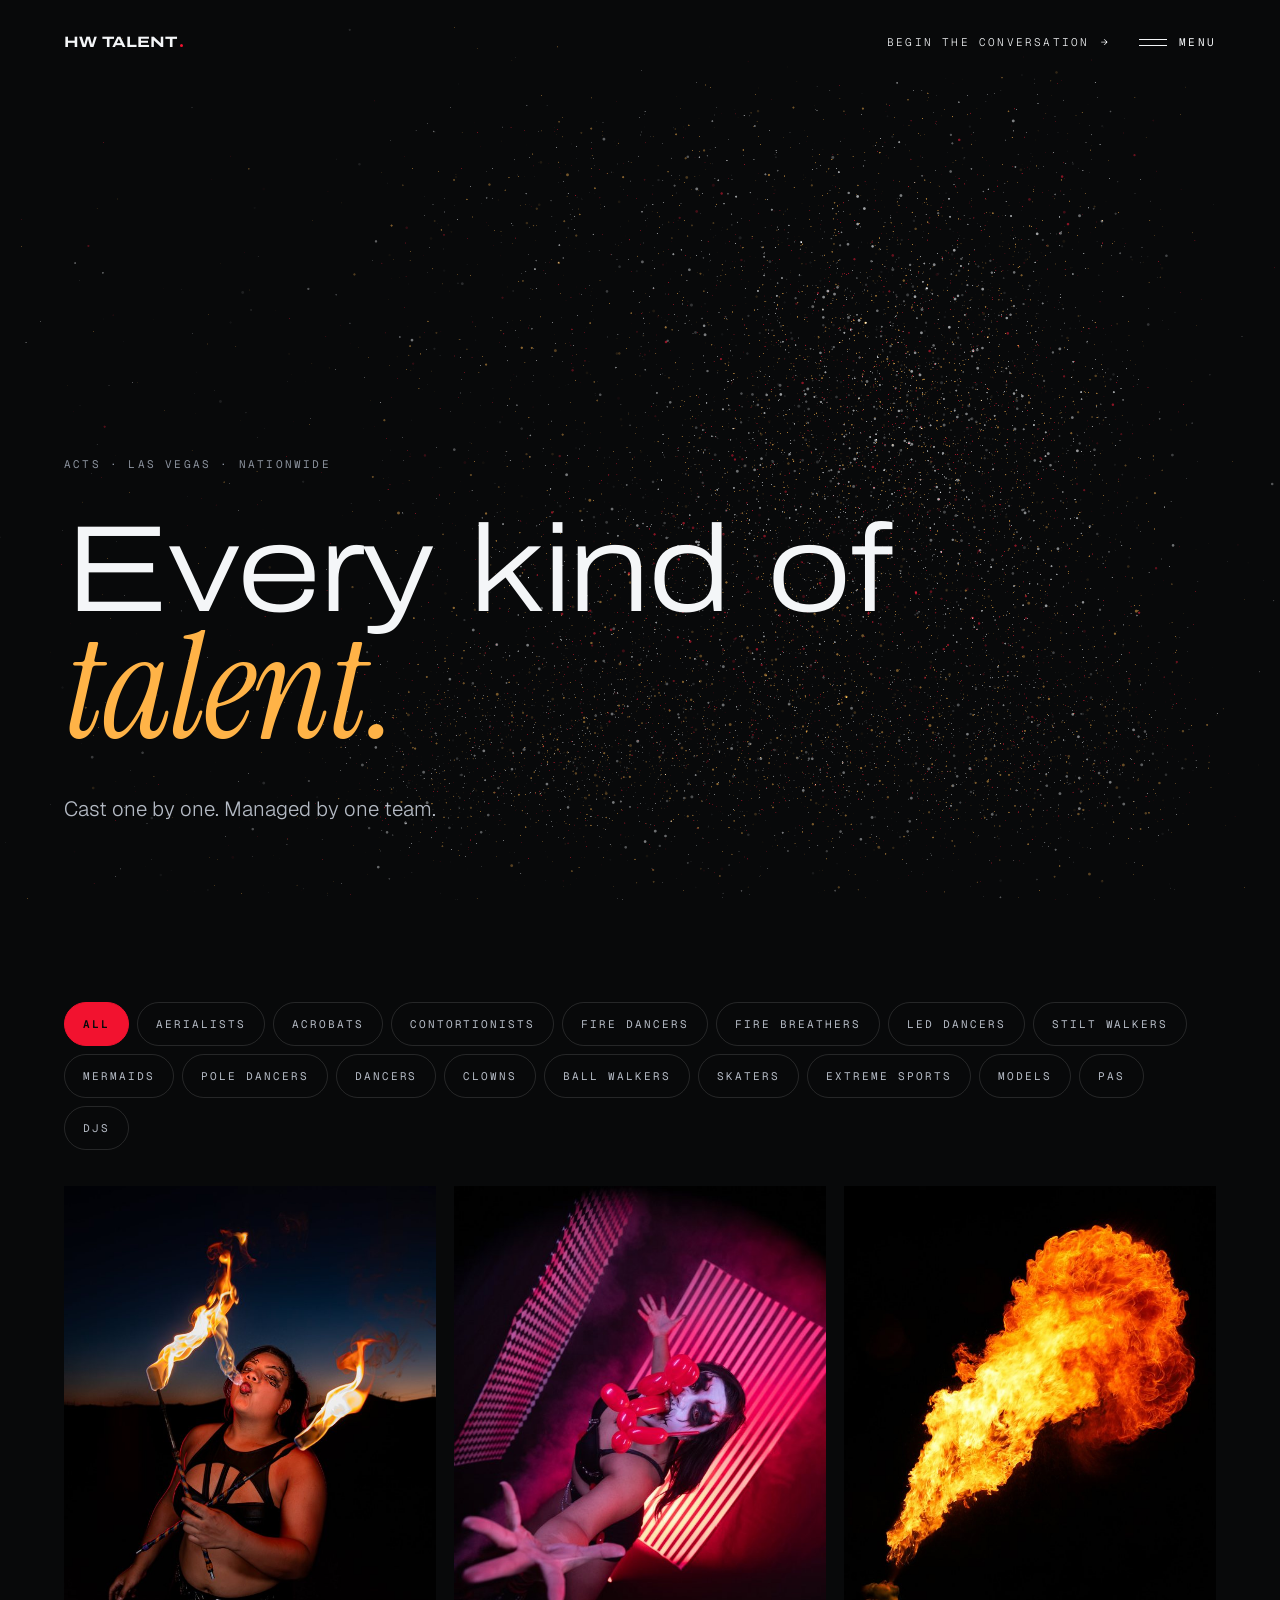
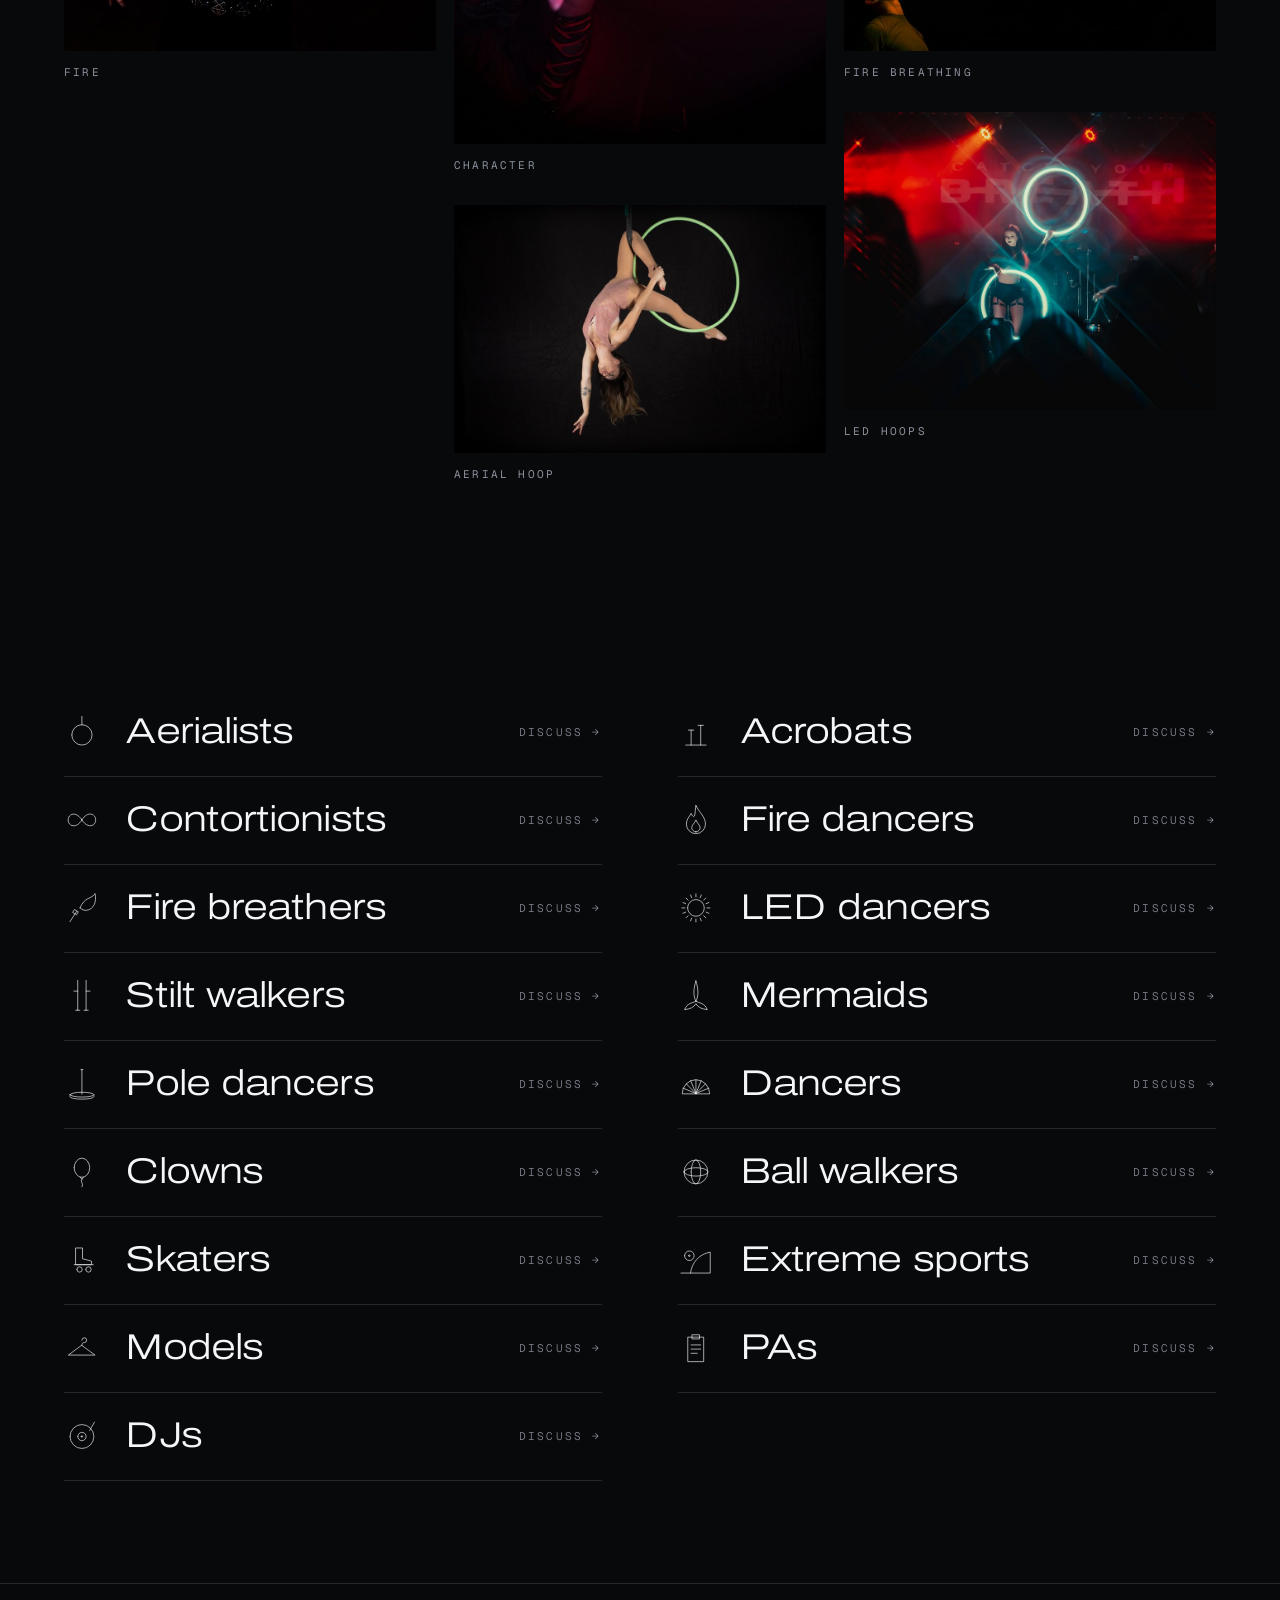
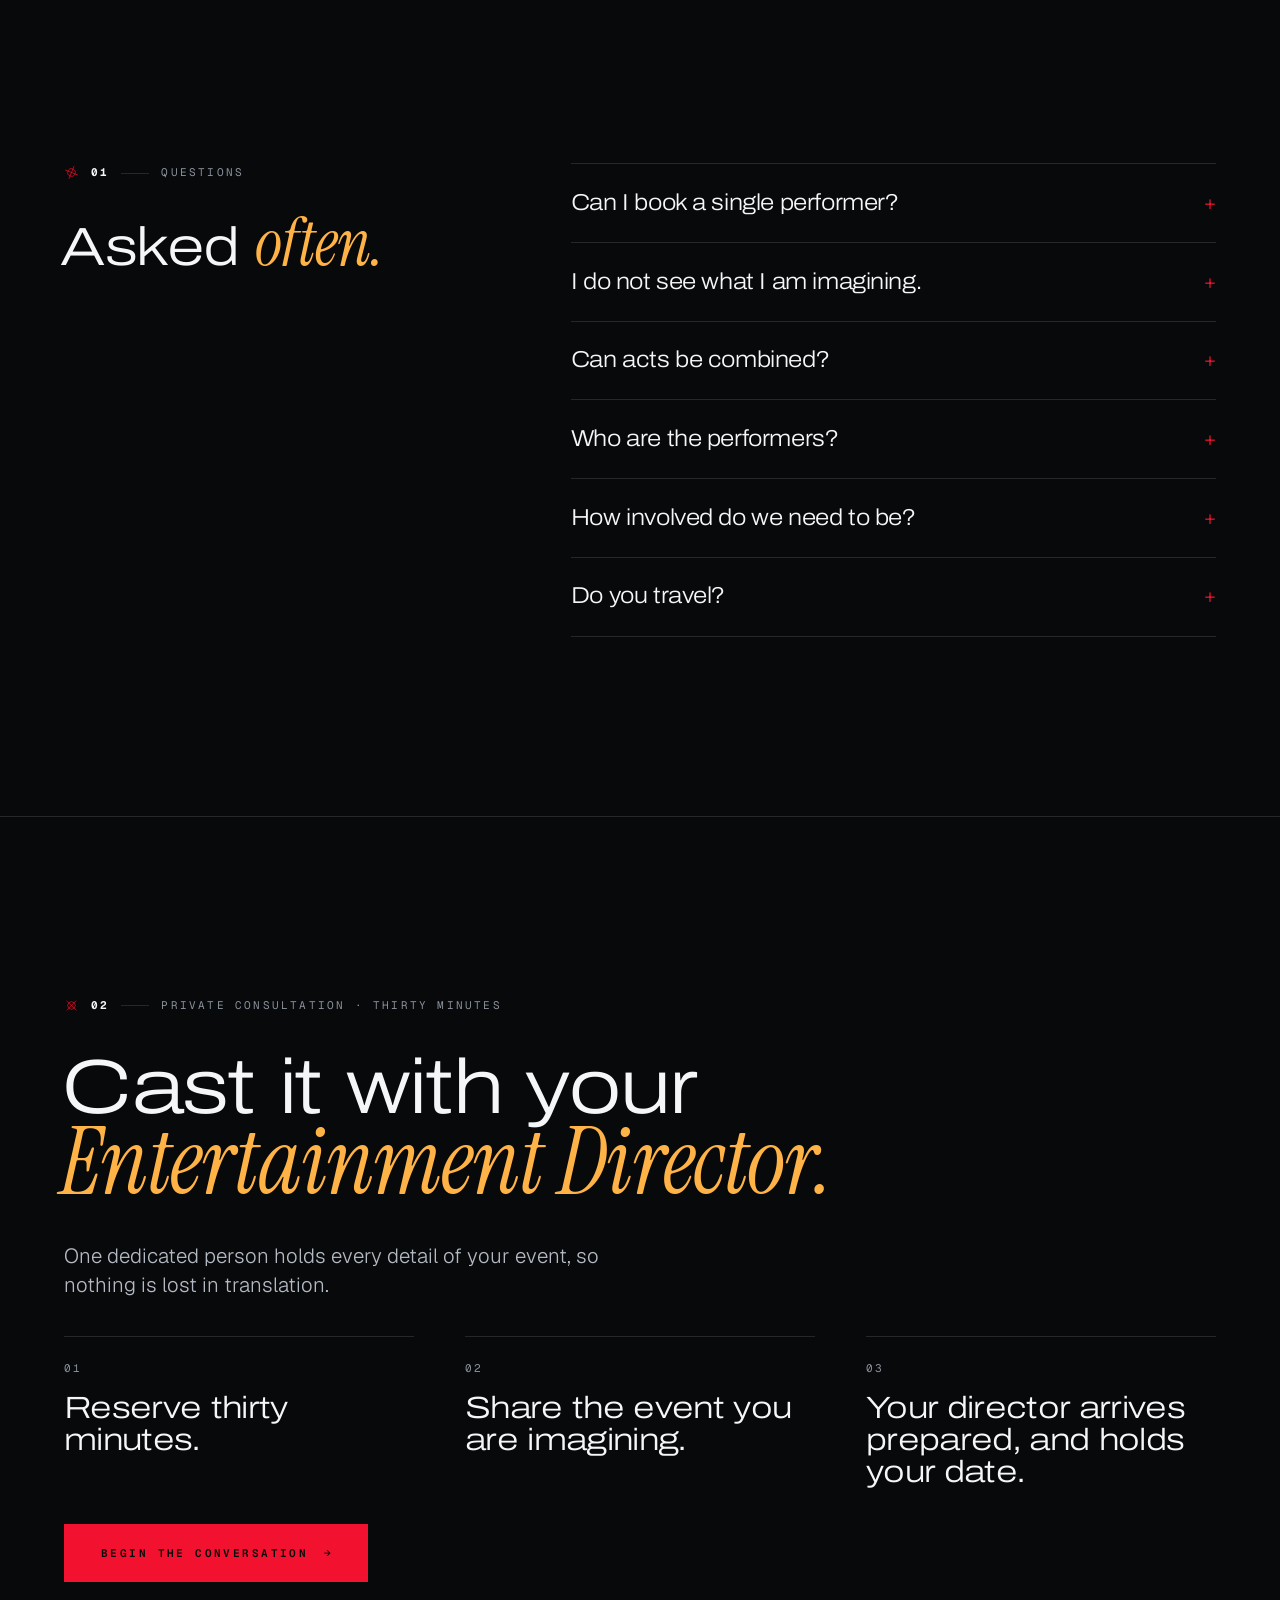
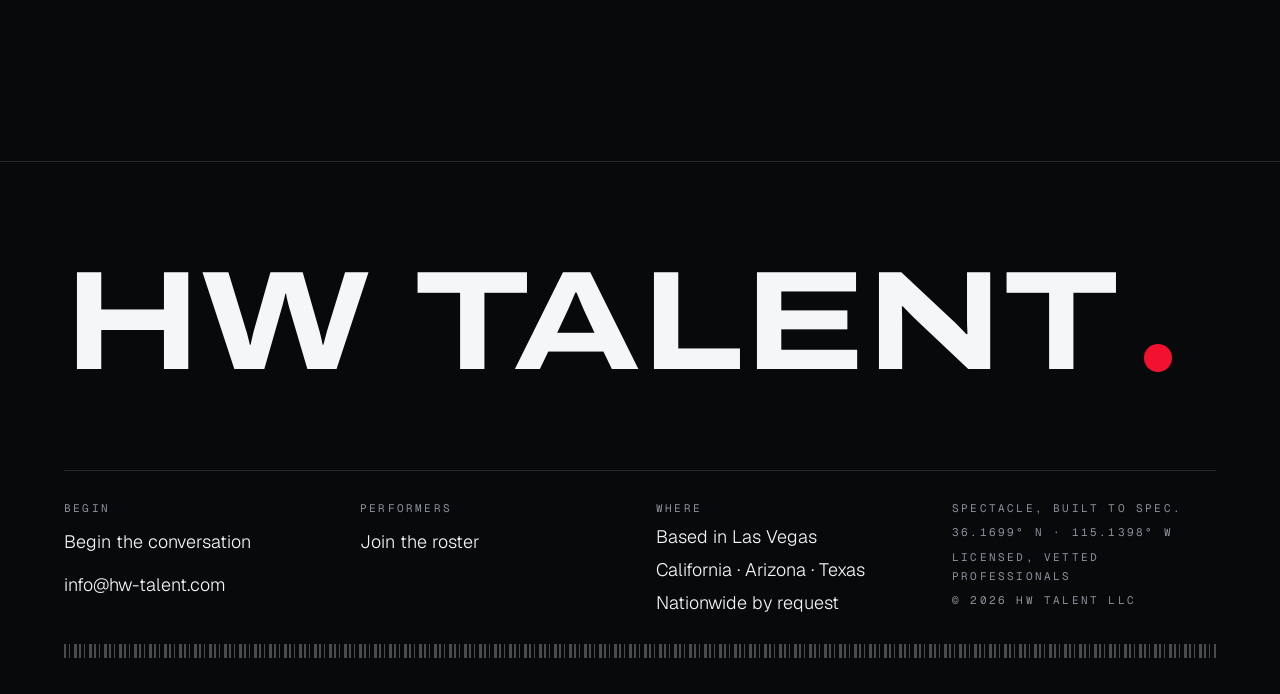
==== commit e0ed76c1: "Larger brand line in the hero Co-Authored-By: Claude Fable 5.2 <noreply@anthropic.com> Claude-Sessio" ====
--- a/acts.html
+++ b/acts.html
@@ -13,7 +13,7 @@
 <meta name="theme-color" content="#08090A">
 <link rel="canonical" href="https://hw-talent.com/acts.html">
 <link rel="icon" href="assets/img/favicon.svg" type="image/svg+xml">
-<link rel="stylesheet" href="assets/css/site.css?v=76363bc5">
+<link rel="stylesheet" href="assets/css/site.css?v=3e993f93">
 <script>document.documentElement.className="js";try{if(sessionStorage.getItem("hw-seen"))document.documentElement.className+=" seen"}catch(e){}</script>
 </head>
 <body>
--- a/assets/css/site.css
+++ b/assets/css/site.css
@@ -566,3 +566,7 @@
 @media (hover:hover){.pill:hover,.pill:focus-visible{border-color:var(--amber);color:var(--amber);transform:translateY(-2px)}.pill:hover .ic{color:var(--amber)}}
 @media (max-width:900px){.evgrid{grid-template-columns:1fr}}
 @media (max-width:600px){.pill{font-size:10.5px;letter-spacing:.12em;padding:0 14px}}
+
+/* the brand line under the hero headline, at a size that carries */
+.tagline{font-family:var(--display);font-stretch:125%;font-weight:300;font-size:clamp(26px,4.2vw,56px);line-height:1.08;letter-spacing:-.025em;color:var(--white);text-wrap:balance}
+.hero .foot{align-items:flex-end}
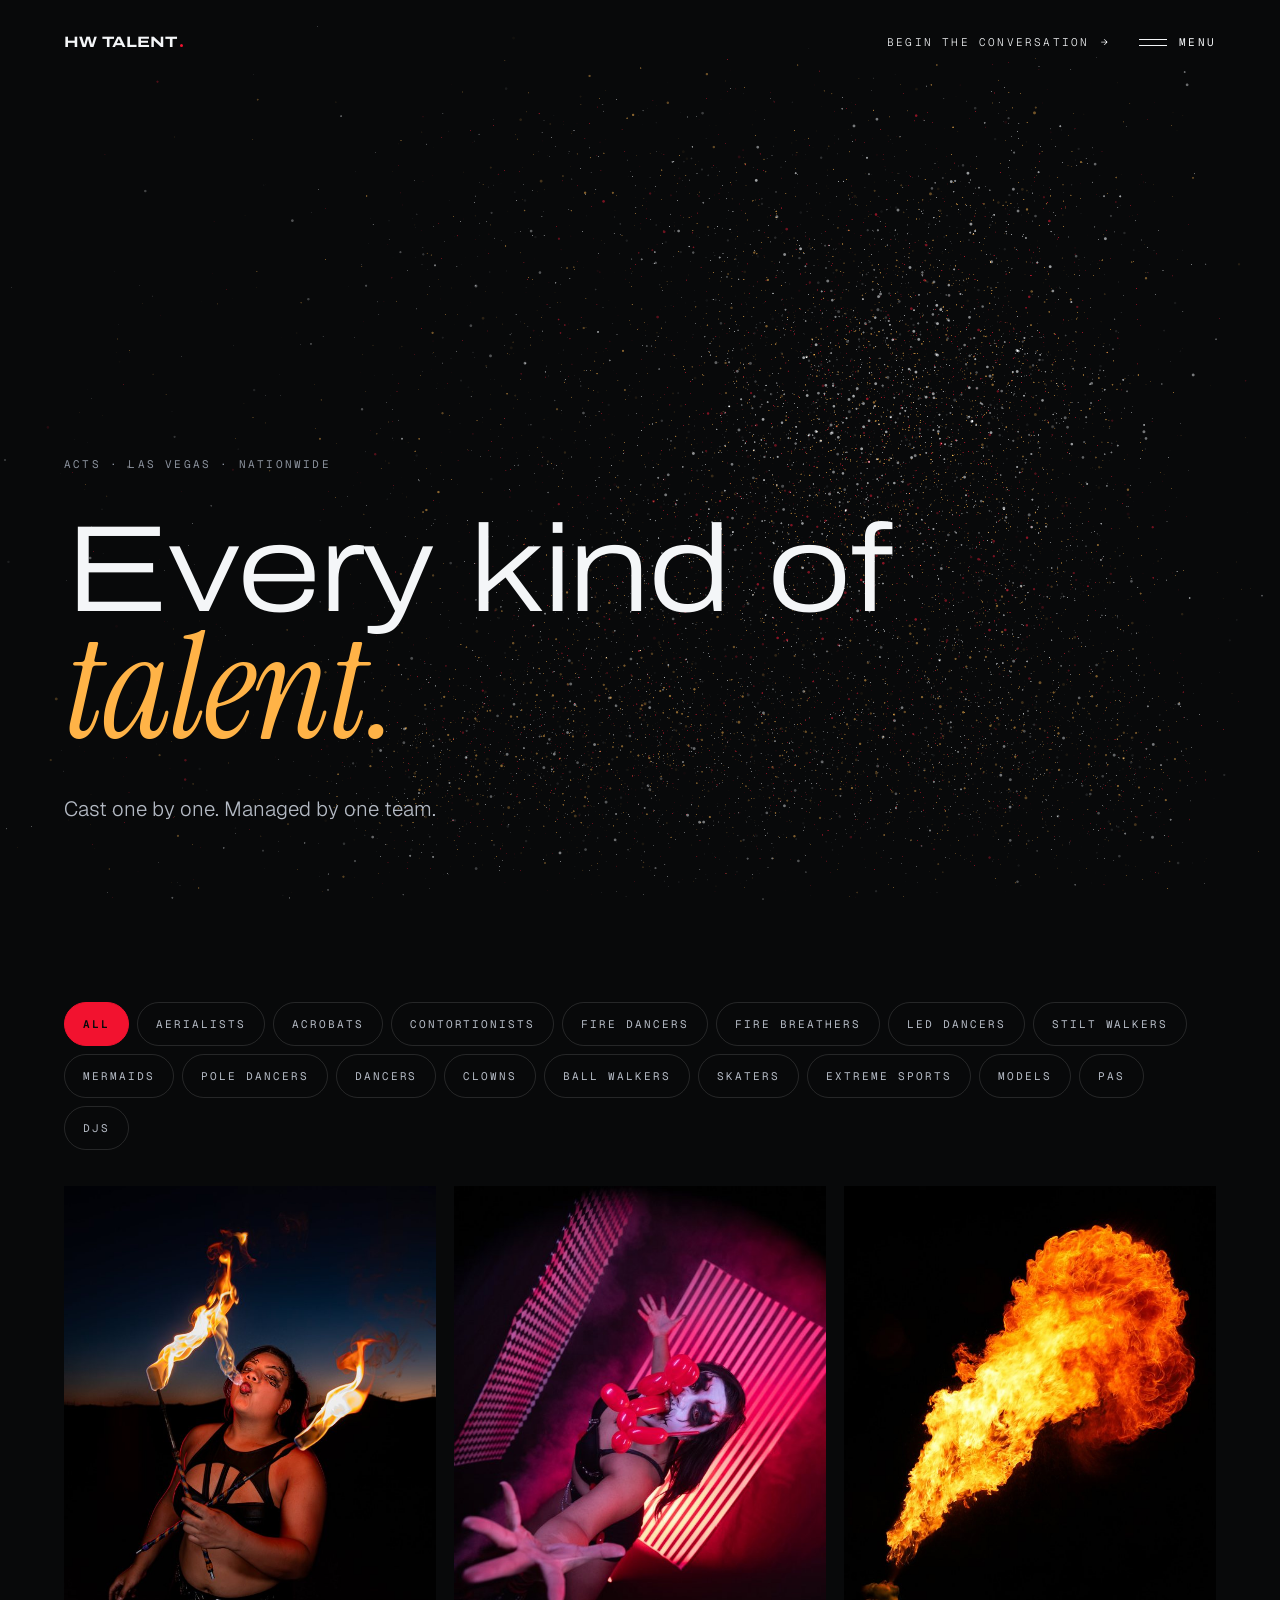
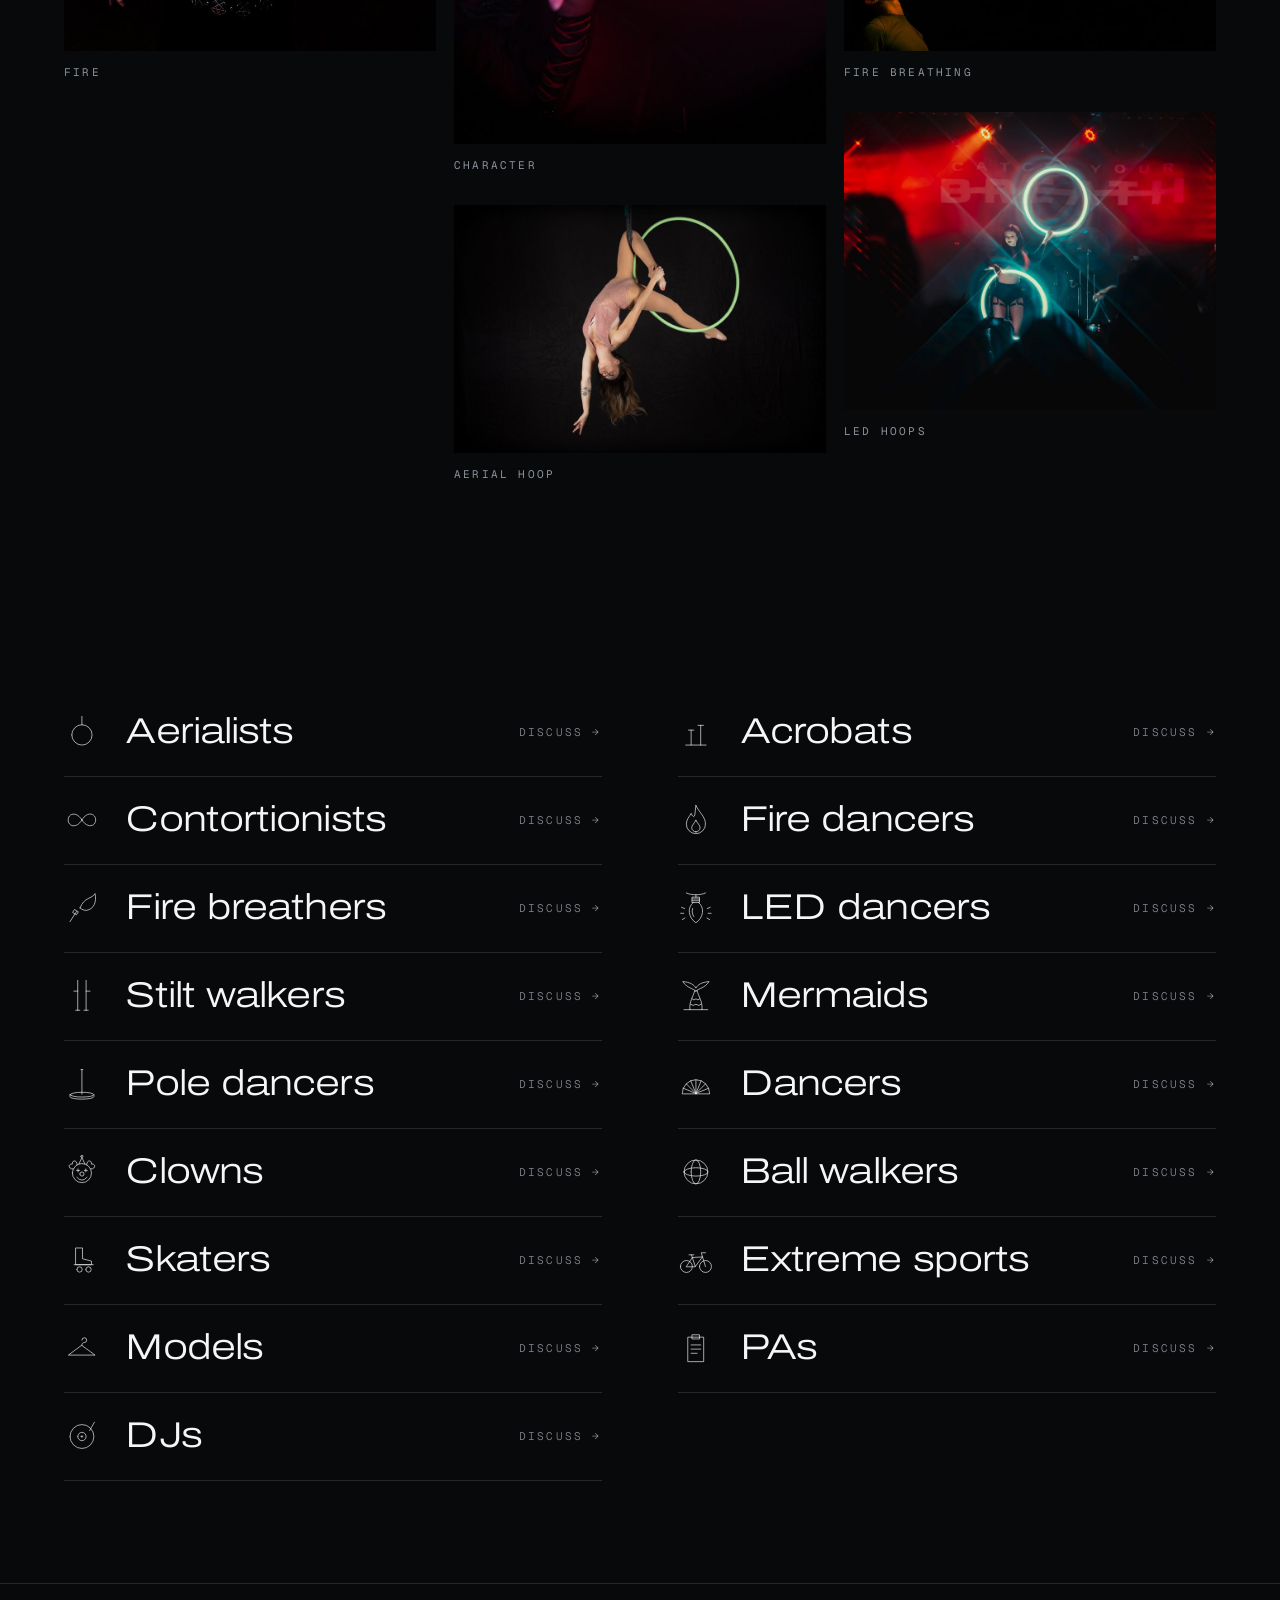
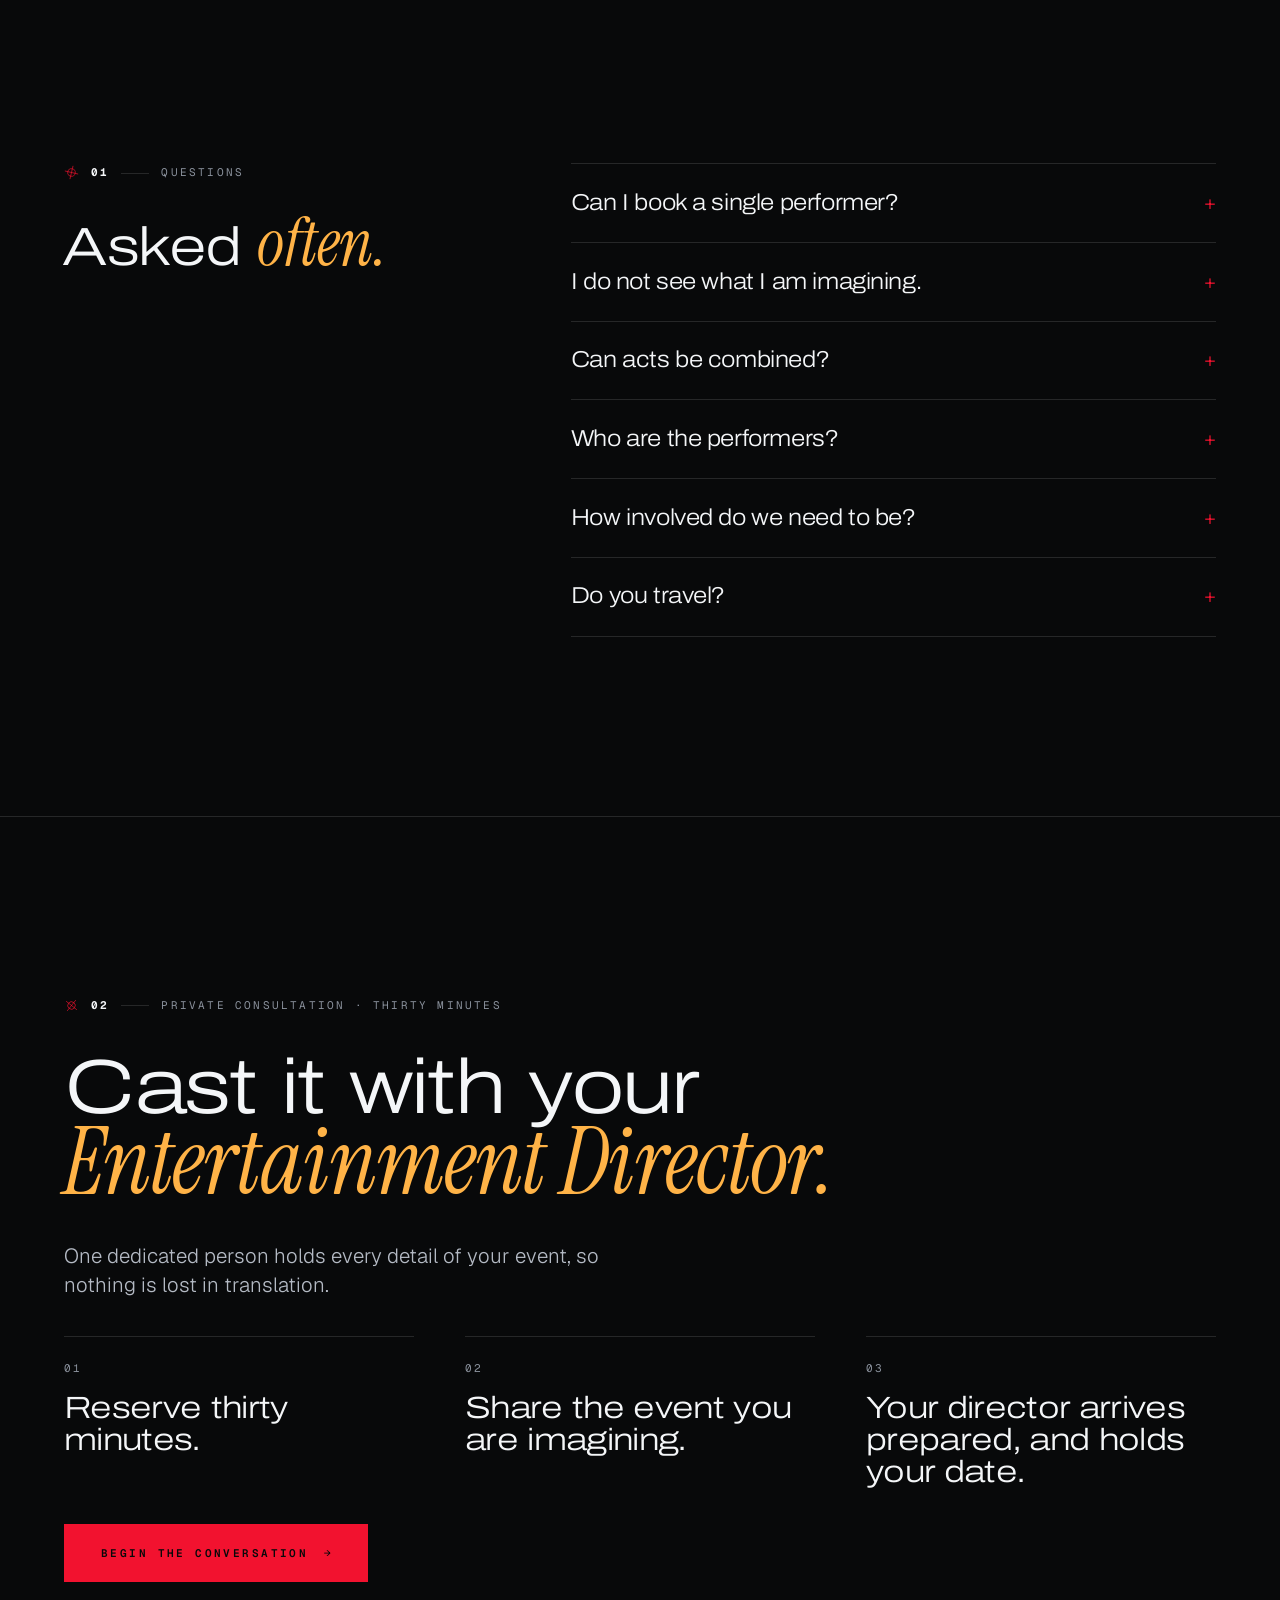
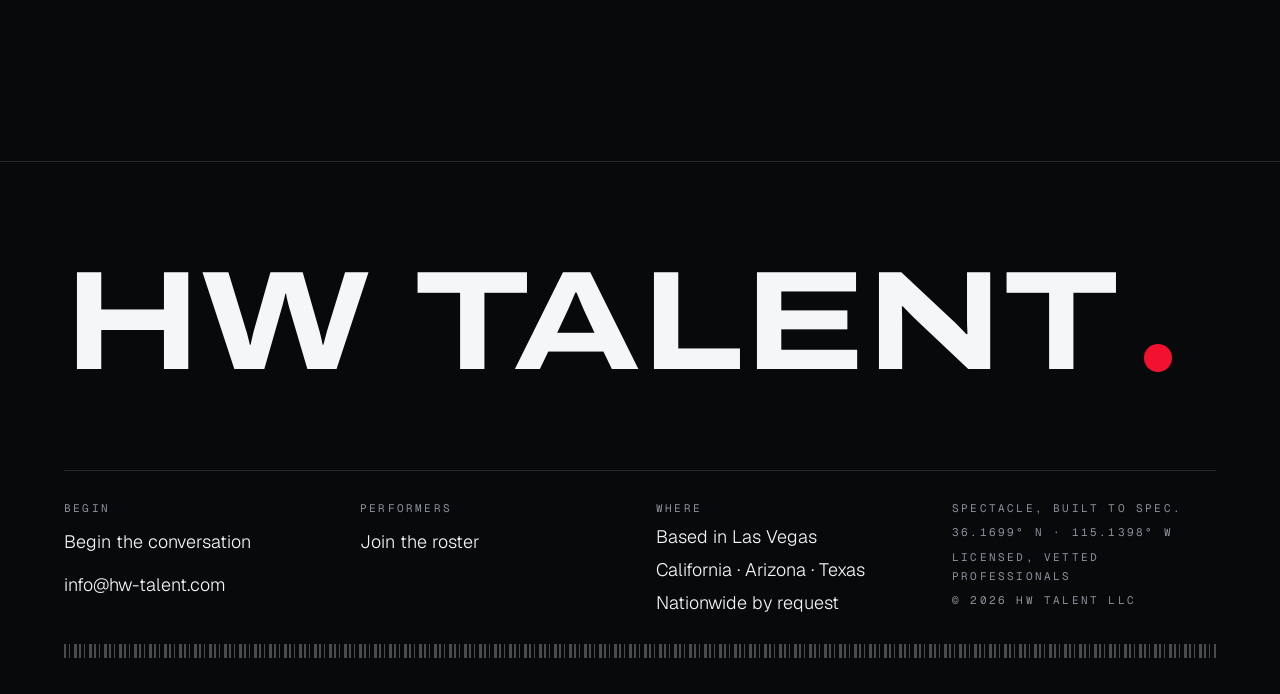
==== commit 5d557c69: "New icons: string-light bulb, mermaid tail, clown face, bike Co-Authored-By: Claude Fable 5.2 <norep" ====
--- a/acts.html
+++ b/acts.html
@@ -28,7 +28,7 @@
 <div class="meta"><a class="lab w" href="mailto:info@hw-talent.com">info@hw-talent.com</a><span class="lab">Based in Las Vegas · Regularly in California, Arizona and Texas · Nationwide by request</span></div>
 </nav>
 <main id="main">
-<section class="pagehead" data-form="star"><div class="wrap"><div class="stack"><span class="lab rv plain">Acts · Las Vegas · Nationwide</span><h1 class="d"><span class="up"><span>Every kind of</span></span><span class="up d1"><span><em>talent.</em></span></span></h1><p class="lead rv d2">Cast one by one. Managed by one team.</p></div></div></section><section class="sec snug" data-gallery="HW_ACTS" data-cats="HW_ACT_CATS" hidden><div class="wrap"><div class="filters" role="group" aria-label="Filter by discipline"></div><div class="gal"></div><div class="empty" hidden><h2 class="d" style="font-size:clamp(26px,3.6vw,60px);margin:16px 0 28px"><span data-empty-name></span>, on request.</h2><a class="btn" href="consult.html">Begin the conversation</a></div></div></section><section class="sec snug"><div class="wrap"><div class="rows two"><a class="rv has-ic" id="aerialists" href="consult.html"><svg class="ic" viewBox="0 0 120 120" fill="none" stroke="currentColor" stroke-width="2.2" stroke-linecap="round" stroke-linejoin="round" aria-hidden="true"><path d="M26 70 a34 34 0 1 0 68 0 a34 34 0 1 0 -68 0 M60 36 V8"/></svg><strong>Aerialists</strong><span>Discuss →</span></a><a class="rv has-ic" id="acrobats" href="consult.html"><svg class="ic" viewBox="0 0 120 120" fill="none" stroke="currentColor" stroke-width="2.2" stroke-linecap="round" stroke-linejoin="round" aria-hidden="true"><path d="M44 104 V54 M35 54 H53 M76 104 V38 M67 38 H85 M26 104 H94"/></svg><strong>Acrobats</strong><span>Discuss →</span></a><a class="rv has-ic" id="contortionists" href="consult.html"><svg class="ic" viewBox="0 0 120 120" fill="none" stroke="currentColor" stroke-width="2.2" stroke-linecap="round" stroke-linejoin="round" aria-hidden="true"><path d="M60 60 C42 30 14 38 14 60 C14 82 42 90 60 60 C78 30 106 38 106 60 C106 82 78 90 60 60 Z"/></svg><strong>Contortionists</strong><span>Discuss →</span></a><a class="rv has-ic" id="fire-dancers" href="consult.html"><svg class="ic" viewBox="0 0 120 120" fill="none" stroke="currentColor" stroke-width="2.2" stroke-linecap="round" stroke-linejoin="round" aria-hidden="true"><path d="M60 12 C72 36 92 50 92 74 A32 32 0 0 1 28 74 C28 58 38 50 44 38 C49 50 54 52 56 44 C58 34 58 24 60 12 Z M60 100 A14 14 0 0 1 46 86 C46 76 56 72 60 60 C64 72 74 76 74 86 A14 14 0 0 1 60 100 Z"/></svg><strong>Fire dancers</strong><span>Discuss →</span></a><a class="rv has-ic" id="fire-breathers" href="consult.html"><svg class="ic" viewBox="0 0 120 120" fill="none" stroke="currentColor" stroke-width="2.2" stroke-linecap="round" stroke-linejoin="round" aria-hidden="true"><path d="M20 106 L42 72 M36 66 l12 7 l-6 10 l-12 -7 z M54 60 C66 24 94 30 104 12 C110 40 100 64 76 68 C68 69 60 66 54 60 Z"/></svg><strong>Fire breathers</strong><span>Discuss →</span></a><a class="rv has-ic" id="led-dancers" href="consult.html"><svg class="ic" viewBox="0 0 120 120" fill="none" stroke="currentColor" stroke-width="2.2" stroke-linecap="round" stroke-linejoin="round" aria-hidden="true"><path d="M32 60 a28 28 0 1 0 56 0 a28 28 0 1 0 -56 0 M97.0 60.0 L107.0 60.0 M94.2 45.8 L103.4 42.0 M86.2 33.8 L93.2 26.8 M74.2 25.8 L78.0 16.6 M60.0 23.0 L60.0 13.0 M45.8 25.8 L42.0 16.6 M33.8 33.8 L26.8 26.8 M25.8 45.8 L16.6 42.0 M23.0 60.0 L13.0 60.0 M25.8 74.2 L16.6 78.0 M33.8 86.2 L26.8 93.2 M45.8 94.2 L42.0 103.4 M60.0 97.0 L60.0 107.0 M74.2 94.2 L78.0 103.4 M86.2 86.2 L93.2 93.2 M94.2 74.2 L103.4 78.0"/></svg><strong>LED dancers</strong><span>Discuss →</span></a><a class="rv has-ic" id="stilt-walkers" href="consult.html"><svg class="ic" viewBox="0 0 120 120" fill="none" stroke="currentColor" stroke-width="2.2" stroke-linecap="round" stroke-linejoin="round" aria-hidden="true"><path d="M46 8 V108 M46 44 H33 M74 8 V108 M74 44 H87 M39 108 H53 M67 108 H81"/></svg><strong>Stilt walkers</strong><span>Discuss →</span></a><a class="rv has-ic" id="mermaids" href="consult.html"><svg class="ic" viewBox="0 0 120 120" fill="none" stroke="currentColor" stroke-width="2.2" stroke-linecap="round" stroke-linejoin="round" aria-hidden="true"><path d="M60 10 C51 38 51 60 60 78 C69 60 69 38 60 10 Z M60 78 C48 84 30 84 22 106 C40 104 54 98 60 86 C66 98 80 104 98 106 C90 84 72 84 60 78 Z"/></svg><strong>Mermaids</strong><span>Discuss →</span></a><a class="rv has-ic" id="pole-dancers" href="consult.html"><svg class="ic" viewBox="0 0 120 120" fill="none" stroke="currentColor" stroke-width="2.2" stroke-linecap="round" stroke-linejoin="round" aria-hidden="true"><path d="M60 12 V94 M57 12 h6 M20 96 a40 8 0 1 0 80 0 a40 8 0 1 0 -80 0 M20 96 v7 a40 8 0 0 0 80 0 v-7"/></svg><strong>Pole dancers</strong><span>Discuss →</span></a><a class="rv has-ic" id="dancers" href="consult.html"><svg class="ic" viewBox="0 0 120 120" fill="none" stroke="currentColor" stroke-width="2.2" stroke-linecap="round" stroke-linejoin="round" aria-hidden="true"><path d="M14 92 A46 46 0 0 1 106 92 Z M60.0 92.0 L102.5 74.4 M60.0 92.0 L92.5 59.5 M60.0 92.0 L77.6 49.5 M60.0 92.0 L60.0 46.0 M60.0 92.0 L42.4 49.5 M60.0 92.0 L27.5 59.5 M60.0 92.0 L17.5 74.4"/></svg><strong>Dancers</strong><span>Discuss →</span></a><a class="rv has-ic" id="clowns" href="consult.html"><svg class="ic" viewBox="0 0 120 120" fill="none" stroke="currentColor" stroke-width="2.2" stroke-linecap="round" stroke-linejoin="round" aria-hidden="true"><path d="M34 46 a26 32 0 1 0 52 0 a26 32 0 1 0 -52 0 M55 78 l5 7 l5 -7 M60 85 C52 92 68 100 60 110"/></svg><strong>Clowns</strong><span>Discuss →</span></a><a class="rv has-ic" id="ball-walkers" href="consult.html"><svg class="ic" viewBox="0 0 120 120" fill="none" stroke="currentColor" stroke-width="2.2" stroke-linecap="round" stroke-linejoin="round" aria-hidden="true"><path d="M20 60 a40 40 0 1 0 80 0 a40 40 0 1 0 -80 0 M44 60 a16 40 0 1 0 32 0 a16 40 0 1 0 -32 0 M20 60 a40 14 0 1 0 80 0 a40 14 0 1 0 -80 0"/></svg><strong>Ball walkers</strong><span>Discuss →</span></a><a class="rv has-ic" id="skaters" href="consult.html"><svg class="ic" viewBox="0 0 120 120" fill="none" stroke="currentColor" stroke-width="2.2" stroke-linecap="round" stroke-linejoin="round" aria-hidden="true"><path d="M40 20 H62 V56 L92 64 V76 H40 Z M34 76 H98 M43 92 a9 9 0 1 0 18 0 a9 9 0 1 0 -18 0 M73 92 a9 9 0 1 0 18 0 a9 9 0 1 0 -18 0"/></svg><strong>Skaters</strong><span>Discuss →</span></a><a class="rv has-ic" id="extreme-sports" href="consult.html"><svg class="ic" viewBox="0 0 120 120" fill="none" stroke="currentColor" stroke-width="2.2" stroke-linecap="round" stroke-linejoin="round" aria-hidden="true"><path d="M10 104 H108 V34 C72 40 46 68 42 104 M22 46 a16 16 0 1 0 32 0 a16 16 0 1 0 -32 0 M35.4 46 a2.6 2.6 0 1 0 5.2 0 a2.6 2.6 0 1 0 -5.2 0"/></svg><strong>Extreme sports</strong><span>Discuss →</span></a><a class="rv has-ic" id="models" href="consult.html"><svg class="ic" viewBox="0 0 120 120" fill="none" stroke="currentColor" stroke-width="2.2" stroke-linecap="round" stroke-linejoin="round" aria-hidden="true"><path d="M60 34 a8 8 0 1 1 8 8 c-6 0 -8 4 -8 10 M60 52 L104 84 H16 Z"/></svg><strong>Models</strong><span>Discuss →</span></a><a class="rv has-ic" id="pas" href="consult.html"><svg class="ic" viewBox="0 0 120 120" fill="none" stroke="currentColor" stroke-width="2.2" stroke-linecap="round" stroke-linejoin="round" aria-hidden="true"><path d="M34 24 H86 V106 H34 Z M48 16 H72 V30 H48 Z M44 50 H76 M44 64 H76 M44 78 H64"/></svg><strong>PAs</strong><span>Discuss →</span></a><a class="rv has-ic" id="djs" href="consult.html"><svg class="ic" viewBox="0 0 120 120" fill="none" stroke="currentColor" stroke-width="2.2" stroke-linecap="round" stroke-linejoin="round" aria-hidden="true"><path d="M20 62 a40 40 0 1 0 80 0 a40 40 0 1 0 -80 0 M46 62 a14 14 0 1 0 28 0 a14 14 0 1 0 -28 0 M57.4 62 a2.6 2.6 0 1 0 5.2 0 a2.6 2.6 0 1 0 -5.2 0 M102 14 L86 42"/></svg><strong>DJs</strong><span>Discuss →</span></a></div></div></section><section class="sec rule"><div class="wrap faq"><div class="stack"><span class="lab idx rv"><svg class="reg" viewBox="0 0 24 24" fill="none" stroke="currentColor" stroke-width="1" aria-hidden="true"><path d="M6 12 a6 6 0 1 0 12 0 a6 6 0 1 0 -12 0 M12 1 V23 M1 12 H23"/></svg><b class="n"></b>Questions</span><h2 class="d rv d1">Asked <em>often.</em></h2></div><div class="rv d2"><details class="q"><summary>Can I book a single performer?</summary><p>Yes. One artist or a full cast, the standard is the same.</p></details><details class="q"><summary>I do not see what I am imagining.</summary><p>Good. This list is where we start, not where we stop.</p></details><details class="q"><summary>Can acts be combined?</summary><p>That is where it gets interesting. Fire in the air. Light on stilts. Ask for the combination nobody has seen.</p></details><details class="q"><summary>Who are the performers?</summary><p>Licensed, vetted professionals, chosen by us for each event. Nobody is sent from a list.</p></details><details class="q"><summary>How involved do we need to be?</summary><p>As hands-on or as hands-off as you like. Approve every stitch, or hand us the event and arrive as a guest.</p></details><details class="q"><summary>Do you travel?</summary><p>Yes. We are based in Las Vegas and regularly work in California, Arizona and Texas. Anywhere else in the country, ask.</p></details></div></div></section><section class="sec rule director" id="consult"><div class="wrap stack"><span class="lab idx rv"><svg class="reg" viewBox="0 0 24 24" fill="none" stroke="currentColor" stroke-width="1" aria-hidden="true"><path d="M6 12 a6 6 0 1 0 12 0 a6 6 0 1 0 -12 0 M12 1 V23 M1 12 H23"/></svg><b class="n"></b>Private consultation · Thirty minutes</span><h2 class="d rv d1">Cast it with your <em>Entertainment Director.</em></h2><p class="lead rv d2">One dedicated person holds every detail of your event, so nothing is lost in translation.</p><ol class="steps rv d2"><li><span class="lab">01</span><strong>Reserve thirty minutes.</strong></li><li><span class="lab">02</span><strong>Share the event you are imagining.</strong></li><li><span class="lab">03</span><strong>Your director arrives prepared, and holds your date.</strong></li></ol><div class="row rv d3"><a class="btn" href="consult.html">Begin the conversation</a></div></div></section><dialog class="lb" aria-label="Photo"><div class="in"><button class="btn sm plain close" type="button">Close</button><img alt=""><div class="cap lab"></div></div></dialog>
+<section class="pagehead" data-form="star"><div class="wrap"><div class="stack"><span class="lab rv plain">Acts · Las Vegas · Nationwide</span><h1 class="d"><span class="up"><span>Every kind of</span></span><span class="up d1"><span><em>talent.</em></span></span></h1><p class="lead rv d2">Cast one by one. Managed by one team.</p></div></div></section><section class="sec snug" data-gallery="HW_ACTS" data-cats="HW_ACT_CATS" hidden><div class="wrap"><div class="filters" role="group" aria-label="Filter by discipline"></div><div class="gal"></div><div class="empty" hidden><h2 class="d" style="font-size:clamp(26px,3.6vw,60px);margin:16px 0 28px"><span data-empty-name></span>, on request.</h2><a class="btn" href="consult.html">Begin the conversation</a></div></div></section><section class="sec snug"><div class="wrap"><div class="rows two"><a class="rv has-ic" id="aerialists" href="consult.html"><svg class="ic" viewBox="0 0 120 120" fill="none" stroke="currentColor" stroke-width="2.2" stroke-linecap="round" stroke-linejoin="round" aria-hidden="true"><path d="M26 70 a34 34 0 1 0 68 0 a34 34 0 1 0 -68 0 M60 36 V8"/></svg><strong>Aerialists</strong><span>Discuss →</span></a><a class="rv has-ic" id="acrobats" href="consult.html"><svg class="ic" viewBox="0 0 120 120" fill="none" stroke="currentColor" stroke-width="2.2" stroke-linecap="round" stroke-linejoin="round" aria-hidden="true"><path d="M44 104 V54 M35 54 H53 M76 104 V38 M67 38 H85 M26 104 H94"/></svg><strong>Acrobats</strong><span>Discuss →</span></a><a class="rv has-ic" id="contortionists" href="consult.html"><svg class="ic" viewBox="0 0 120 120" fill="none" stroke="currentColor" stroke-width="2.2" stroke-linecap="round" stroke-linejoin="round" aria-hidden="true"><path d="M60 60 C42 30 14 38 14 60 C14 82 42 90 60 60 C78 30 106 38 106 60 C106 82 78 90 60 60 Z"/></svg><strong>Contortionists</strong><span>Discuss →</span></a><a class="rv has-ic" id="fire-dancers" href="consult.html"><svg class="ic" viewBox="0 0 120 120" fill="none" stroke="currentColor" stroke-width="2.2" stroke-linecap="round" stroke-linejoin="round" aria-hidden="true"><path d="M60 12 C72 36 92 50 92 74 A32 32 0 0 1 28 74 C28 58 38 50 44 38 C49 50 54 52 56 44 C58 34 58 24 60 12 Z M60 100 A14 14 0 0 1 46 86 C46 76 56 72 60 60 C64 72 74 76 74 86 A14 14 0 0 1 60 100 Z"/></svg><strong>Fire dancers</strong><span>Discuss →</span></a><a class="rv has-ic" id="fire-breathers" href="consult.html"><svg class="ic" viewBox="0 0 120 120" fill="none" stroke="currentColor" stroke-width="2.2" stroke-linecap="round" stroke-linejoin="round" aria-hidden="true"><path d="M20 106 L42 72 M36 66 l12 7 l-6 10 l-12 -7 z M54 60 C66 24 94 30 104 12 C110 40 100 64 76 68 C68 69 60 66 54 60 Z"/></svg><strong>Fire breathers</strong><span>Discuss →</span></a><a class="rv has-ic" id="led-dancers" href="consult.html"><svg class="ic" viewBox="0 0 120 120" fill="none" stroke="currentColor" stroke-width="2.2" stroke-linecap="round" stroke-linejoin="round" aria-hidden="true"><path d="M28 10 C44 18 76 18 92 10 M60 16 V24 M48 24 H72 V42 H48 Z M48 30 H72 M48 36 H72 M51 42 C30 58 34 92 60 110 C86 92 90 58 69 42 M49 62 C46 72 48 82 53 89 M22 62 L12 58 M19 78 H9 M23 94 L14 99 M98 62 L108 58 M101 78 H111 M97 94 L106 99"/></svg><strong>LED dancers</strong><span>Discuss →</span></a><a class="rv has-ic" id="stilt-walkers" href="consult.html"><svg class="ic" viewBox="0 0 120 120" fill="none" stroke="currentColor" stroke-width="2.2" stroke-linecap="round" stroke-linejoin="round" aria-hidden="true"><path d="M46 8 V108 M46 44 H33 M74 8 V108 M74 44 H87 M39 108 H53 M67 108 H81"/></svg><strong>Stilt walkers</strong><span>Discuss →</span></a><a class="rv has-ic" id="mermaids" href="consult.html"><svg class="ic" viewBox="0 0 120 120" fill="none" stroke="currentColor" stroke-width="2.2" stroke-linecap="round" stroke-linejoin="round" aria-hidden="true"><path d="M60 44 C50 34 30 34 16 12 C40 14 54 22 60 34 C66 22 80 14 104 12 C90 34 70 34 60 44 Z M56 42 C52 62 36 80 40 106 M64 42 C68 62 84 80 80 106 M47 70 q6.5 7 13 0 q6.5 7 13 0 M42 88 q9 8 18 0 q9 8 18 0 M20 106 H100"/></svg><strong>Mermaids</strong><span>Discuss →</span></a><a class="rv has-ic" id="pole-dancers" href="consult.html"><svg class="ic" viewBox="0 0 120 120" fill="none" stroke="currentColor" stroke-width="2.2" stroke-linecap="round" stroke-linejoin="round" aria-hidden="true"><path d="M60 12 V94 M57 12 h6 M20 96 a40 8 0 1 0 80 0 a40 8 0 1 0 -80 0 M20 96 v7 a40 8 0 0 0 80 0 v-7"/></svg><strong>Pole dancers</strong><span>Discuss →</span></a><a class="rv has-ic" id="dancers" href="consult.html"><svg class="ic" viewBox="0 0 120 120" fill="none" stroke="currentColor" stroke-width="2.2" stroke-linecap="round" stroke-linejoin="round" aria-hidden="true"><path d="M14 92 A46 46 0 0 1 106 92 Z M60.0 92.0 L102.5 74.4 M60.0 92.0 L92.5 59.5 M60.0 92.0 L77.6 49.5 M60.0 92.0 L60.0 46.0 M60.0 92.0 L42.4 49.5 M60.0 92.0 L27.5 59.5 M60.0 92.0 L17.5 74.4"/></svg><strong>Dancers</strong><span>Discuss →</span></a><a class="rv has-ic" id="clowns" href="consult.html"><svg class="ic" viewBox="0 0 120 120" fill="none" stroke="currentColor" stroke-width="2.2" stroke-linecap="round" stroke-linejoin="round" aria-hidden="true"><path d="M28 64 a32 32 0 1 0 64 0 a32 32 0 1 0 -64 0 M53 67 a7 7 0 1 0 14 0 a7 7 0 1 0 -14 0 M47 50 v10 M42 55 h10 M73 50 v10 M68 55 h10 M43 78 Q60 98 77 78 M31 50 C14 52 12 32 28 34 C26 20 44 18 44 36 M89 50 C106 52 108 32 92 34 C94 20 76 18 76 36 M50 33.6 L60 12 L70 33.6 M56.4 8 a3.6 3.6 0 1 0 7.2 0 a3.6 3.6 0 1 0 -7.2 0"/></svg><strong>Clowns</strong><span>Discuss →</span></a><a class="rv has-ic" id="ball-walkers" href="consult.html"><svg class="ic" viewBox="0 0 120 120" fill="none" stroke="currentColor" stroke-width="2.2" stroke-linecap="round" stroke-linejoin="round" aria-hidden="true"><path d="M20 60 a40 40 0 1 0 80 0 a40 40 0 1 0 -80 0 M44 60 a16 40 0 1 0 32 0 a16 40 0 1 0 -32 0 M20 60 a40 14 0 1 0 80 0 a40 14 0 1 0 -80 0"/></svg><strong>Ball walkers</strong><span>Discuss →</span></a><a class="rv has-ic" id="skaters" href="consult.html"><svg class="ic" viewBox="0 0 120 120" fill="none" stroke="currentColor" stroke-width="2.2" stroke-linecap="round" stroke-linejoin="round" aria-hidden="true"><path d="M40 20 H62 V56 L92 64 V76 H40 Z M34 76 H98 M43 92 a9 9 0 1 0 18 0 a9 9 0 1 0 -18 0 M73 92 a9 9 0 1 0 18 0 a9 9 0 1 0 -18 0"/></svg><strong>Skaters</strong><span>Discuss →</span></a><a class="rv has-ic" id="extreme-sports" href="consult.html"><svg class="ic" viewBox="0 0 120 120" fill="none" stroke="currentColor" stroke-width="2.2" stroke-linecap="round" stroke-linejoin="round" aria-hidden="true"><path d="M8 82 a20 20 0 1 0 40 0 a20 20 0 1 0 -40 0 M72 82 a20 20 0 1 0 40 0 a20 20 0 1 0 -40 0 M28 82 L48 52 L82 50 L58 82 Z M48 52 L58 82 M82 50 L92 82 M82 50 L78 36 H92 M48 52 L45 43 M37 43 H53"/></svg><strong>Extreme sports</strong><span>Discuss →</span></a><a class="rv has-ic" id="models" href="consult.html"><svg class="ic" viewBox="0 0 120 120" fill="none" stroke="currentColor" stroke-width="2.2" stroke-linecap="round" stroke-linejoin="round" aria-hidden="true"><path d="M60 34 a8 8 0 1 1 8 8 c-6 0 -8 4 -8 10 M60 52 L104 84 H16 Z"/></svg><strong>Models</strong><span>Discuss →</span></a><a class="rv has-ic" id="pas" href="consult.html"><svg class="ic" viewBox="0 0 120 120" fill="none" stroke="currentColor" stroke-width="2.2" stroke-linecap="round" stroke-linejoin="round" aria-hidden="true"><path d="M34 24 H86 V106 H34 Z M48 16 H72 V30 H48 Z M44 50 H76 M44 64 H76 M44 78 H64"/></svg><strong>PAs</strong><span>Discuss →</span></a><a class="rv has-ic" id="djs" href="consult.html"><svg class="ic" viewBox="0 0 120 120" fill="none" stroke="currentColor" stroke-width="2.2" stroke-linecap="round" stroke-linejoin="round" aria-hidden="true"><path d="M20 62 a40 40 0 1 0 80 0 a40 40 0 1 0 -80 0 M46 62 a14 14 0 1 0 28 0 a14 14 0 1 0 -28 0 M57.4 62 a2.6 2.6 0 1 0 5.2 0 a2.6 2.6 0 1 0 -5.2 0 M102 14 L86 42"/></svg><strong>DJs</strong><span>Discuss →</span></a></div></div></section><section class="sec rule"><div class="wrap faq"><div class="stack"><span class="lab idx rv"><svg class="reg" viewBox="0 0 24 24" fill="none" stroke="currentColor" stroke-width="1" aria-hidden="true"><path d="M6 12 a6 6 0 1 0 12 0 a6 6 0 1 0 -12 0 M12 1 V23 M1 12 H23"/></svg><b class="n"></b>Questions</span><h2 class="d rv d1">Asked <em>often.</em></h2></div><div class="rv d2"><details class="q"><summary>Can I book a single performer?</summary><p>Yes. One artist or a full cast, the standard is the same.</p></details><details class="q"><summary>I do not see what I am imagining.</summary><p>Good. This list is where we start, not where we stop.</p></details><details class="q"><summary>Can acts be combined?</summary><p>That is where it gets interesting. Fire in the air. Light on stilts. Ask for the combination nobody has seen.</p></details><details class="q"><summary>Who are the performers?</summary><p>Licensed, vetted professionals, chosen by us for each event. Nobody is sent from a list.</p></details><details class="q"><summary>How involved do we need to be?</summary><p>As hands-on or as hands-off as you like. Approve every stitch, or hand us the event and arrive as a guest.</p></details><details class="q"><summary>Do you travel?</summary><p>Yes. We are based in Las Vegas and regularly work in California, Arizona and Texas. Anywhere else in the country, ask.</p></details></div></div></section><section class="sec rule director" id="consult"><div class="wrap stack"><span class="lab idx rv"><svg class="reg" viewBox="0 0 24 24" fill="none" stroke="currentColor" stroke-width="1" aria-hidden="true"><path d="M6 12 a6 6 0 1 0 12 0 a6 6 0 1 0 -12 0 M12 1 V23 M1 12 H23"/></svg><b class="n"></b>Private consultation · Thirty minutes</span><h2 class="d rv d1">Cast it with your <em>Entertainment Director.</em></h2><p class="lead rv d2">One dedicated person holds every detail of your event, so nothing is lost in translation.</p><ol class="steps rv d2"><li><span class="lab">01</span><strong>Reserve thirty minutes.</strong></li><li><span class="lab">02</span><strong>Share the event you are imagining.</strong></li><li><span class="lab">03</span><strong>Your director arrives prepared, and holds your date.</strong></li></ol><div class="row rv d3"><a class="btn" href="consult.html">Begin the conversation</a></div></div></section><dialog class="lb" aria-label="Photo"><div class="in"><button class="btn sm plain close" type="button">Close</button><img alt=""><div class="cap lab"></div></div></dialog>
 </main>
 <footer class="foot"><div class="wrap">
 <a class="wm big" href="index.html" aria-label="HW Talent, home">HW Talent<i></i></a>
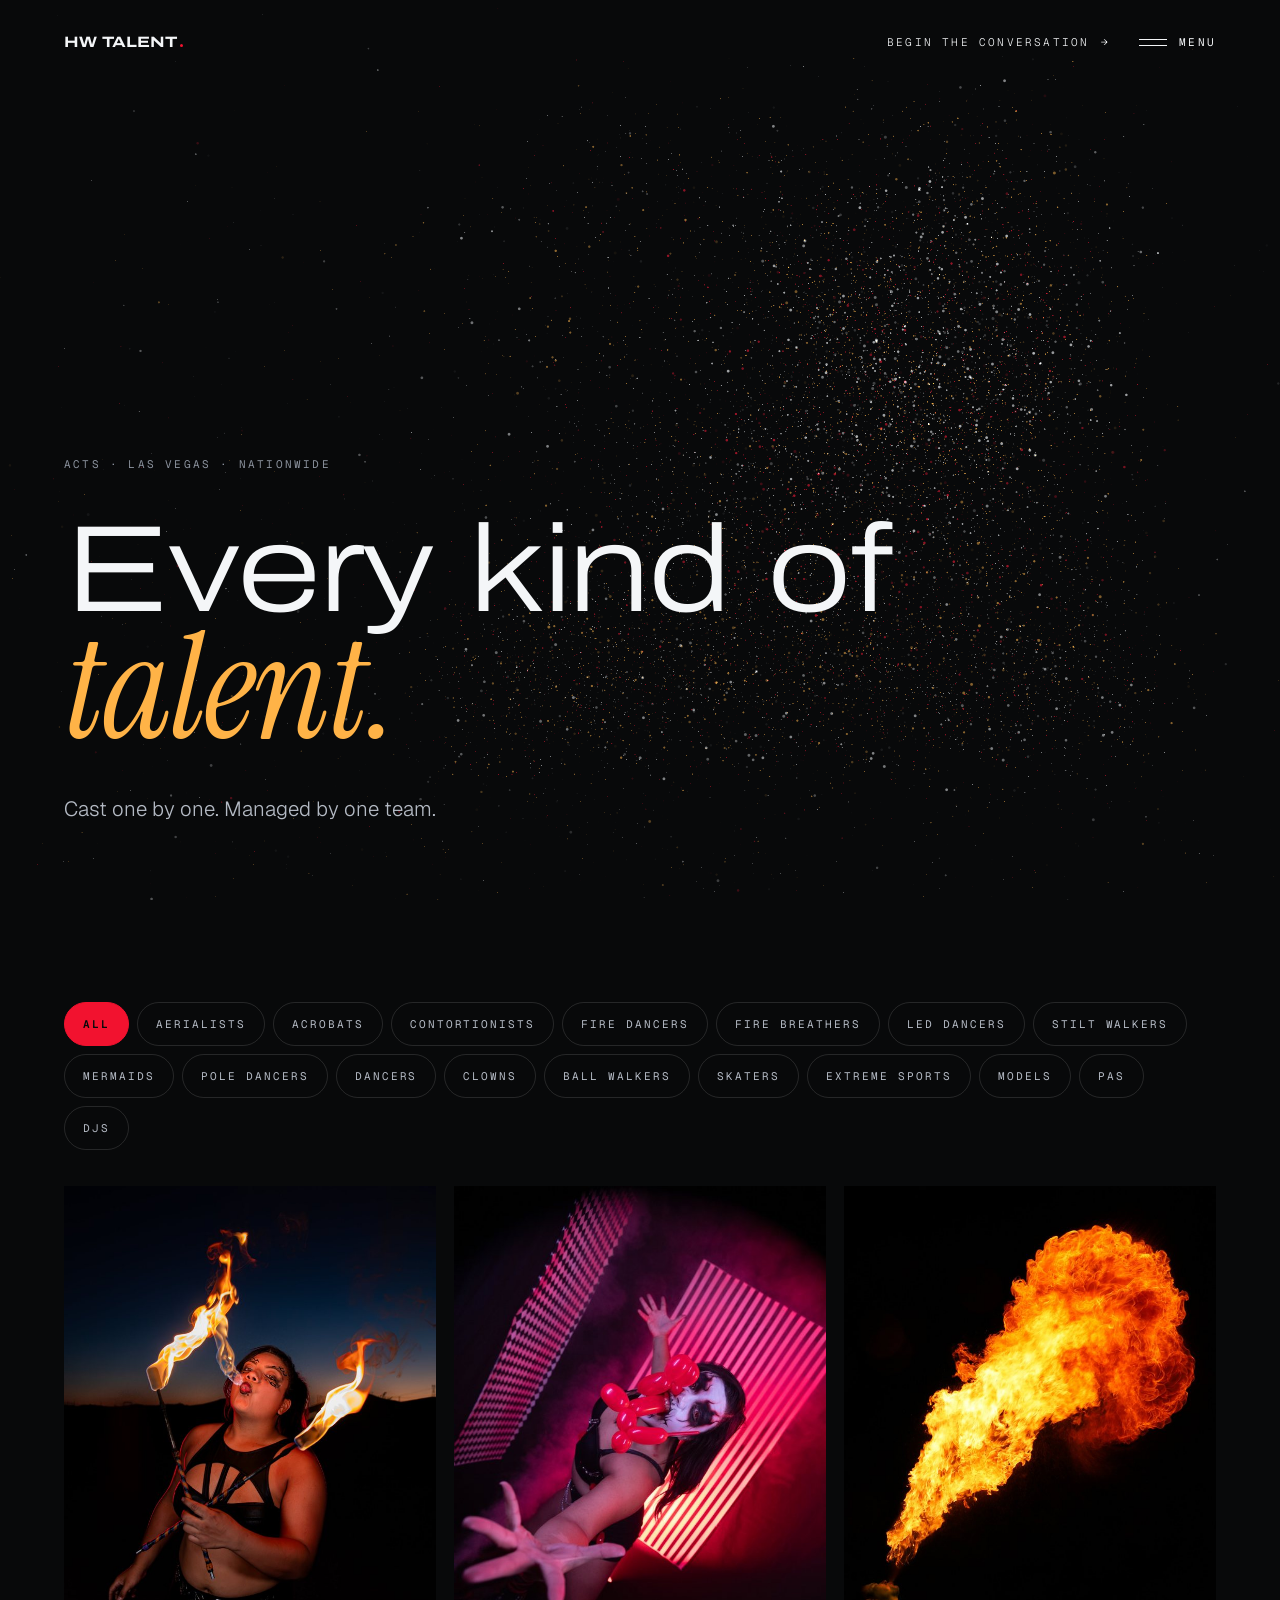
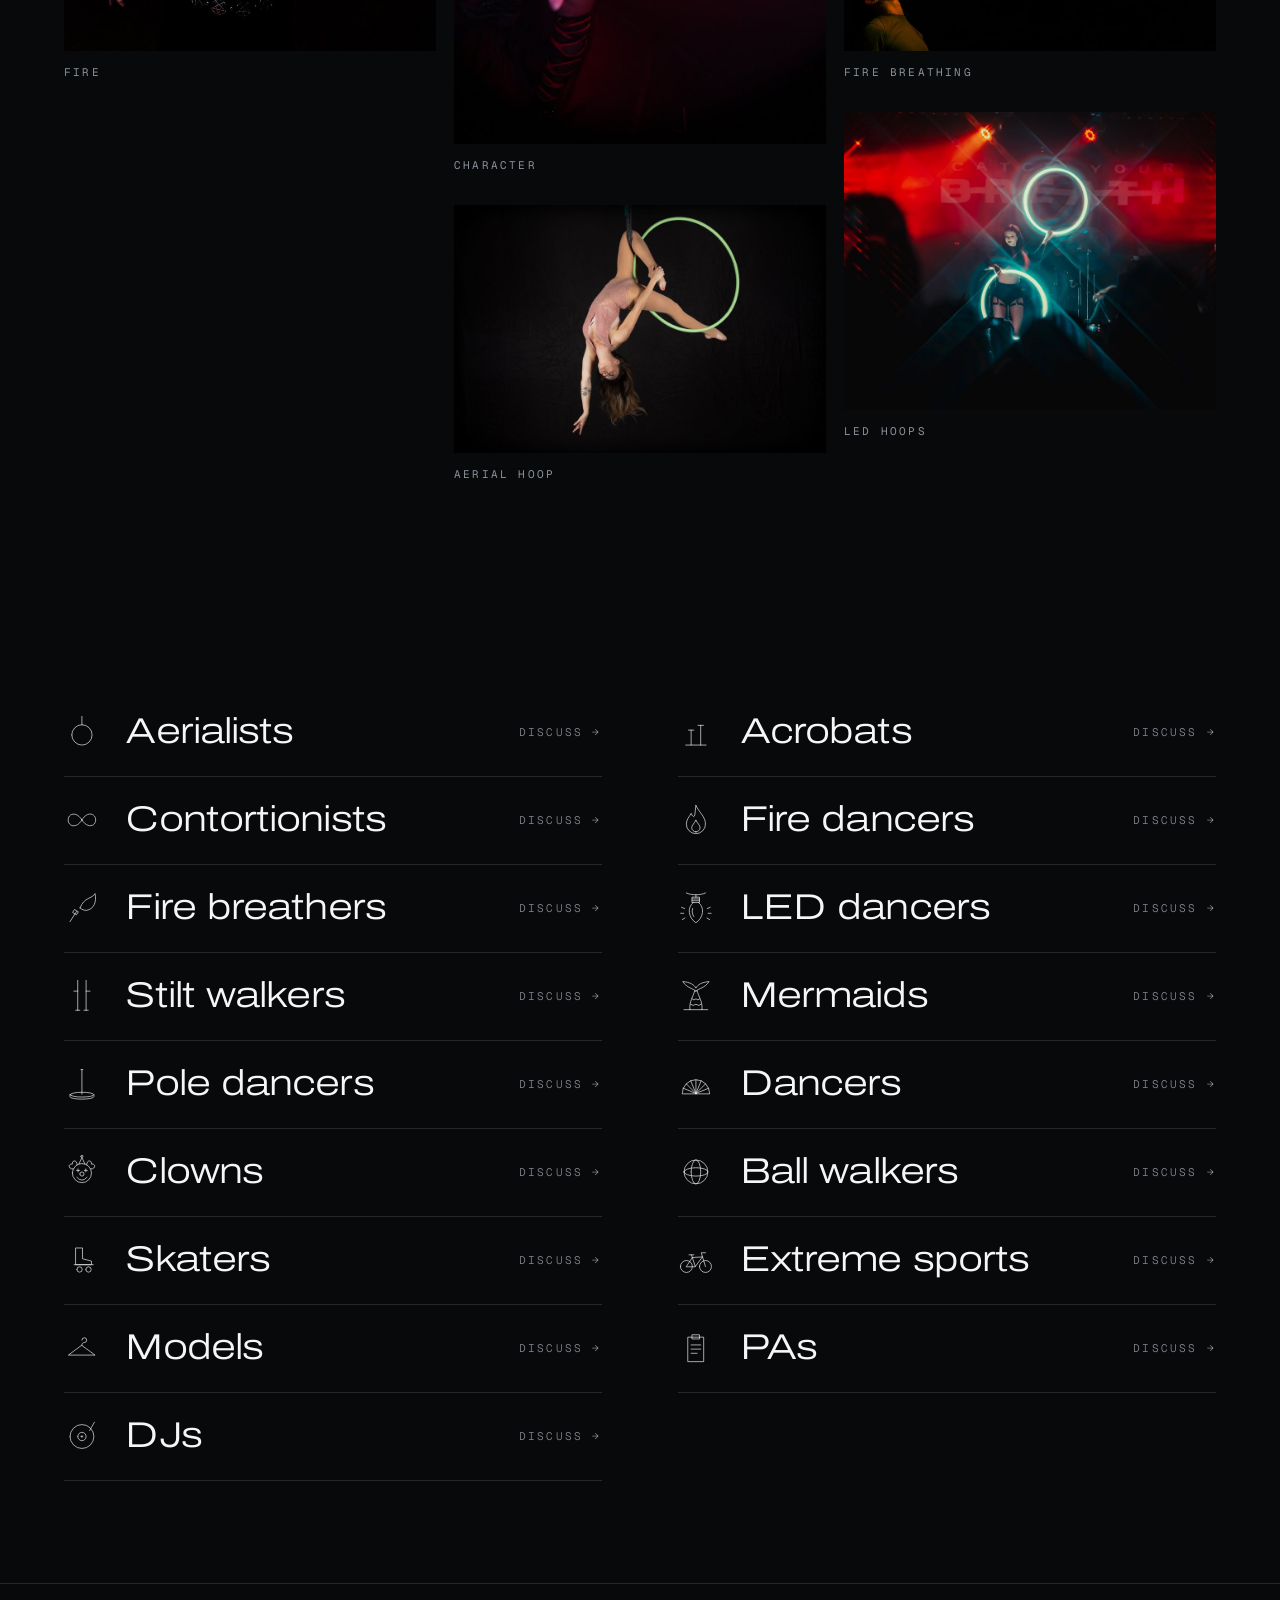
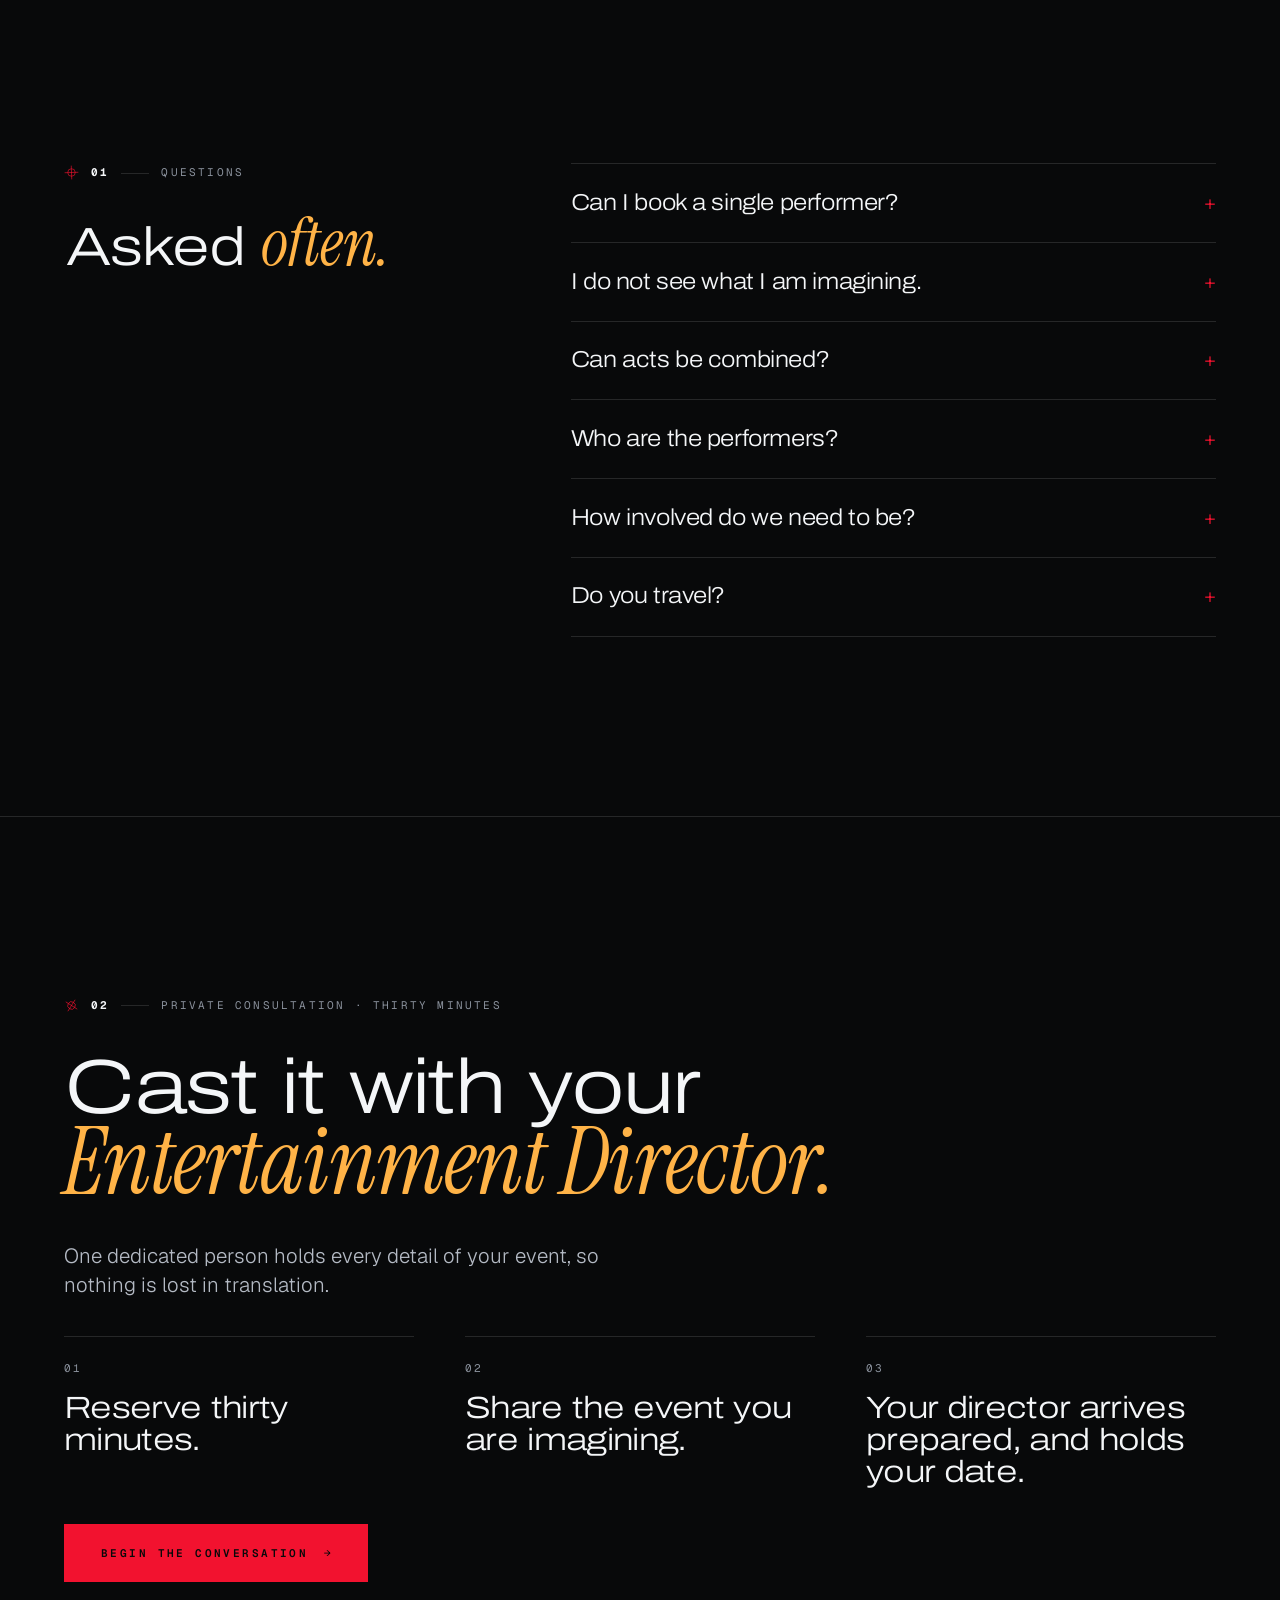
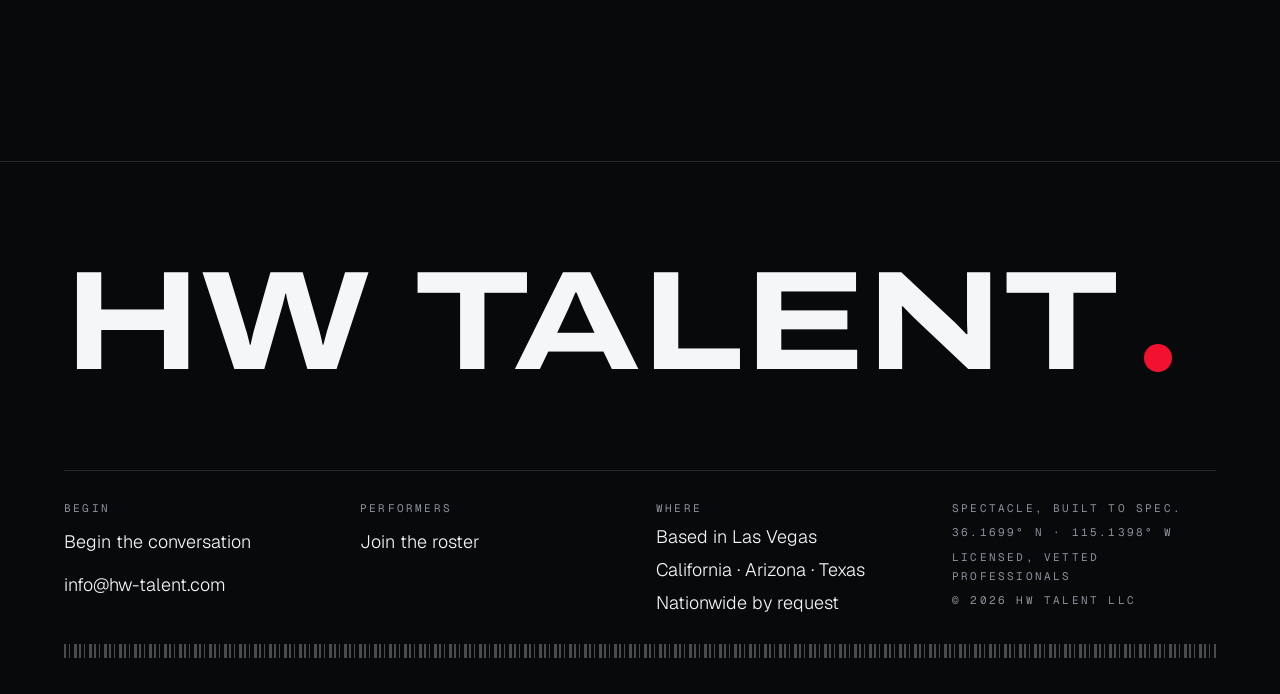
==== commit 3ce7d2de: "Demo act page: Aerialists, with its own inquiry form Co-Authored-By: Claude Fable 5.2 <noreply@anthr" ====
--- a/acts.html
+++ b/acts.html
@@ -13,7 +13,7 @@
 <meta name="theme-color" content="#08090A">
 <link rel="canonical" href="https://hw-talent.com/acts.html">
 <link rel="icon" href="assets/img/favicon.svg" type="image/svg+xml">
-<link rel="stylesheet" href="assets/css/site.css?v=3e993f93">
+<link rel="stylesheet" href="assets/css/site.css?v=8fe87a1c">
 <script>document.documentElement.className="js";try{if(sessionStorage.getItem("hw-seen"))document.documentElement.className+=" seen"}catch(e){}</script>
 </head>
 <body>
--- a/assets/css/site.css
+++ b/assets/css/site.css
@@ -570,3 +570,16 @@
 /* the brand line under the hero headline, at a size that carries */
 .tagline{font-family:var(--display);font-stretch:125%;font-weight:300;font-size:clamp(26px,4.2vw,56px);line-height:1.08;letter-spacing:-.025em;color:var(--white);text-wrap:balance}
 .hero .foot{align-items:flex-end}
+
+/* ---------- a page for one act ---------- */
+.crumbs{display:flex;gap:12px;align-items:center}
+.crumbs a{color:inherit;text-decoration:none;border-bottom:1px solid var(--line);padding-bottom:2px;transition:color .25s,border-color .25s}
+.crumbs a:hover{color:var(--amber);border-color:var(--amber)}
+.crumbs [aria-current]{color:var(--white)}
+.actfig{margin:0;display:flex;flex-direction:column;gap:14px}
+.actfig img{display:block;width:100%;height:auto}
+#inquire{scroll-margin-top:20px}
+.rows.facts li,.rows.facts a{align-items:baseline;gap:8px 40px}
+.rows.facts strong{font-size:clamp(22px,2.1vw,32px)}
+.rows.facts span{font-family:var(--sans);font-size:clamp(17px,1.4vw,21px);line-height:1.4;letter-spacing:0;text-transform:none;color:var(--soft);max-width:38ch;text-align:right}
+@media (max-width:700px){.rows.facts li,.rows.facts a{grid-template-columns:1fr}.rows.facts span{text-align:left;max-width:none}}
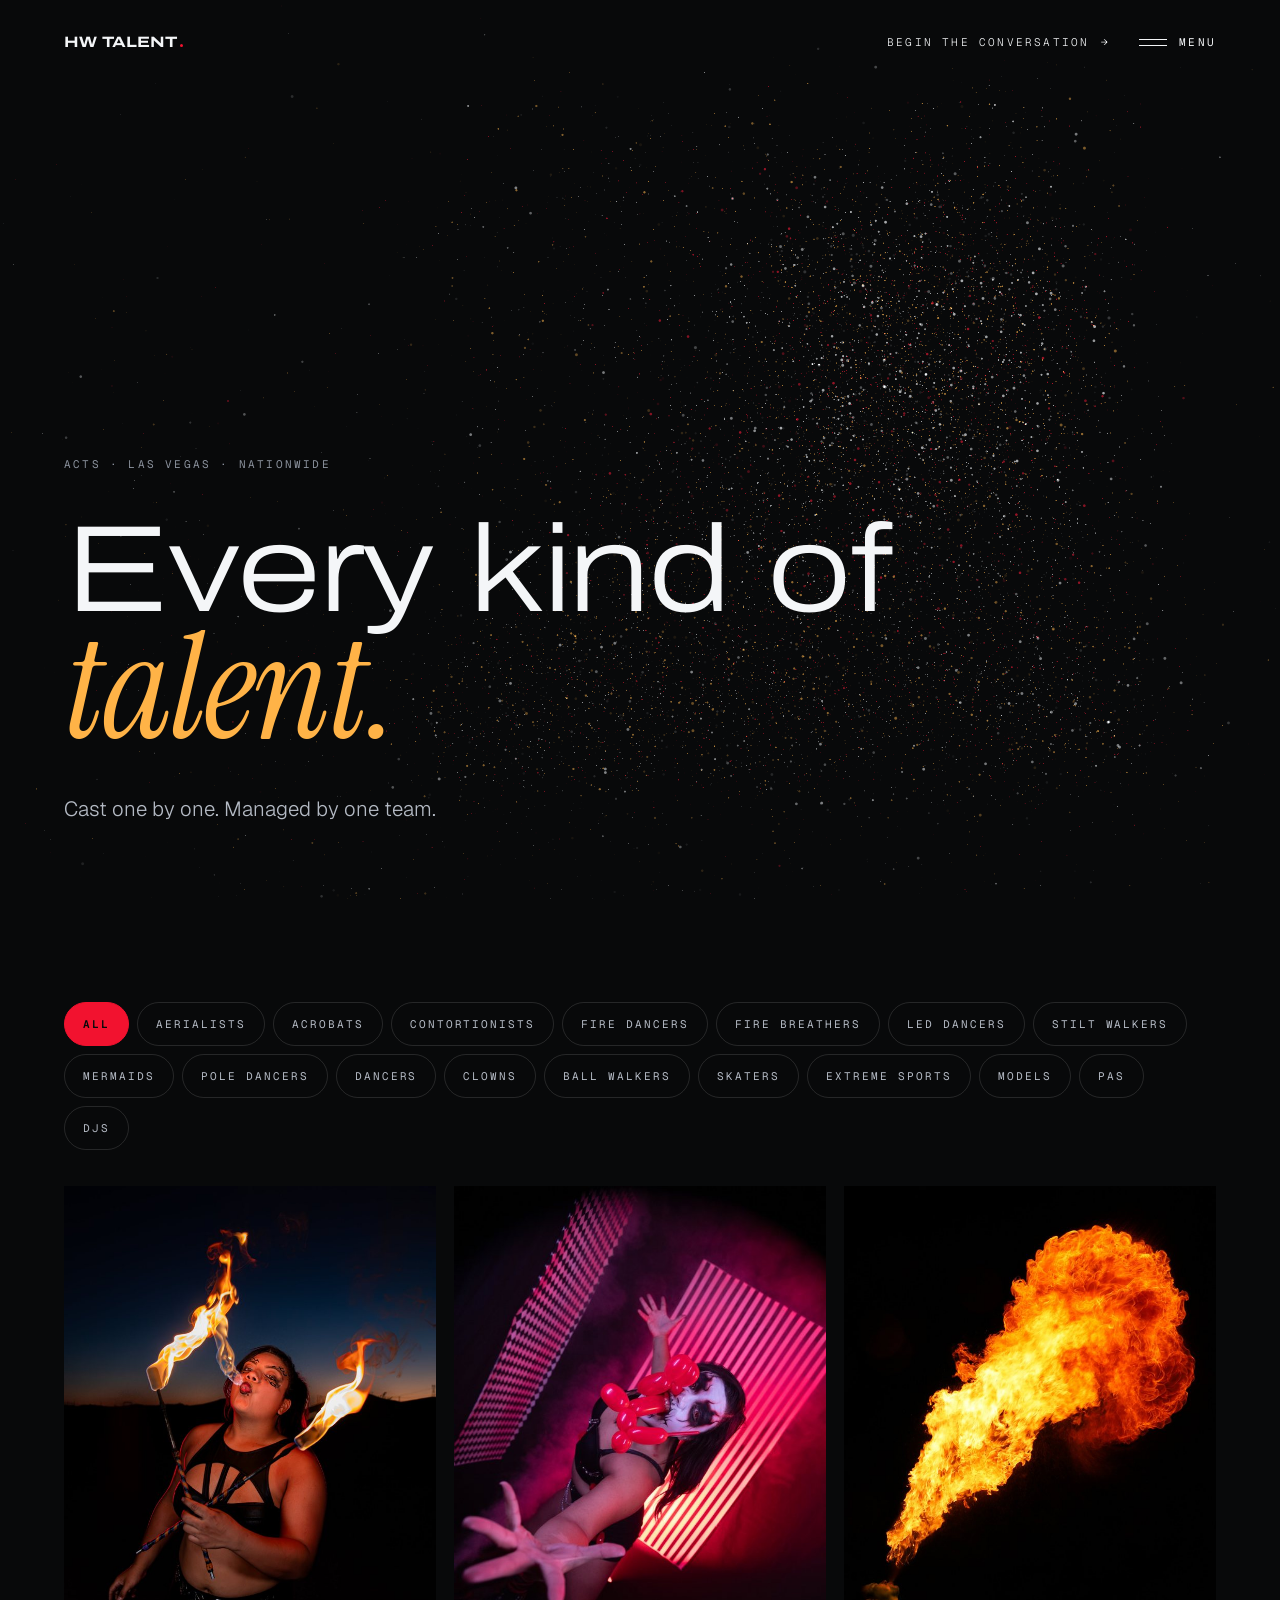
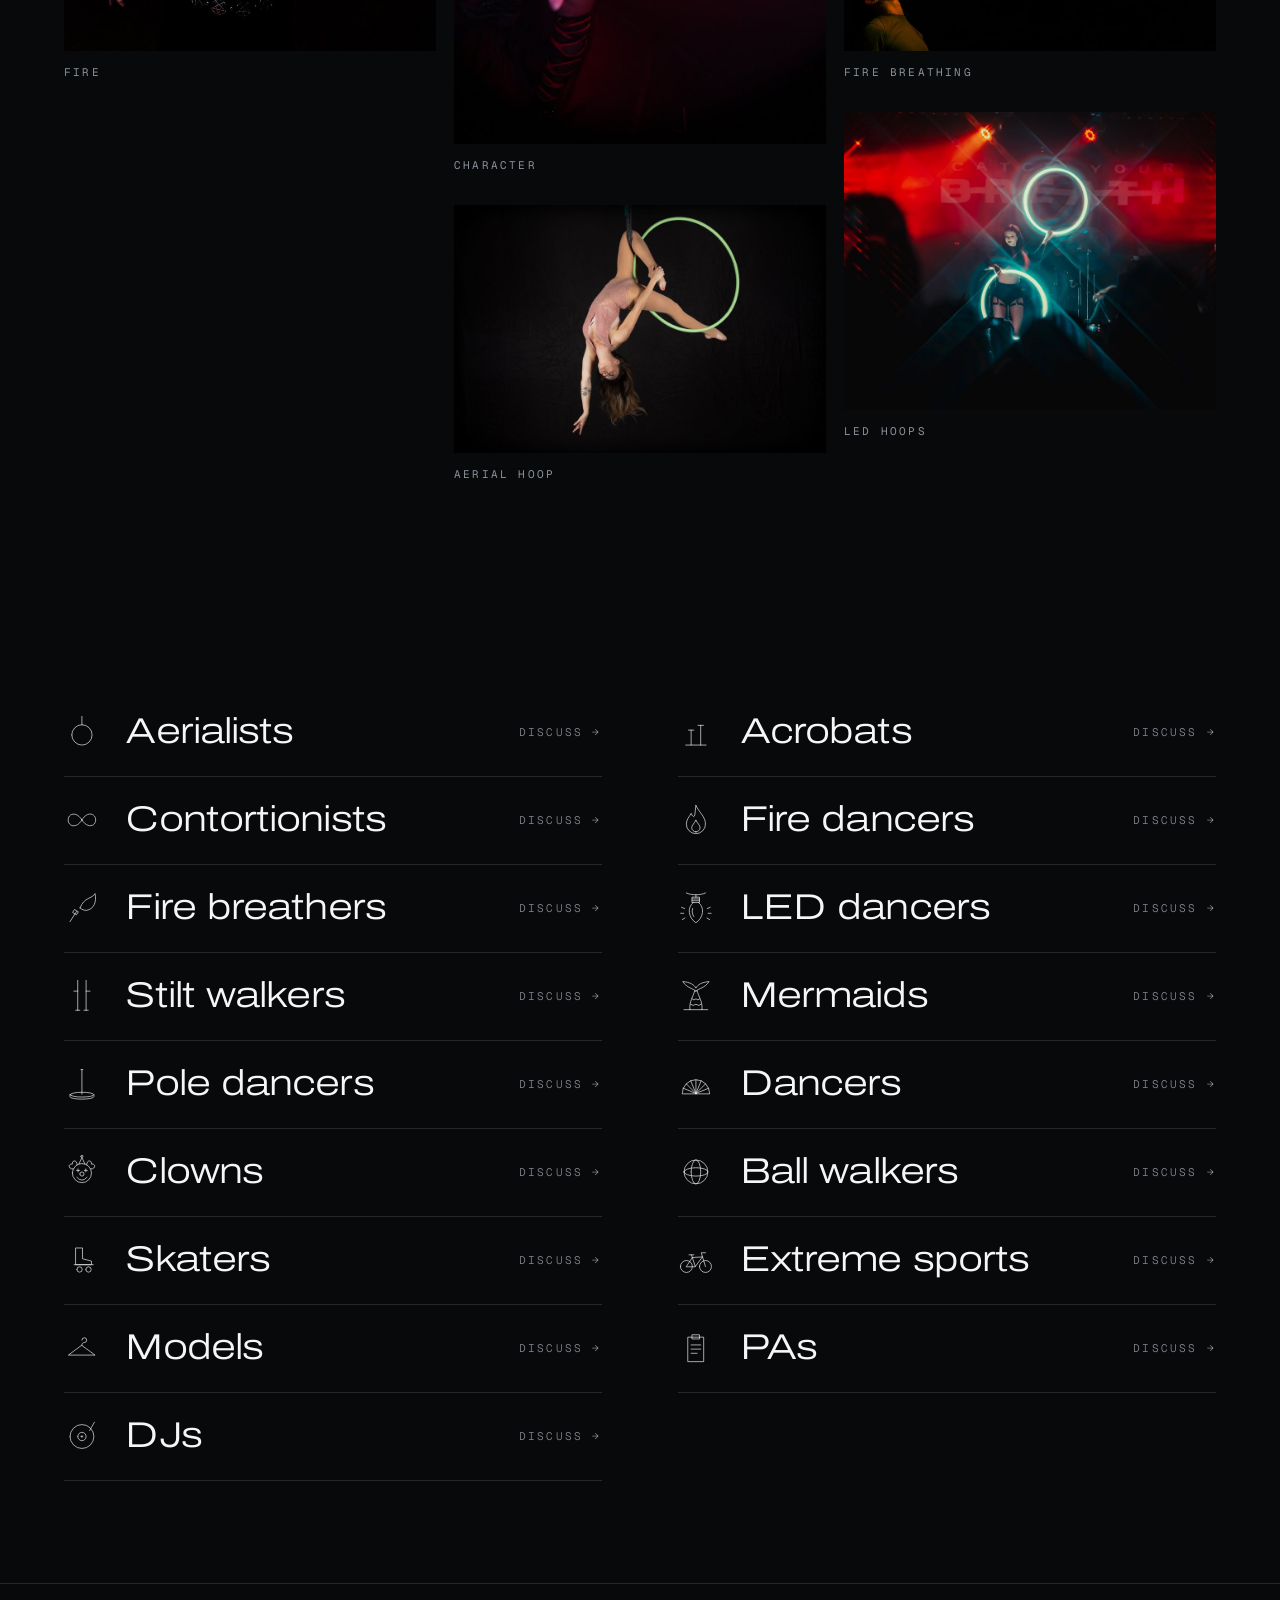
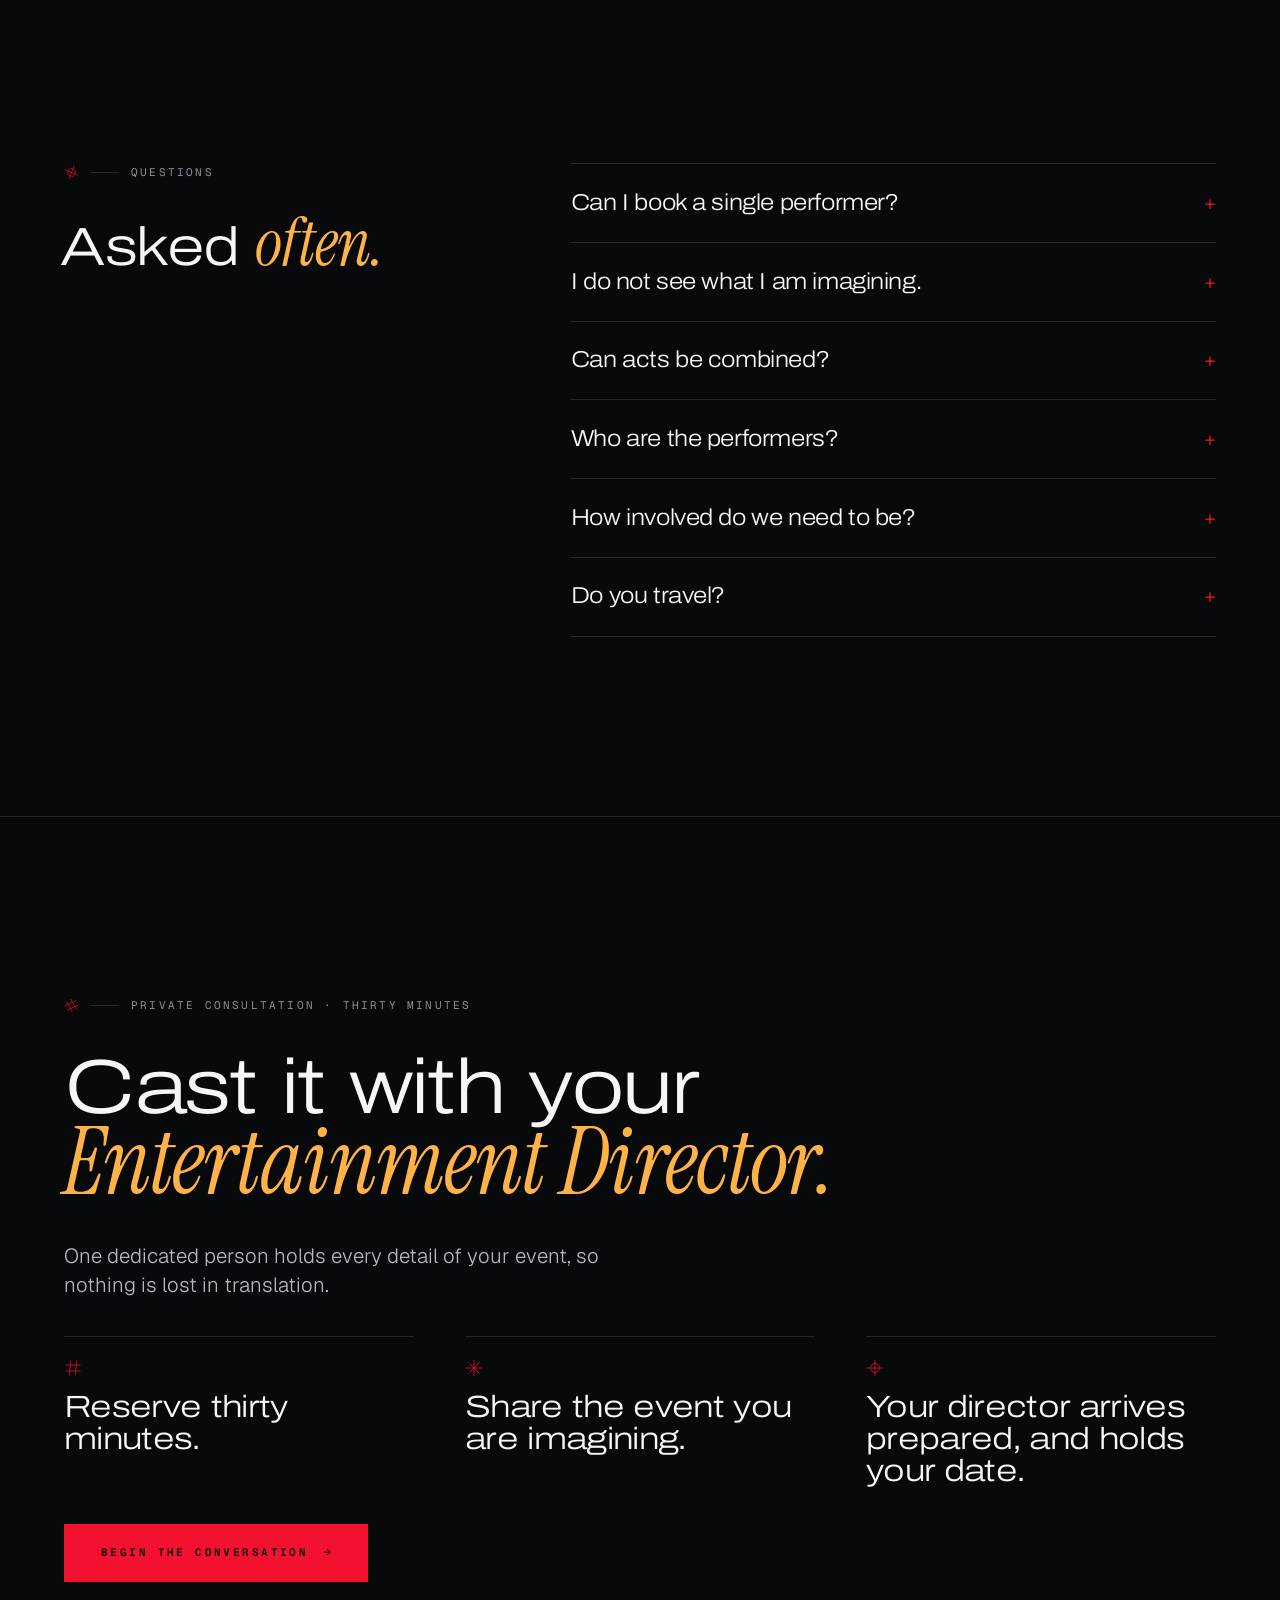
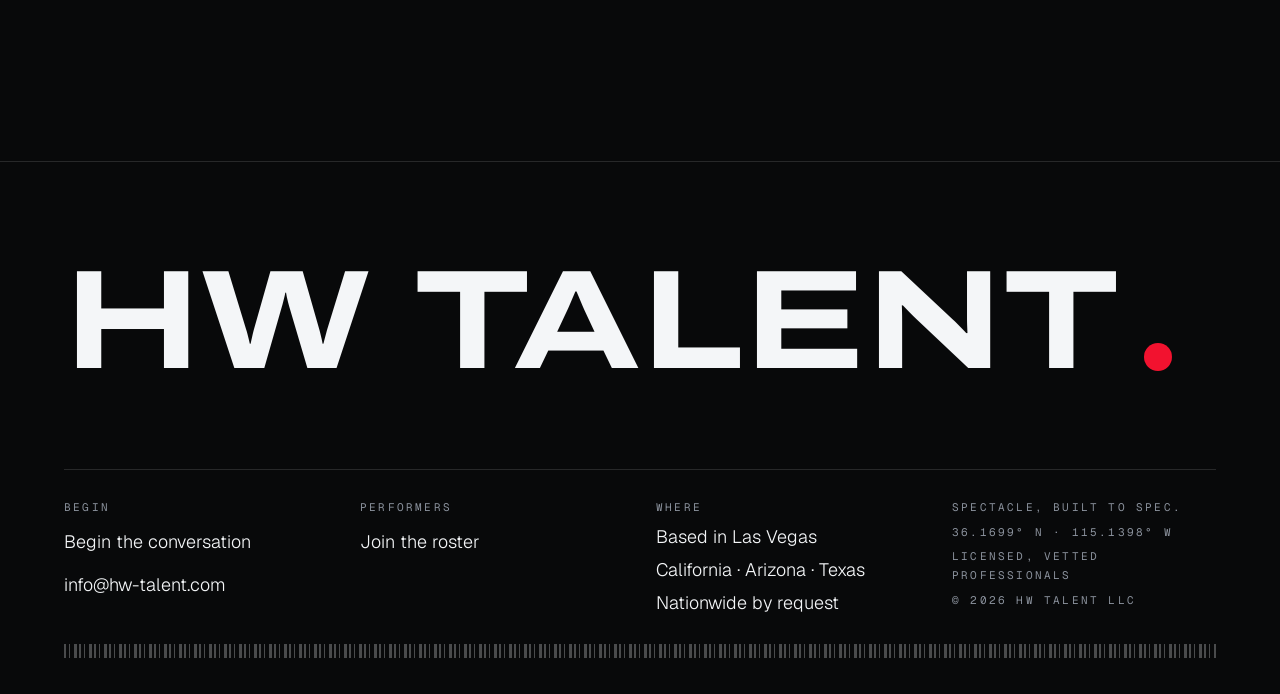
==== commit 4f26e937: "Marks instead of numbers sitewide; act page loses the Made for your event section Co-Authored-By: Cl" ====
--- a/acts.html
+++ b/acts.html
@@ -13,7 +13,7 @@
 <meta name="theme-color" content="#08090A">
 <link rel="canonical" href="https://hw-talent.com/acts.html">
 <link rel="icon" href="assets/img/favicon.svg" type="image/svg+xml">
-<link rel="stylesheet" href="assets/css/site.css?v=8fe87a1c">
+<link rel="stylesheet" href="assets/css/site.css?v=cf835b62">
 <script>document.documentElement.className="js";try{if(sessionStorage.getItem("hw-seen"))document.documentElement.className+=" seen"}catch(e){}</script>
 </head>
 <body>
@@ -28,7 +28,7 @@
 <div class="meta"><a class="lab w" href="mailto:info@hw-talent.com">info@hw-talent.com</a><span class="lab">Based in Las Vegas · Regularly in California, Arizona and Texas · Nationwide by request</span></div>
 </nav>
 <main id="main">
-<section class="pagehead" data-form="star"><div class="wrap"><div class="stack"><span class="lab rv plain">Acts · Las Vegas · Nationwide</span><h1 class="d"><span class="up"><span>Every kind of</span></span><span class="up d1"><span><em>talent.</em></span></span></h1><p class="lead rv d2">Cast one by one. Managed by one team.</p></div></div></section><section class="sec snug" data-gallery="HW_ACTS" data-cats="HW_ACT_CATS" hidden><div class="wrap"><div class="filters" role="group" aria-label="Filter by discipline"></div><div class="gal"></div><div class="empty" hidden><h2 class="d" style="font-size:clamp(26px,3.6vw,60px);margin:16px 0 28px"><span data-empty-name></span>, on request.</h2><a class="btn" href="consult.html">Begin the conversation</a></div></div></section><section class="sec snug"><div class="wrap"><div class="rows two"><a class="rv has-ic" id="aerialists" href="consult.html"><svg class="ic" viewBox="0 0 120 120" fill="none" stroke="currentColor" stroke-width="2.2" stroke-linecap="round" stroke-linejoin="round" aria-hidden="true"><path d="M26 70 a34 34 0 1 0 68 0 a34 34 0 1 0 -68 0 M60 36 V8"/></svg><strong>Aerialists</strong><span>Discuss →</span></a><a class="rv has-ic" id="acrobats" href="consult.html"><svg class="ic" viewBox="0 0 120 120" fill="none" stroke="currentColor" stroke-width="2.2" stroke-linecap="round" stroke-linejoin="round" aria-hidden="true"><path d="M44 104 V54 M35 54 H53 M76 104 V38 M67 38 H85 M26 104 H94"/></svg><strong>Acrobats</strong><span>Discuss →</span></a><a class="rv has-ic" id="contortionists" href="consult.html"><svg class="ic" viewBox="0 0 120 120" fill="none" stroke="currentColor" stroke-width="2.2" stroke-linecap="round" stroke-linejoin="round" aria-hidden="true"><path d="M60 60 C42 30 14 38 14 60 C14 82 42 90 60 60 C78 30 106 38 106 60 C106 82 78 90 60 60 Z"/></svg><strong>Contortionists</strong><span>Discuss →</span></a><a class="rv has-ic" id="fire-dancers" href="consult.html"><svg class="ic" viewBox="0 0 120 120" fill="none" stroke="currentColor" stroke-width="2.2" stroke-linecap="round" stroke-linejoin="round" aria-hidden="true"><path d="M60 12 C72 36 92 50 92 74 A32 32 0 0 1 28 74 C28 58 38 50 44 38 C49 50 54 52 56 44 C58 34 58 24 60 12 Z M60 100 A14 14 0 0 1 46 86 C46 76 56 72 60 60 C64 72 74 76 74 86 A14 14 0 0 1 60 100 Z"/></svg><strong>Fire dancers</strong><span>Discuss →</span></a><a class="rv has-ic" id="fire-breathers" href="consult.html"><svg class="ic" viewBox="0 0 120 120" fill="none" stroke="currentColor" stroke-width="2.2" stroke-linecap="round" stroke-linejoin="round" aria-hidden="true"><path d="M20 106 L42 72 M36 66 l12 7 l-6 10 l-12 -7 z M54 60 C66 24 94 30 104 12 C110 40 100 64 76 68 C68 69 60 66 54 60 Z"/></svg><strong>Fire breathers</strong><span>Discuss →</span></a><a class="rv has-ic" id="led-dancers" href="consult.html"><svg class="ic" viewBox="0 0 120 120" fill="none" stroke="currentColor" stroke-width="2.2" stroke-linecap="round" stroke-linejoin="round" aria-hidden="true"><path d="M28 10 C44 18 76 18 92 10 M60 16 V24 M48 24 H72 V42 H48 Z M48 30 H72 M48 36 H72 M51 42 C30 58 34 92 60 110 C86 92 90 58 69 42 M49 62 C46 72 48 82 53 89 M22 62 L12 58 M19 78 H9 M23 94 L14 99 M98 62 L108 58 M101 78 H111 M97 94 L106 99"/></svg><strong>LED dancers</strong><span>Discuss →</span></a><a class="rv has-ic" id="stilt-walkers" href="consult.html"><svg class="ic" viewBox="0 0 120 120" fill="none" stroke="currentColor" stroke-width="2.2" stroke-linecap="round" stroke-linejoin="round" aria-hidden="true"><path d="M46 8 V108 M46 44 H33 M74 8 V108 M74 44 H87 M39 108 H53 M67 108 H81"/></svg><strong>Stilt walkers</strong><span>Discuss →</span></a><a class="rv has-ic" id="mermaids" href="consult.html"><svg class="ic" viewBox="0 0 120 120" fill="none" stroke="currentColor" stroke-width="2.2" stroke-linecap="round" stroke-linejoin="round" aria-hidden="true"><path d="M60 44 C50 34 30 34 16 12 C40 14 54 22 60 34 C66 22 80 14 104 12 C90 34 70 34 60 44 Z M56 42 C52 62 36 80 40 106 M64 42 C68 62 84 80 80 106 M47 70 q6.5 7 13 0 q6.5 7 13 0 M42 88 q9 8 18 0 q9 8 18 0 M20 106 H100"/></svg><strong>Mermaids</strong><span>Discuss →</span></a><a class="rv has-ic" id="pole-dancers" href="consult.html"><svg class="ic" viewBox="0 0 120 120" fill="none" stroke="currentColor" stroke-width="2.2" stroke-linecap="round" stroke-linejoin="round" aria-hidden="true"><path d="M60 12 V94 M57 12 h6 M20 96 a40 8 0 1 0 80 0 a40 8 0 1 0 -80 0 M20 96 v7 a40 8 0 0 0 80 0 v-7"/></svg><strong>Pole dancers</strong><span>Discuss →</span></a><a class="rv has-ic" id="dancers" href="consult.html"><svg class="ic" viewBox="0 0 120 120" fill="none" stroke="currentColor" stroke-width="2.2" stroke-linecap="round" stroke-linejoin="round" aria-hidden="true"><path d="M14 92 A46 46 0 0 1 106 92 Z M60.0 92.0 L102.5 74.4 M60.0 92.0 L92.5 59.5 M60.0 92.0 L77.6 49.5 M60.0 92.0 L60.0 46.0 M60.0 92.0 L42.4 49.5 M60.0 92.0 L27.5 59.5 M60.0 92.0 L17.5 74.4"/></svg><strong>Dancers</strong><span>Discuss →</span></a><a class="rv has-ic" id="clowns" href="consult.html"><svg class="ic" viewBox="0 0 120 120" fill="none" stroke="currentColor" stroke-width="2.2" stroke-linecap="round" stroke-linejoin="round" aria-hidden="true"><path d="M28 64 a32 32 0 1 0 64 0 a32 32 0 1 0 -64 0 M53 67 a7 7 0 1 0 14 0 a7 7 0 1 0 -14 0 M47 50 v10 M42 55 h10 M73 50 v10 M68 55 h10 M43 78 Q60 98 77 78 M31 50 C14 52 12 32 28 34 C26 20 44 18 44 36 M89 50 C106 52 108 32 92 34 C94 20 76 18 76 36 M50 33.6 L60 12 L70 33.6 M56.4 8 a3.6 3.6 0 1 0 7.2 0 a3.6 3.6 0 1 0 -7.2 0"/></svg><strong>Clowns</strong><span>Discuss →</span></a><a class="rv has-ic" id="ball-walkers" href="consult.html"><svg class="ic" viewBox="0 0 120 120" fill="none" stroke="currentColor" stroke-width="2.2" stroke-linecap="round" stroke-linejoin="round" aria-hidden="true"><path d="M20 60 a40 40 0 1 0 80 0 a40 40 0 1 0 -80 0 M44 60 a16 40 0 1 0 32 0 a16 40 0 1 0 -32 0 M20 60 a40 14 0 1 0 80 0 a40 14 0 1 0 -80 0"/></svg><strong>Ball walkers</strong><span>Discuss →</span></a><a class="rv has-ic" id="skaters" href="consult.html"><svg class="ic" viewBox="0 0 120 120" fill="none" stroke="currentColor" stroke-width="2.2" stroke-linecap="round" stroke-linejoin="round" aria-hidden="true"><path d="M40 20 H62 V56 L92 64 V76 H40 Z M34 76 H98 M43 92 a9 9 0 1 0 18 0 a9 9 0 1 0 -18 0 M73 92 a9 9 0 1 0 18 0 a9 9 0 1 0 -18 0"/></svg><strong>Skaters</strong><span>Discuss →</span></a><a class="rv has-ic" id="extreme-sports" href="consult.html"><svg class="ic" viewBox="0 0 120 120" fill="none" stroke="currentColor" stroke-width="2.2" stroke-linecap="round" stroke-linejoin="round" aria-hidden="true"><path d="M8 82 a20 20 0 1 0 40 0 a20 20 0 1 0 -40 0 M72 82 a20 20 0 1 0 40 0 a20 20 0 1 0 -40 0 M28 82 L48 52 L82 50 L58 82 Z M48 52 L58 82 M82 50 L92 82 M82 50 L78 36 H92 M48 52 L45 43 M37 43 H53"/></svg><strong>Extreme sports</strong><span>Discuss →</span></a><a class="rv has-ic" id="models" href="consult.html"><svg class="ic" viewBox="0 0 120 120" fill="none" stroke="currentColor" stroke-width="2.2" stroke-linecap="round" stroke-linejoin="round" aria-hidden="true"><path d="M60 34 a8 8 0 1 1 8 8 c-6 0 -8 4 -8 10 M60 52 L104 84 H16 Z"/></svg><strong>Models</strong><span>Discuss →</span></a><a class="rv has-ic" id="pas" href="consult.html"><svg class="ic" viewBox="0 0 120 120" fill="none" stroke="currentColor" stroke-width="2.2" stroke-linecap="round" stroke-linejoin="round" aria-hidden="true"><path d="M34 24 H86 V106 H34 Z M48 16 H72 V30 H48 Z M44 50 H76 M44 64 H76 M44 78 H64"/></svg><strong>PAs</strong><span>Discuss →</span></a><a class="rv has-ic" id="djs" href="consult.html"><svg class="ic" viewBox="0 0 120 120" fill="none" stroke="currentColor" stroke-width="2.2" stroke-linecap="round" stroke-linejoin="round" aria-hidden="true"><path d="M20 62 a40 40 0 1 0 80 0 a40 40 0 1 0 -80 0 M46 62 a14 14 0 1 0 28 0 a14 14 0 1 0 -28 0 M57.4 62 a2.6 2.6 0 1 0 5.2 0 a2.6 2.6 0 1 0 -5.2 0 M102 14 L86 42"/></svg><strong>DJs</strong><span>Discuss →</span></a></div></div></section><section class="sec rule"><div class="wrap faq"><div class="stack"><span class="lab idx rv"><svg class="reg" viewBox="0 0 24 24" fill="none" stroke="currentColor" stroke-width="1" aria-hidden="true"><path d="M6 12 a6 6 0 1 0 12 0 a6 6 0 1 0 -12 0 M12 1 V23 M1 12 H23"/></svg><b class="n"></b>Questions</span><h2 class="d rv d1">Asked <em>often.</em></h2></div><div class="rv d2"><details class="q"><summary>Can I book a single performer?</summary><p>Yes. One artist or a full cast, the standard is the same.</p></details><details class="q"><summary>I do not see what I am imagining.</summary><p>Good. This list is where we start, not where we stop.</p></details><details class="q"><summary>Can acts be combined?</summary><p>That is where it gets interesting. Fire in the air. Light on stilts. Ask for the combination nobody has seen.</p></details><details class="q"><summary>Who are the performers?</summary><p>Licensed, vetted professionals, chosen by us for each event. Nobody is sent from a list.</p></details><details class="q"><summary>How involved do we need to be?</summary><p>As hands-on or as hands-off as you like. Approve every stitch, or hand us the event and arrive as a guest.</p></details><details class="q"><summary>Do you travel?</summary><p>Yes. We are based in Las Vegas and regularly work in California, Arizona and Texas. Anywhere else in the country, ask.</p></details></div></div></section><section class="sec rule director" id="consult"><div class="wrap stack"><span class="lab idx rv"><svg class="reg" viewBox="0 0 24 24" fill="none" stroke="currentColor" stroke-width="1" aria-hidden="true"><path d="M6 12 a6 6 0 1 0 12 0 a6 6 0 1 0 -12 0 M12 1 V23 M1 12 H23"/></svg><b class="n"></b>Private consultation · Thirty minutes</span><h2 class="d rv d1">Cast it with your <em>Entertainment Director.</em></h2><p class="lead rv d2">One dedicated person holds every detail of your event, so nothing is lost in translation.</p><ol class="steps rv d2"><li><span class="lab">01</span><strong>Reserve thirty minutes.</strong></li><li><span class="lab">02</span><strong>Share the event you are imagining.</strong></li><li><span class="lab">03</span><strong>Your director arrives prepared, and holds your date.</strong></li></ol><div class="row rv d3"><a class="btn" href="consult.html">Begin the conversation</a></div></div></section><dialog class="lb" aria-label="Photo"><div class="in"><button class="btn sm plain close" type="button">Close</button><img alt=""><div class="cap lab"></div></div></dialog>
+<section class="pagehead" data-form="star"><div class="wrap"><div class="stack"><span class="lab rv plain">Acts · Las Vegas · Nationwide</span><h1 class="d"><span class="up"><span>Every kind of</span></span><span class="up d1"><span><em>talent.</em></span></span></h1><p class="lead rv d2">Cast one by one. Managed by one team.</p></div></div></section><section class="sec snug" data-gallery="HW_ACTS" data-cats="HW_ACT_CATS" hidden><div class="wrap"><div class="filters" role="group" aria-label="Filter by discipline"></div><div class="gal"></div><div class="empty" hidden><h2 class="d" style="font-size:clamp(26px,3.6vw,60px);margin:16px 0 28px"><span data-empty-name></span>, on request.</h2><a class="btn" href="consult.html">Begin the conversation</a></div></div></section><section class="sec snug"><div class="wrap"><div class="rows two"><a class="rv has-ic" id="aerialists" href="consult.html"><svg class="ic" viewBox="0 0 120 120" fill="none" stroke="currentColor" stroke-width="2.2" stroke-linecap="round" stroke-linejoin="round" aria-hidden="true"><path d="M26 70 a34 34 0 1 0 68 0 a34 34 0 1 0 -68 0 M60 36 V8"/></svg><strong>Aerialists</strong><span>Discuss →</span></a><a class="rv has-ic" id="acrobats" href="consult.html"><svg class="ic" viewBox="0 0 120 120" fill="none" stroke="currentColor" stroke-width="2.2" stroke-linecap="round" stroke-linejoin="round" aria-hidden="true"><path d="M44 104 V54 M35 54 H53 M76 104 V38 M67 38 H85 M26 104 H94"/></svg><strong>Acrobats</strong><span>Discuss →</span></a><a class="rv has-ic" id="contortionists" href="consult.html"><svg class="ic" viewBox="0 0 120 120" fill="none" stroke="currentColor" stroke-width="2.2" stroke-linecap="round" stroke-linejoin="round" aria-hidden="true"><path d="M60 60 C42 30 14 38 14 60 C14 82 42 90 60 60 C78 30 106 38 106 60 C106 82 78 90 60 60 Z"/></svg><strong>Contortionists</strong><span>Discuss →</span></a><a class="rv has-ic" id="fire-dancers" href="consult.html"><svg class="ic" viewBox="0 0 120 120" fill="none" stroke="currentColor" stroke-width="2.2" stroke-linecap="round" stroke-linejoin="round" aria-hidden="true"><path d="M60 12 C72 36 92 50 92 74 A32 32 0 0 1 28 74 C28 58 38 50 44 38 C49 50 54 52 56 44 C58 34 58 24 60 12 Z M60 100 A14 14 0 0 1 46 86 C46 76 56 72 60 60 C64 72 74 76 74 86 A14 14 0 0 1 60 100 Z"/></svg><strong>Fire dancers</strong><span>Discuss →</span></a><a class="rv has-ic" id="fire-breathers" href="consult.html"><svg class="ic" viewBox="0 0 120 120" fill="none" stroke="currentColor" stroke-width="2.2" stroke-linecap="round" stroke-linejoin="round" aria-hidden="true"><path d="M20 106 L42 72 M36 66 l12 7 l-6 10 l-12 -7 z M54 60 C66 24 94 30 104 12 C110 40 100 64 76 68 C68 69 60 66 54 60 Z"/></svg><strong>Fire breathers</strong><span>Discuss →</span></a><a class="rv has-ic" id="led-dancers" href="consult.html"><svg class="ic" viewBox="0 0 120 120" fill="none" stroke="currentColor" stroke-width="2.2" stroke-linecap="round" stroke-linejoin="round" aria-hidden="true"><path d="M28 10 C44 18 76 18 92 10 M60 16 V24 M48 24 H72 V42 H48 Z M48 30 H72 M48 36 H72 M51 42 C30 58 34 92 60 110 C86 92 90 58 69 42 M49 62 C46 72 48 82 53 89 M22 62 L12 58 M19 78 H9 M23 94 L14 99 M98 62 L108 58 M101 78 H111 M97 94 L106 99"/></svg><strong>LED dancers</strong><span>Discuss →</span></a><a class="rv has-ic" id="stilt-walkers" href="consult.html"><svg class="ic" viewBox="0 0 120 120" fill="none" stroke="currentColor" stroke-width="2.2" stroke-linecap="round" stroke-linejoin="round" aria-hidden="true"><path d="M46 8 V108 M46 44 H33 M74 8 V108 M74 44 H87 M39 108 H53 M67 108 H81"/></svg><strong>Stilt walkers</strong><span>Discuss →</span></a><a class="rv has-ic" id="mermaids" href="consult.html"><svg class="ic" viewBox="0 0 120 120" fill="none" stroke="currentColor" stroke-width="2.2" stroke-linecap="round" stroke-linejoin="round" aria-hidden="true"><path d="M60 44 C50 34 30 34 16 12 C40 14 54 22 60 34 C66 22 80 14 104 12 C90 34 70 34 60 44 Z M56 42 C52 62 36 80 40 106 M64 42 C68 62 84 80 80 106 M47 70 q6.5 7 13 0 q6.5 7 13 0 M42 88 q9 8 18 0 q9 8 18 0 M20 106 H100"/></svg><strong>Mermaids</strong><span>Discuss →</span></a><a class="rv has-ic" id="pole-dancers" href="consult.html"><svg class="ic" viewBox="0 0 120 120" fill="none" stroke="currentColor" stroke-width="2.2" stroke-linecap="round" stroke-linejoin="round" aria-hidden="true"><path d="M60 12 V94 M57 12 h6 M20 96 a40 8 0 1 0 80 0 a40 8 0 1 0 -80 0 M20 96 v7 a40 8 0 0 0 80 0 v-7"/></svg><strong>Pole dancers</strong><span>Discuss →</span></a><a class="rv has-ic" id="dancers" href="consult.html"><svg class="ic" viewBox="0 0 120 120" fill="none" stroke="currentColor" stroke-width="2.2" stroke-linecap="round" stroke-linejoin="round" aria-hidden="true"><path d="M14 92 A46 46 0 0 1 106 92 Z M60.0 92.0 L102.5 74.4 M60.0 92.0 L92.5 59.5 M60.0 92.0 L77.6 49.5 M60.0 92.0 L60.0 46.0 M60.0 92.0 L42.4 49.5 M60.0 92.0 L27.5 59.5 M60.0 92.0 L17.5 74.4"/></svg><strong>Dancers</strong><span>Discuss →</span></a><a class="rv has-ic" id="clowns" href="consult.html"><svg class="ic" viewBox="0 0 120 120" fill="none" stroke="currentColor" stroke-width="2.2" stroke-linecap="round" stroke-linejoin="round" aria-hidden="true"><path d="M28 64 a32 32 0 1 0 64 0 a32 32 0 1 0 -64 0 M53 67 a7 7 0 1 0 14 0 a7 7 0 1 0 -14 0 M47 50 v10 M42 55 h10 M73 50 v10 M68 55 h10 M43 78 Q60 98 77 78 M31 50 C14 52 12 32 28 34 C26 20 44 18 44 36 M89 50 C106 52 108 32 92 34 C94 20 76 18 76 36 M50 33.6 L60 12 L70 33.6 M56.4 8 a3.6 3.6 0 1 0 7.2 0 a3.6 3.6 0 1 0 -7.2 0"/></svg><strong>Clowns</strong><span>Discuss →</span></a><a class="rv has-ic" id="ball-walkers" href="consult.html"><svg class="ic" viewBox="0 0 120 120" fill="none" stroke="currentColor" stroke-width="2.2" stroke-linecap="round" stroke-linejoin="round" aria-hidden="true"><path d="M20 60 a40 40 0 1 0 80 0 a40 40 0 1 0 -80 0 M44 60 a16 40 0 1 0 32 0 a16 40 0 1 0 -32 0 M20 60 a40 14 0 1 0 80 0 a40 14 0 1 0 -80 0"/></svg><strong>Ball walkers</strong><span>Discuss →</span></a><a class="rv has-ic" id="skaters" href="consult.html"><svg class="ic" viewBox="0 0 120 120" fill="none" stroke="currentColor" stroke-width="2.2" stroke-linecap="round" stroke-linejoin="round" aria-hidden="true"><path d="M40 20 H62 V56 L92 64 V76 H40 Z M34 76 H98 M43 92 a9 9 0 1 0 18 0 a9 9 0 1 0 -18 0 M73 92 a9 9 0 1 0 18 0 a9 9 0 1 0 -18 0"/></svg><strong>Skaters</strong><span>Discuss →</span></a><a class="rv has-ic" id="extreme-sports" href="consult.html"><svg class="ic" viewBox="0 0 120 120" fill="none" stroke="currentColor" stroke-width="2.2" stroke-linecap="round" stroke-linejoin="round" aria-hidden="true"><path d="M8 82 a20 20 0 1 0 40 0 a20 20 0 1 0 -40 0 M72 82 a20 20 0 1 0 40 0 a20 20 0 1 0 -40 0 M28 82 L48 52 L82 50 L58 82 Z M48 52 L58 82 M82 50 L92 82 M82 50 L78 36 H92 M48 52 L45 43 M37 43 H53"/></svg><strong>Extreme sports</strong><span>Discuss →</span></a><a class="rv has-ic" id="models" href="consult.html"><svg class="ic" viewBox="0 0 120 120" fill="none" stroke="currentColor" stroke-width="2.2" stroke-linecap="round" stroke-linejoin="round" aria-hidden="true"><path d="M60 34 a8 8 0 1 1 8 8 c-6 0 -8 4 -8 10 M60 52 L104 84 H16 Z"/></svg><strong>Models</strong><span>Discuss →</span></a><a class="rv has-ic" id="pas" href="consult.html"><svg class="ic" viewBox="0 0 120 120" fill="none" stroke="currentColor" stroke-width="2.2" stroke-linecap="round" stroke-linejoin="round" aria-hidden="true"><path d="M34 24 H86 V106 H34 Z M48 16 H72 V30 H48 Z M44 50 H76 M44 64 H76 M44 78 H64"/></svg><strong>PAs</strong><span>Discuss →</span></a><a class="rv has-ic" id="djs" href="consult.html"><svg class="ic" viewBox="0 0 120 120" fill="none" stroke="currentColor" stroke-width="2.2" stroke-linecap="round" stroke-linejoin="round" aria-hidden="true"><path d="M20 62 a40 40 0 1 0 80 0 a40 40 0 1 0 -80 0 M46 62 a14 14 0 1 0 28 0 a14 14 0 1 0 -28 0 M57.4 62 a2.6 2.6 0 1 0 5.2 0 a2.6 2.6 0 1 0 -5.2 0 M102 14 L86 42"/></svg><strong>DJs</strong><span>Discuss →</span></a></div></div></section><section class="sec rule"><div class="wrap faq"><div class="stack"><span class="lab idx rv"><svg class="reg" viewBox="0 0 24 24" fill="none" stroke="currentColor" stroke-width="1" aria-hidden="true"><path d="M6 12 a6 6 0 1 0 12 0 a6 6 0 1 0 -12 0 M12 1 V23 M1 12 H23"/></svg><i class="ln"></i>Questions</span><h2 class="d rv d1">Asked <em>often.</em></h2></div><div class="rv d2"><details class="q"><summary>Can I book a single performer?</summary><p>Yes. One artist or a full cast, the standard is the same.</p></details><details class="q"><summary>I do not see what I am imagining.</summary><p>Good. This list is where we start, not where we stop.</p></details><details class="q"><summary>Can acts be combined?</summary><p>That is where it gets interesting. Fire in the air. Light on stilts. Ask for the combination nobody has seen.</p></details><details class="q"><summary>Who are the performers?</summary><p>Licensed, vetted professionals, chosen by us for each event. Nobody is sent from a list.</p></details><details class="q"><summary>How involved do we need to be?</summary><p>As hands-on or as hands-off as you like. Approve every stitch, or hand us the event and arrive as a guest.</p></details><details class="q"><summary>Do you travel?</summary><p>Yes. We are based in Las Vegas and regularly work in California, Arizona and Texas. Anywhere else in the country, ask.</p></details></div></div></section><section class="sec rule director" id="consult"><div class="wrap stack"><span class="lab idx rv"><svg class="reg" viewBox="0 0 24 24" fill="none" stroke="currentColor" stroke-width="1" aria-hidden="true"><path d="M9 2 L7 22 M17 2 L15 22 M2 8 H22 M2 16 H22"/></svg><i class="ln"></i>Private consultation · Thirty minutes</span><h2 class="d rv d1">Cast it with your <em>Entertainment Director.</em></h2><p class="lead rv d2">One dedicated person holds every detail of your event, so nothing is lost in translation.</p><ol class="steps rv d2"><li><svg class="reg" viewBox="0 0 24 24" fill="none" stroke="currentColor" stroke-width="1" aria-hidden="true"><path d="M9 2 L7 22 M17 2 L15 22 M2 8 H22 M2 16 H22"/></svg><strong>Reserve thirty minutes.</strong></li><li><svg class="reg" viewBox="0 0 24 24" fill="none" stroke="currentColor" stroke-width="1" aria-hidden="true"><path d="M12 1 V23 M1 12 H23 M4.5 4.5 L19.5 19.5 M19.5 4.5 L4.5 19.5"/></svg><strong>Share the event you are imagining.</strong></li><li><svg class="reg" viewBox="0 0 24 24" fill="none" stroke="currentColor" stroke-width="1" aria-hidden="true"><path d="M6 12 a6 6 0 1 0 12 0 a6 6 0 1 0 -12 0 M12 1 V23 M1 12 H23"/></svg><strong>Your director arrives prepared, and holds your date.</strong></li></ol><div class="row rv d3"><a class="btn" href="consult.html">Begin the conversation</a></div></div></section><dialog class="lb" aria-label="Photo"><div class="in"><button class="btn sm plain close" type="button">Close</button><img alt=""><div class="cap lab"></div></div></dialog>
 </main>
 <footer class="foot"><div class="wrap">
 <a class="wm big" href="index.html" aria-label="HW Talent, home">HW Talent<i></i></a>
--- a/assets/css/site.css
+++ b/assets/css/site.css
@@ -337,12 +337,8 @@
 }
 
 /* ---------- graphic devices: corner marks, registration targets, numbered labels, barcode ---------- */
-main{counter-reset:sec}
 .reg{width:15px;height:15px;flex:none;color:var(--red)}
 .idx{display:inline-flex;align-items:center;gap:12px}
-.idx .n{color:var(--white)}
-.idx .n::before{counter-increment:sec;content:counter(sec,decimal-leading-zero)}
-.idx .n::after{content:"";display:inline-block;width:28px;height:1px;background:var(--line);vertical-align:middle;margin-left:12px}
 .frame{position:relative;--m:rgba(244,246,248,.6)}
 .frame::after{content:"";position:absolute;inset:-9px;pointer-events:none;background:
   linear-gradient(var(--m),var(--m)) left top/16px 1px no-repeat,linear-gradient(var(--m),var(--m)) left top/1px 16px no-repeat,
@@ -583,3 +579,7 @@
 .rows.facts strong{font-size:clamp(22px,2.1vw,32px)}
 .rows.facts span{font-family:var(--sans);font-size:clamp(17px,1.4vw,21px);line-height:1.4;letter-spacing:0;text-transform:none;color:var(--soft);max-width:38ch;text-align:right}
 @media (max-width:700px){.rows.facts li,.rows.facts a{grid-template-columns:1fr}.rows.facts span{text-align:left;max-width:none}}
+
+/* marks, not numbers */
+.idx .ln{display:inline-block;width:28px;height:1px;background:var(--line);flex:none}
+.steps li .reg{width:18px;height:18px}
